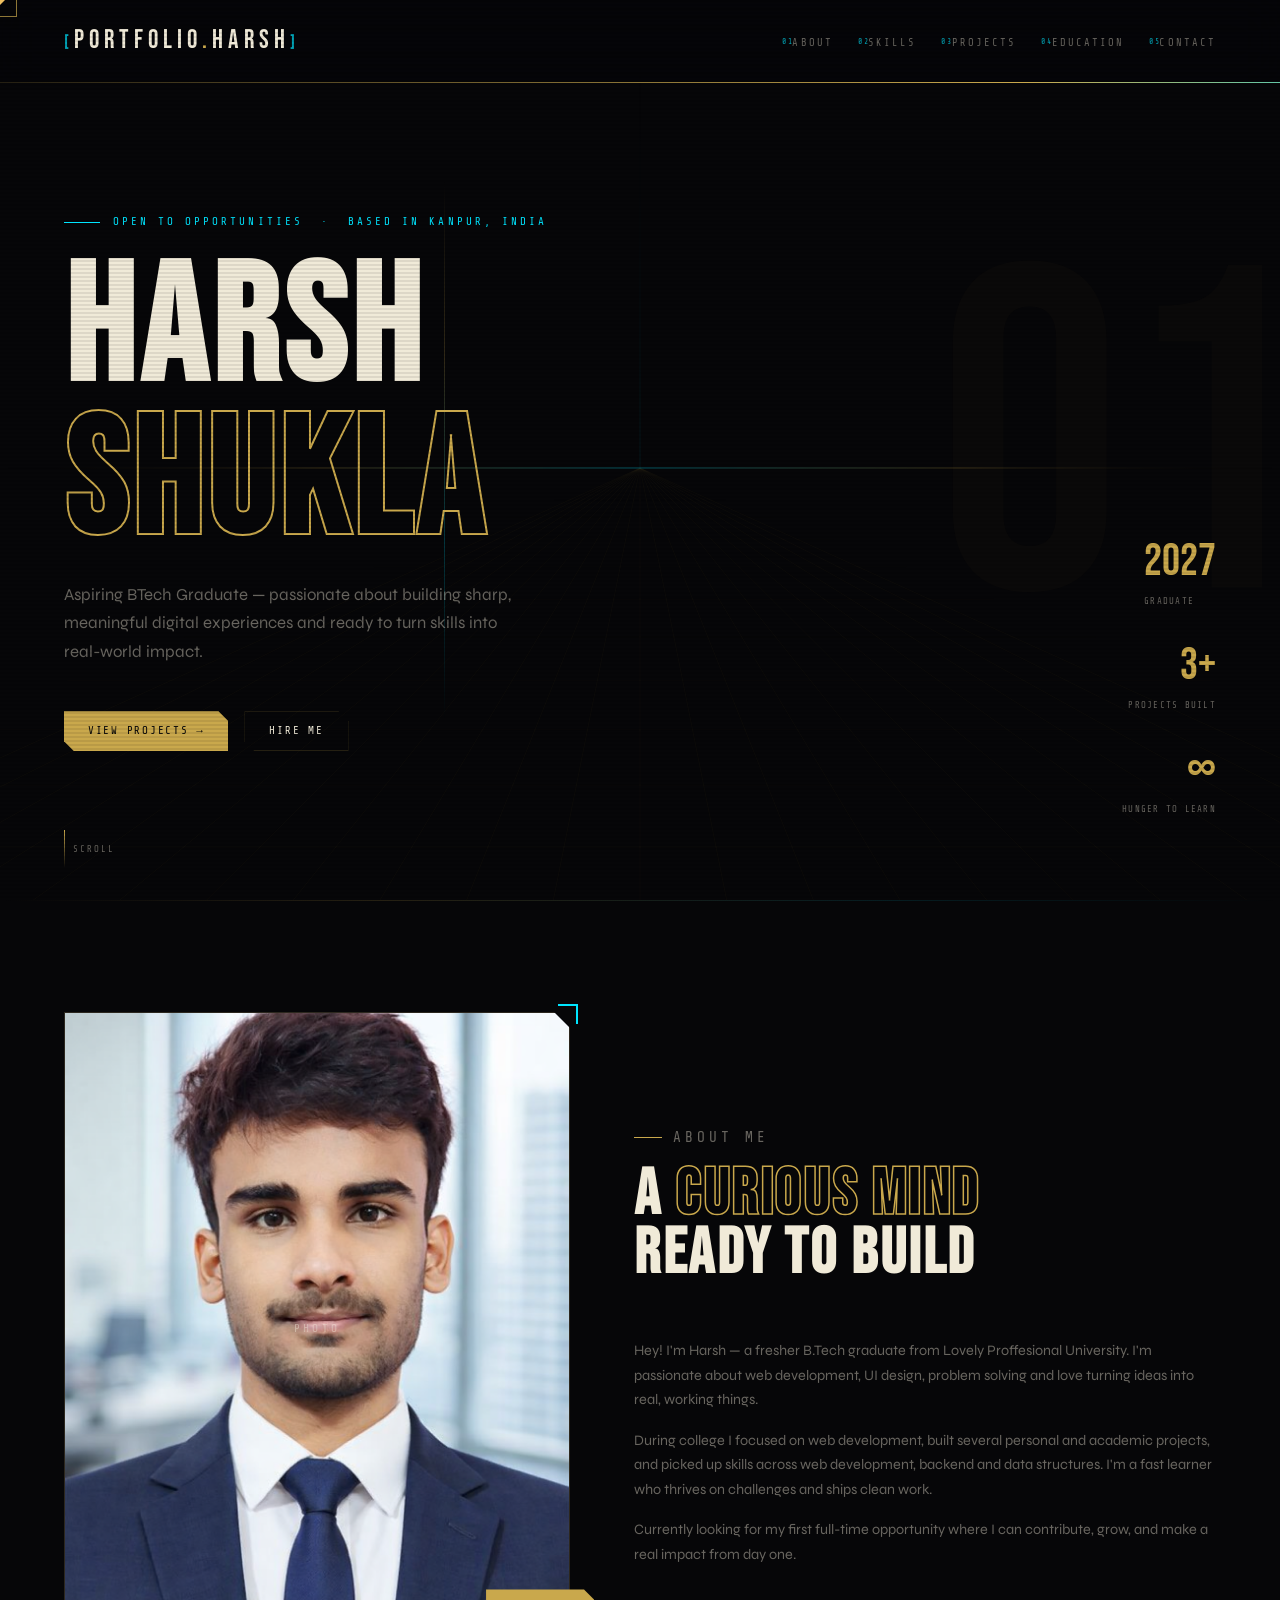
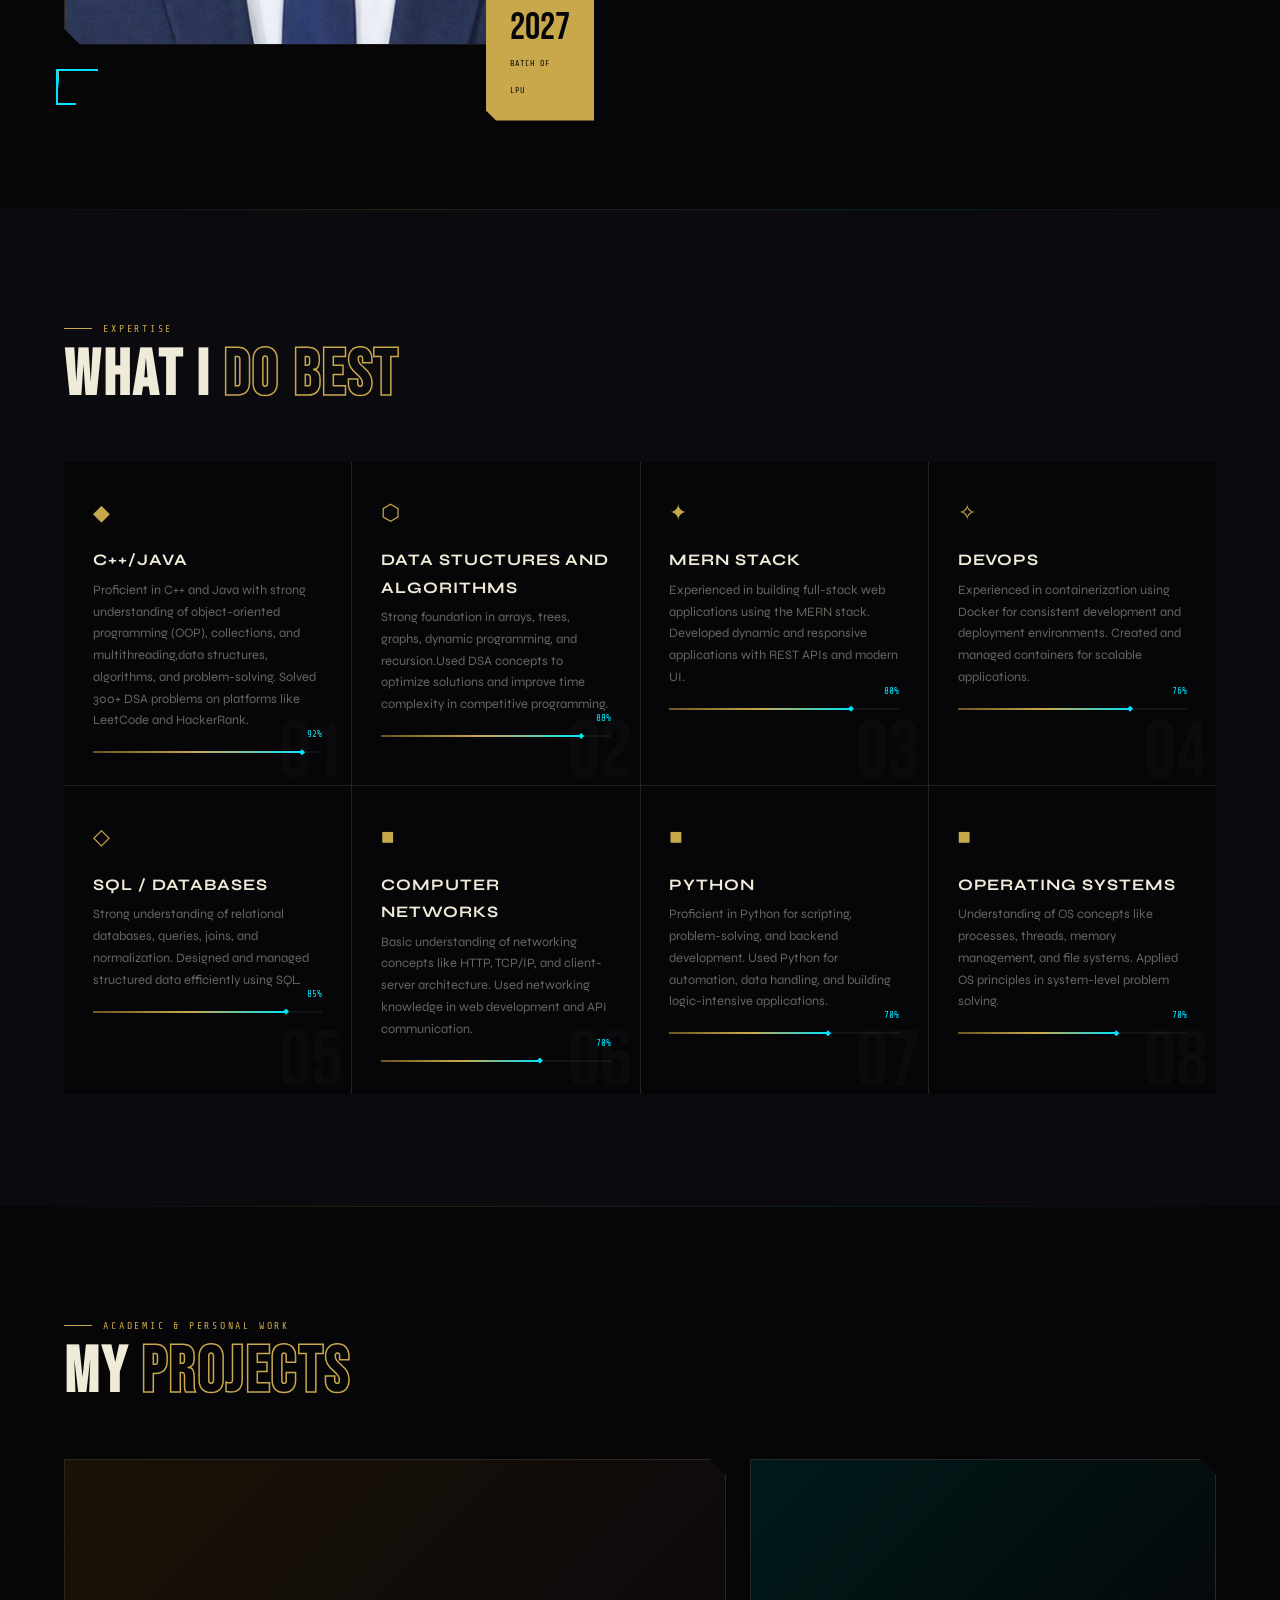
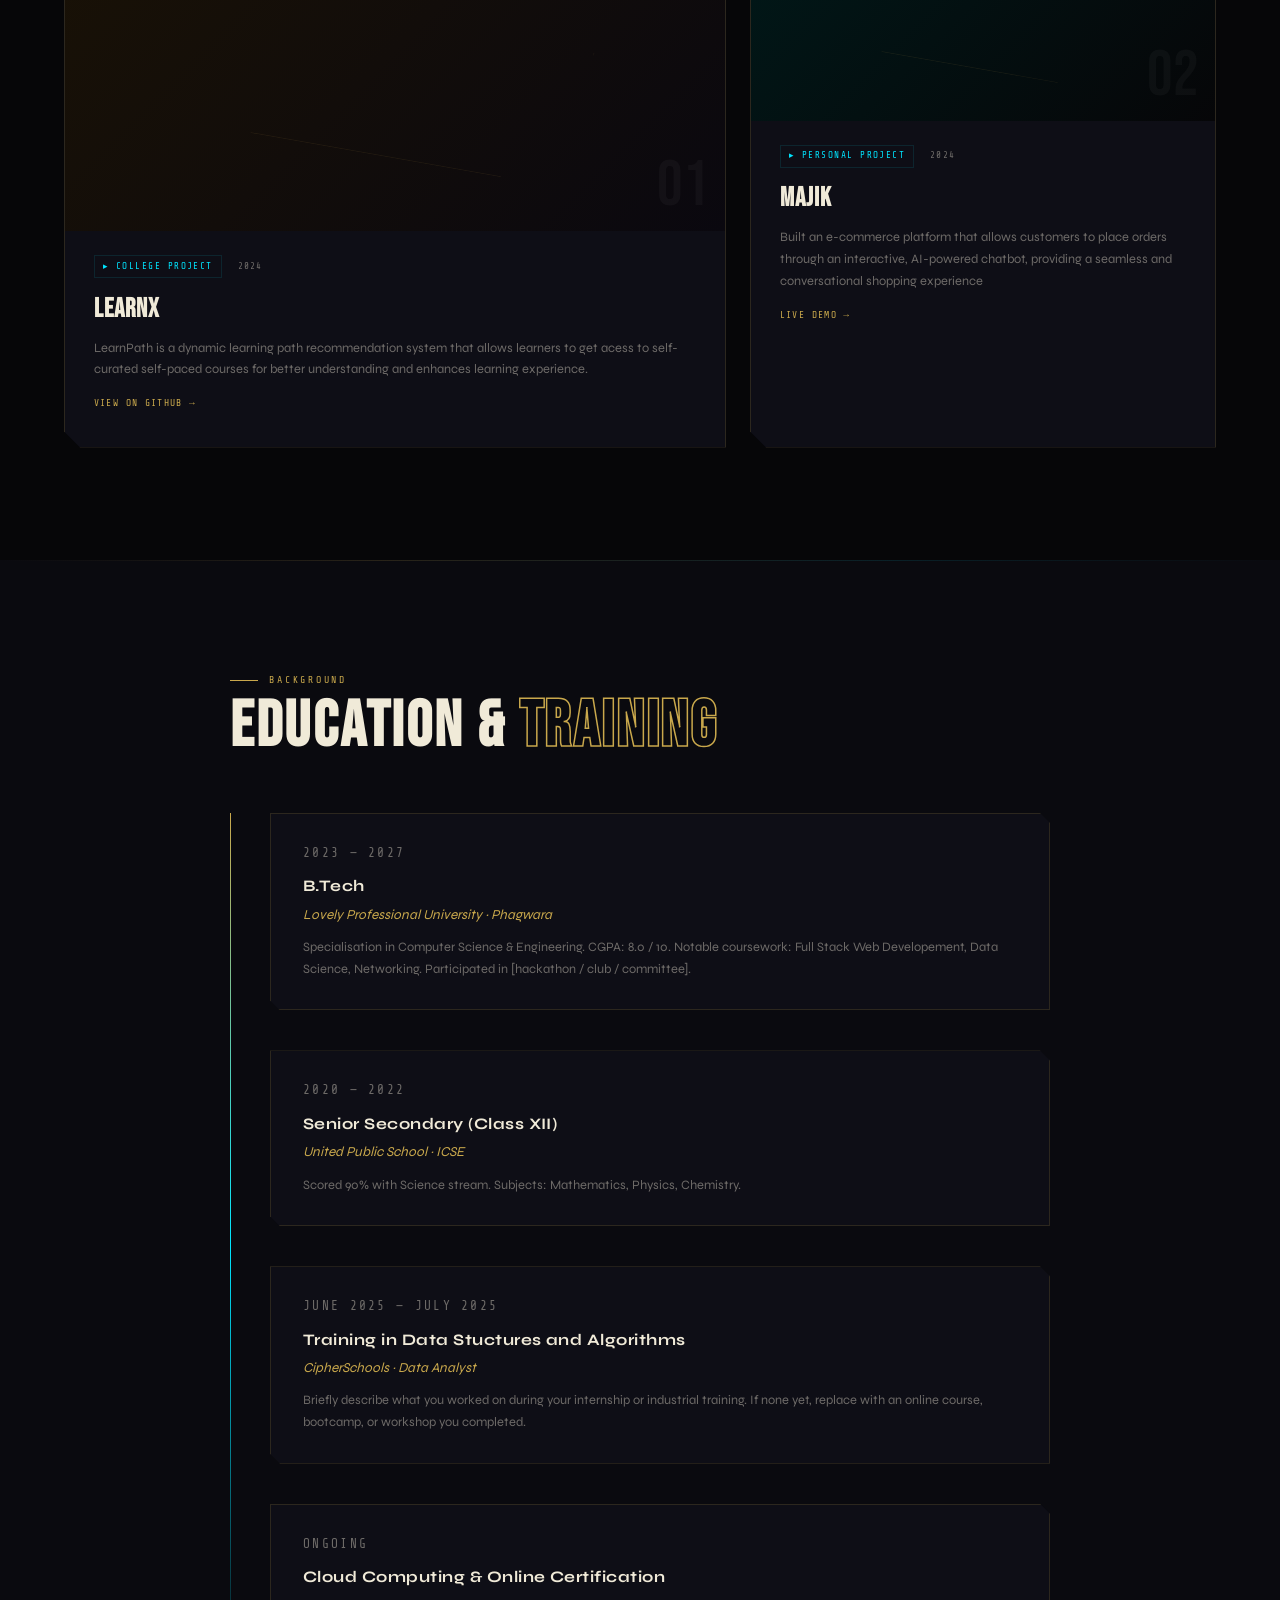
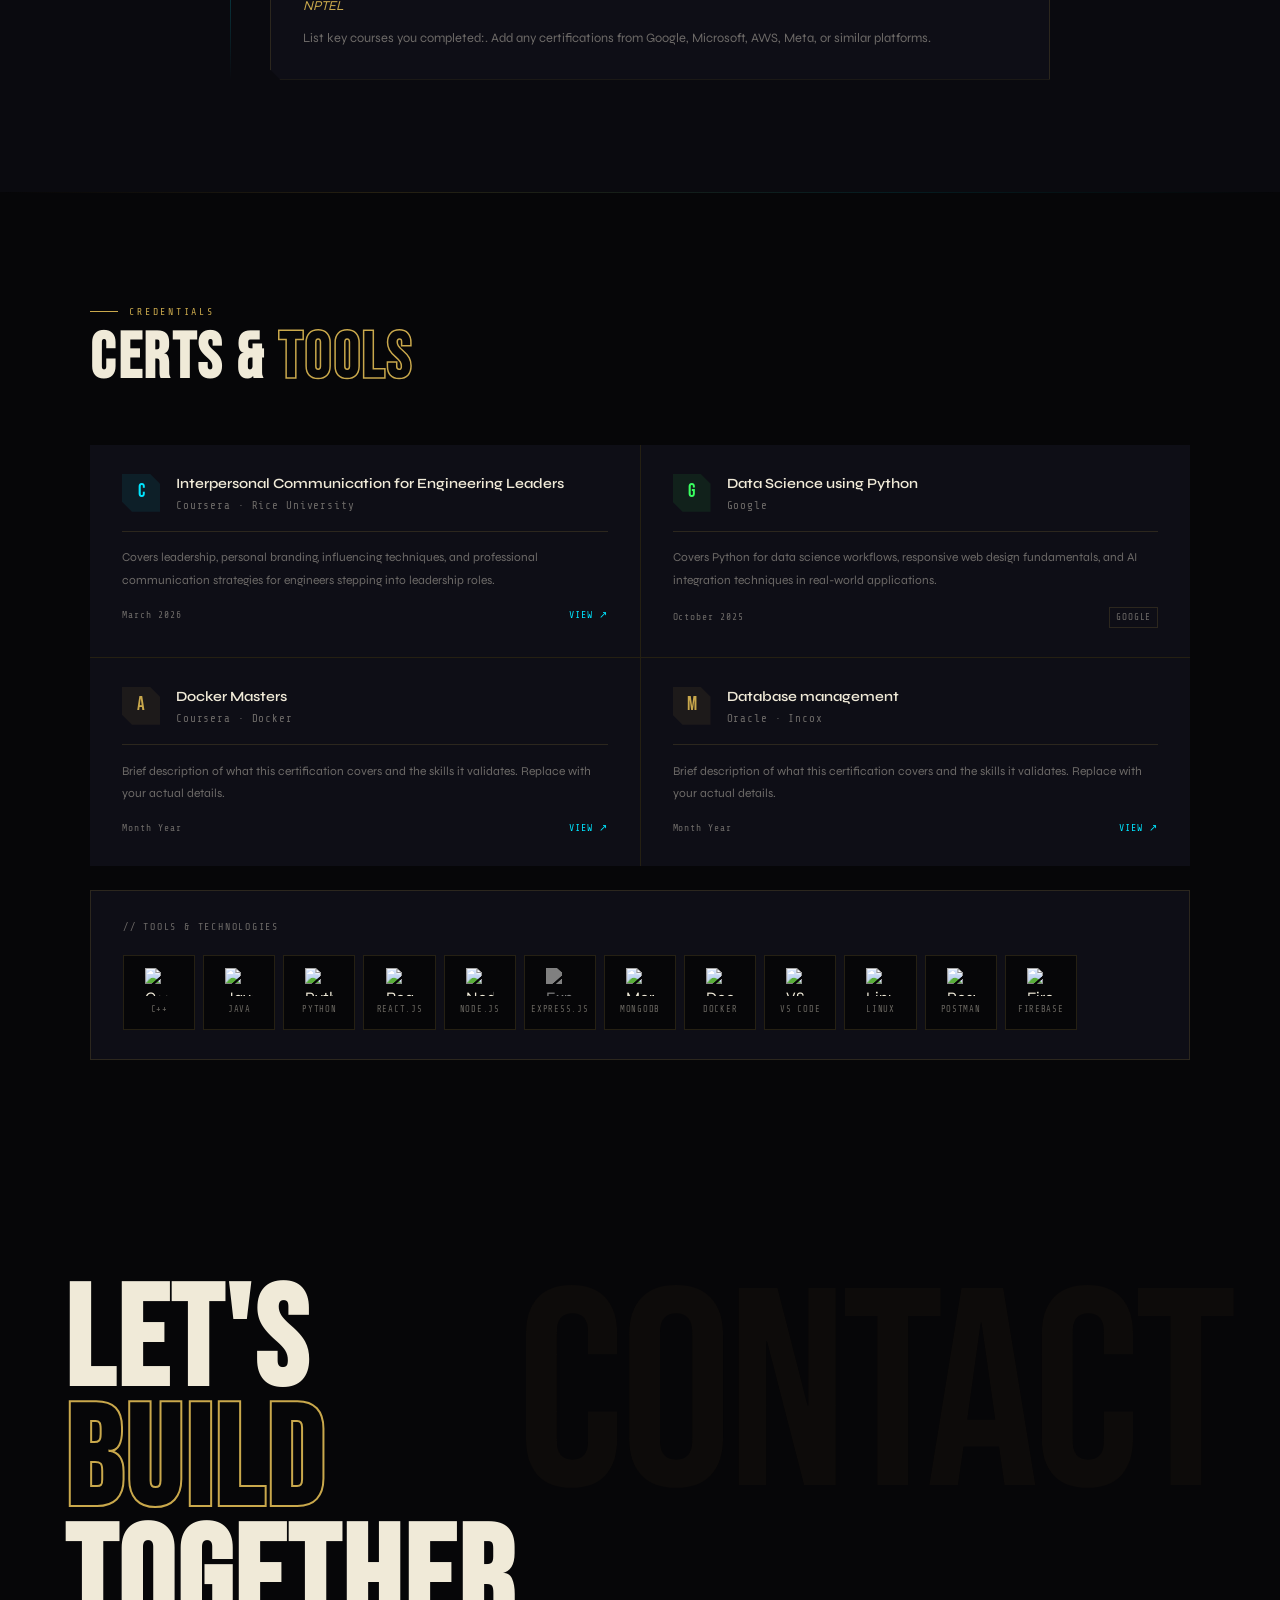
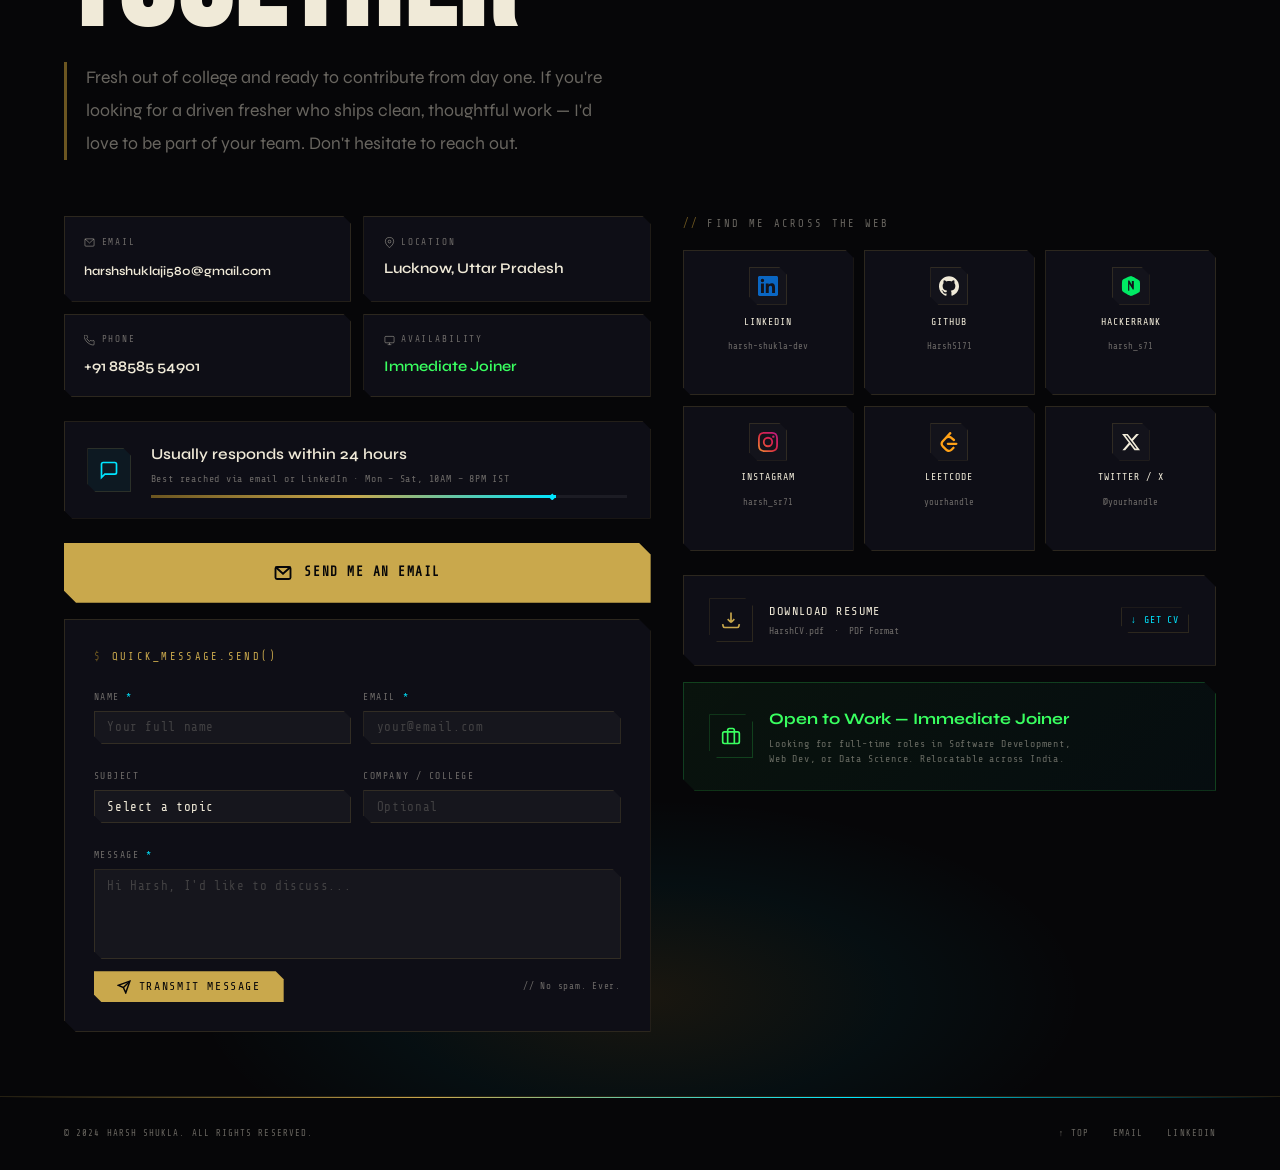
==== index.html @ d30765b8 "new commit" ====
<!DOCTYPE html>
<html lang="en">
<head>
<meta charset="UTF-8"/>
<meta name="viewport" content="width=device-width, initial-scale=1.0"/>
<title>Portfolio — Your Name</title>
<link rel="preconnect" href="https://fonts.googleapis.com"/>
<link rel="preconnect" href="https://fonts.gstatic.com" crossorigin/>
<link href="https://fonts.googleapis.com/css2?family=Bebas+Neue&family=Syne:wght@400;500;600;700;800&family=Share+Tech+Mono&display=swap" rel="stylesheet"/>
<link rel="stylesheet" href="portfolio.css">
</head>
<body>

<canvas id="grid-canvas"></canvas>
<div id="cur"></div>
<div id="cur-ring"></div>

<!-- NAV -->
<nav id="nav">
  <a href="#hero" class="nav-logo"><span class="bk">[</span>PORTFOLIO<span class="acc">.</span>HARSH<span class="bk">]</span></a>
  <ul class="nav-links">
    <li><a href="#about"><span class="n">01</span>About</a></li>
    <li><a href="#skills"><span class="n">02</span>Skills</a></li>
    <li><a href="#projects"><span class="n">03</span>Projects</a></li>
    <li><a href="#exp"><span class="n">04</span>Education</a></li>
    <li><a href="#contact"><span class="n">05</span>Contact</a></li>
  </ul>
  <div class="nav-glow"></div>
</nav>

<!-- HERO -->
<section id="hero">
  <div class="hero-bg-n">01</div>
  <div class="hero-vline"></div>

  <p class="hero-eyebrow">Open to Opportunities &nbsp;·&nbsp; Based in Kanpur, India</p>

  <h1 class="hero-name" id="heroName">
    <span class="solid">HARSH</span>
    <span class="outline">SHUKLA</span>
    <!-- <span class="solid">NAME</span> -->
  </h1>

  <p class="hero-sub">Aspiring BTech Graduate — passionate about building sharp, meaningful digital experiences and ready to turn skills into real-world impact.</p>

  <div class="hero-actions">
    <a href="#projects" class="btn btn-primary">View Projects &#8594;</a>
    <a href="#contact" class="btn btn-outline">Hire Me</a>
  </div>

  <div class="hero-stats">
    <div class="h-stat"><span class="num">2027</span><span class="lbl">Graduate</span></div>
    <div class="h-stat"><span class="num">3+</span><span class="lbl">Projects Built</span></div>
    <div class="h-stat"><span class="num">∞</span><span class="lbl">Hunger to Learn</span></div>
  </div>

  <div class="scroll-cue">
    <div class="tick"></div>
    <span>Scroll</span>
  </div>
</section>

<!-- ABOUT -->
<section id="about" class="section">
  <div class="inner">
    <div class="abt-img-wrap reveal">
      <div class="abt-img-frame">
        <img src="ChatGPT Image Mar 12, 2026, 03_25_13 PM.png" alt="Harsh">
      </div>
      <div class="corner tl"></div><div class="corner tr"></div>
      <div class="corner bl"></div><div class="corner br"></div>
      <div class="abt-badge">
        <span class="big">2027</span>
        <span class="sm">Batch of<br>LPU</span>
      </div>
    </div>
    <div class="abt-text reveal">
      <p class="sec-label">About Me</p>
      <div class="sec-head">
        <h2>A <em>curious mind</em><br>ready to build</h2>
      </div>
      <p>Hey! I'm Harsh — a fresher B.Tech graduate from Lovely Proffesional University. I'm passionate about web development, UI design, problem solving and love turning ideas into real, working things.</p>
      <p>During college I focused on web development, built several personal and academic projects, and picked up skills across web development, backend and data structures. I'm a fast learner who thrives on challenges and ships clean work.</p>
      <p>Currently looking for my first full-time opportunity where I can contribute, grow, and make a real impact from day one.</p>
    </div>
  </div>
</section>

<!-- SKILLS -->
<section id="skills" class="section section-alt">
  <div style="max-width:1200px;margin:0 auto 3.5rem;" class="reveal">
    <p class="sec-label">Expertise</p>
    <div class="sec-head"><h2>What I <em>do best</em></h2></div>
  </div>
  <div class="sk-grid reveal">

    <div class="sk-card"><div class="bg-n">01</div><div class="sk-icon">&#9670;</div><h3>C++/Java</h3>
    <p>Proficient in C++ and Java with strong understanding of object-oriented programming (OOP), collections, and multithreading,data structures, algorithms, and problem-solving. Solved 300+ DSA problems on platforms like LeetCode and HackerRank.</p>
    <div class="bar-wrap"><span class="bar-pct">92%</span><div class="bar" data-width="92"></div></div></div>

    <div class="sk-card"><div class="bg-n">02</div><div class="sk-icon">&#11041;</div><h3>Data Stuctures and Algorithms</h3>
    <p>Strong foundation in arrays, trees, graphs, dynamic programming, and recursion.Used DSA concepts to optimize solutions and improve time complexity in competitive programming.</p>
    <div class="bar-wrap"><span class="bar-pct">88%</span><div class="bar" data-width="88"></div></div></div>

    <div class="sk-card"><div class="bg-n">03</div><div class="sk-icon">&#10022;</div><h3>MERN Stack</h3>
    <p>Experienced in building full-stack web applications using the MERN stack. Developed dynamic and responsive applications with REST APIs and modern UI.</p>
    <div class="bar-wrap"><span class="bar-pct">80%</span><div class="bar" data-width="80"></div></div></div>

    <div class="sk-card"><div class="bg-n">04</div><div class="sk-icon">&#10023;</div><h3>DevOps</h3>
    <p>Experienced in containerization using Docker for consistent development and deployment environments. Created and managed containers for scalable applications.</p>
    <div class="bar-wrap"><span class="bar-pct">76%</span><div class="bar" data-width="76"></div></div></div>

    <div class="sk-card"><div class="bg-n">05</div><div class="sk-icon">&#9671;</div><h3>SQL / Databases</h3>
    <p>Strong understanding of relational databases, queries, joins, and normalization. Designed and managed structured data efficiently using SQL.</p>
    <div class="bar-wrap"><span class="bar-pct">85%</span><div class="bar" data-width="85"></div></div></div>
    
    <div class="sk-card"><div class="bg-n">06</div><div class="sk-icon">&#9632;</div><h3>Computer Networks</h3>
    <p>Basic understanding of networking concepts like HTTP, TCP/IP, and client-server architecture. Used networking knowledge in web development and API communication.</p>
    <div class="bar-wrap"><span class="bar-pct">70%</span><div class="bar" data-width="70"></div></div></div>

    <div class="sk-card"><div class="bg-n">07</div><div class="sk-icon">&#9632;</div><h3>Python</h3>
    <p>Proficient in Python for scripting, problem-solving, and backend development. Used Python for automation, data handling, and building logic-intensive applications.</p>
    <div class="bar-wrap"><span class="bar-pct">70%</span><div class="bar" data-width="70"></div></div></div>

    <div class="sk-card"><div class="bg-n">08</div><div class="sk-icon">&#9632;</div><h3>Operating Systems</h3>
    <p>Understanding of OS concepts like processes, threads, memory management, and file systems. Applied OS principles in system-level problem solving.</p>
    <div class="bar-wrap"><span class="bar-pct">70%</span><div class="bar" data-width="70"></div></div></div>
  </div>
</section>

<!-- PROJECTS -->
<section id="projects" class="section">
  <div style="max-width:1200px;margin:0 auto 3.5rem;" class="reveal">
    <p class="sec-label">Academic &amp; Personal Work</p>
    <div class="sec-head"><h2>My <em>projects</em></h2></div>
  </div>
  <div class="pj-grid">
    <div class="pj reveal"><div class="pj-thumb" data-no="01"><div class="pj-ov"><div class="pj-ov-ico">&#8599;</div></div></div><div class="pj-body"><div class="pj-meta"><span class="tag">College Project</span><span class="pj-yr">2024</span></div><h3>LearnX</h3><p>LearnPath is a dynamic learning path recommendation system that allows learners to get acess to self-curated self-paced courses for better understanding and enhances learning experience.</p><a href="https://github.com/kundan9199/LearnPath-Dynamic-Learning-Path-Recommendation-System.git" class="pj-link">View on GitHub &#8594;</a></div></div>
    <div class="pj reveal"><div class="pj-thumb" data-no="02"><div class="pj-ov"><div class="pj-ov-ico">&#8599;</div></div></div><div class="pj-body"><div class="pj-meta"><span class="tag">Personal Project</span><span class="pj-yr">2024</span></div><h3>Majik</h3><p>Built an e-commerce platform that allows customers to place orders through an interactive, AI-powered chatbot, providing a seamless and conversational shopping experience</p><a href="#" class="pj-link">Live Demo &#8594;</a></div></div>
    <!-- <div class="pj reveal"><div class="pj-thumb" data-no="03"><div class="pj-ov"><div class="pj-ov-ico">&#8599;</div></div></div><div class="pj-body"><div class="pj-meta"><span class="tag">Team Project</span><span class="pj-yr">2023</span></div><h3>Project Title Three</h3><p>Describe a group/team project from college. Mention your specific role and contribution to the team.</p><a href="#" class="pj-link">View on GitHub &#8594;</a></div></div>
    <div class="pj reveal"><div class="pj-thumb" data-no="04"><div class="pj-ov"><div class="pj-ov-ico">&#8599;</div></div></div><div class="pj-body"><div class="pj-meta"><span class="tag">Capstone / Final Year</span><span class="pj-yr">2024</span></div><h3>Final Year Project</h3><p>Describe your thesis or final year project. Highlight the problem statement, your solution, and the outcome.</p><a href="#" class="pj-link">View Report &#8594;</a></div></div>-->
  </div>
</section>

<!-- EDUCATION -->
<section id="exp" class="section section-alt">
  <div class="inner">
    <div class="reveal">
      <p class="sec-label">Background</p>
      <div class="sec-head"><h2>Education &amp; <em>training</em></h2></div>
    </div>
    <div class="tl">
      <div class="tl-it reveal">
        <p class="tl-period">2023 — 2027</p>
        <h3>B.Tech</h3>
        <h4>Lovely Professional University &middot; Phagwara</h4>
        <p>Specialisation in Computer Science & Engineering. CGPA: 8.0 / 10. Notable coursework: Full Stack Web Developement, Data Science, Networking. Participated in [hackathon / club / committee].</p>
      </div>
      <div class="tl-it reveal">
        <p class="tl-period">2020 — 2022</p>
        <h3>Senior Secondary (Class XII)</h3>
        <h4>United Public School &middot; ICSE</h4>
        <p>Scored 90% with Science stream. Subjects: Mathematics, Physics, Chemistry.</p>
      </div>
      <div class="tl-it reveal">
        <p class="tl-period">June 2025 — July 2025</p>
        <h3>Training in Data Stuctures and Algorithms</h3>
        <h4>CipherSchools &middot; Data Analyst</h4>
        <p>Briefly describe what you worked on during your internship or industrial training. If none yet, replace with an online course, bootcamp, or workshop you completed.</p>
      </div>
      <div class="tl-it reveal">
        <p class="tl-period">Ongoing</p>
        <h3>Cloud Computing &amp; Online Certification</h3>
        <h4>NPTEL</h4>
        <p>List key courses you completed:. Add any certifications from Google, Microsoft, AWS, Meta, or similar platforms.</p>
      </div>
    </div>
  </div>
</section>

<!-- CERTIFICATIONS & TOOLS -->
<section id="test" class="section">
  <div style="max-width:1100px;margin:0 auto 3.5rem;" class="reveal">
    <p class="sec-label">Credentials</p>
    <div class="sec-head"><h2>Certs &amp; <em>tools</em></h2></div>
  </div>

  <div style="max-width:1100px;margin:0 auto;">

    <!-- 4 CERT CARDS — 2×2 GRID -->
    <div class="cert-grid reveal">

      <div class="cert-card">
        <div class="cert-top">
          <div class="cert-icon-box" style="background:rgba(0,229,255,.08);color:var(--cyan);">C</div>
          <div>
            <h4>Interpersonal Communication for Engineering Leaders</h4>
            <p>Coursera · Rice University</p>
          </div>
        </div>
        <p class="cert-desc">Covers leadership, personal branding, influencing techniques, and professional communication strategies for engineers stepping into leadership roles.</p>
        <div class="cert-foot">
          <span class="cert-date">March 2026</span>
          <a href="https://coursera.org/share/f20c19ab363604e4df242ba32dcdce42" target="_blank" class="cert-link">View &#8599;</a>
        </div>
      </div>

      <div class="cert-card">
        <div class="cert-top">
          <div class="cert-icon-box" style="background:rgba(57,255,96,.08);color:var(--green);">G</div>
          <div>
            <h4>Data Science using Python</h4>
            <p>Google</p>
          </div>
        </div>
        <p class="cert-desc">Covers Python for data science workflows, responsive web design fundamentals, and AI integration techniques in real-world applications.</p>
        <div class="cert-foot">
          <span class="cert-date">October 2025</span>
          <span class="cert-badge">Google</span>
        </div>
      </div>

      <div class="cert-card">
        <div class="cert-top">
          <div class="cert-icon-box" style="background:rgba(201,168,76,.08);color:var(--gold);">A</div>
          <div>
            <h4>Docker Masters</h4>
            <p>Coursera · Docker</p>
          </div>
        </div>
        <p class="cert-desc">Brief description of what this certification covers and the skills it validates. Replace with your actual details.</p>
        <div class="cert-foot">
          <span class="cert-date">Month Year</span>
          <a href="#" target="_blank" class="cert-link">View &#8599;</a>
        </div>
      </div>

      <div class="cert-card">
        <div class="cert-top">
          <div class="cert-icon-box" style="background:rgba(201,168,76,.08);color:var(--gold);">M</div>
          <div>
            <h4>Database management</h4>
            <p>Oracle · Incox</p>
          </div>
        </div>
        <p class="cert-desc">Brief description of what this certification covers and the skills it validates. Replace with your actual details.</p>
        <div class="cert-foot">
          <span class="cert-date">Month Year</span>
          <a href="#" target="_blank" class="cert-link">View &#8599;</a>
        </div>
      </div>

    </div><!-- /cert-grid -->

    <!-- SKILLS ZONE -->
    <div class="skills-zone reveal">
      <p class="skills-zone-title">// Tools &amp; Technologies</p>
      <div class="skills-logo-grid">
        <div class="skill-pill"><img src="https://cdn.jsdelivr.net/gh/devicons/devicon/icons/cplusplus/cplusplus-original.svg" alt="C++"/><span>C++</span></div>
        <div class="skill-pill"><img src="https://cdn.jsdelivr.net/gh/devicons/devicon/icons/java/java-original.svg" alt="Java"/><span>Java</span></div>
        <div class="skill-pill"><img src="https://cdn.jsdelivr.net/gh/devicons/devicon/icons/python/python-original.svg" alt="Python"/><span>Python</span></div>
        <div class="skill-pill"><img src="https://cdn.jsdelivr.net/gh/devicons/devicon/icons/react/react-original.svg" alt="React.js"/><span>React.js</span></div>
        <div class="skill-pill"><img src="https://cdn.jsdelivr.net/gh/devicons/devicon/icons/nodejs/nodejs-original.svg" alt="Node.js"/><span>Node.js</span></div>
        <div class="skill-pill"><img src="https://cdn.jsdelivr.net/gh/devicons/devicon/icons/express/express-original.svg" alt="Express.js" style="filter:invert(0.5)"/><span>Express.js</span></div>
        <div class="skill-pill"><img src="https://cdn.jsdelivr.net/gh/devicons/devicon/icons/mongodb/mongodb-original.svg" alt="MongoDB"/><span>MongoDB</span></div>
        <div class="skill-pill"><img src="https://cdn.jsdelivr.net/gh/devicons/devicon/icons/docker/docker-original.svg" alt="Docker"/><span>Docker</span></div>
        <div class="skill-pill"><img src="https://cdn.jsdelivr.net/gh/devicons/devicon/icons/vscode/vscode-original.svg" alt="VS Code"/><span>VS Code</span></div>
        <div class="skill-pill"><img src="https://cdn.jsdelivr.net/gh/devicons/devicon/icons/linux/linux-original.svg" alt="Linux"/><span>Linux</span></div>
        <div class="skill-pill"><img src="https://cdn.jsdelivr.net/gh/devicons/devicon/icons/postman/postman-original.svg" alt="Postman"/><span>Postman</span></div>
        <div class="skill-pill"><img src="https://cdn.jsdelivr.net/gh/devicons/devicon/icons/firebase/firebase-plain.svg" alt="Firebase"/><span>Firebase</span></div>
      </div>
    </div>

  </div>
</section>

<!-- ═══════════ CONTACT ═══════════ -->
<section id="contact" class="ct">
 
  <!-- ANIMATED CANVAS -->
  <canvas id="ct-canvas"></canvas>
  <div class="ct-glow"></div>
 
  <div class="ct-wrap">

    <!-- MEGA HEADLINE -->
    <div class="ct-hero">
      <div class="ct-hero-bg-text">CONTACT</div>
      <h1 class="ct-h1">
        <span class="l1">LET'S</span>
        <span class="l2">BUILD</span>
        <span class="l3">TOGETHER</span>
      </h1>
      <p class="ct-sub">
        Fresh out of college and ready to contribute from day one.
        If you're looking for a driven fresher who ships clean, thoughtful work —
        I'd love to be part of your team. Don't hesitate to reach out.
      </p>
    </div>
 
    <!-- MAIN GRID -->
    <div class="ct-grid">
 
      <!-- ── LEFT: info + form ── -->
      <div>
 
        <!-- contact info cards -->
        <div class="ct-info-row">
          <div class="ct-info-card">
            <div class="ic-label">
              <svg viewBox="0 0 24 24" fill="none" stroke="currentColor" stroke-width="2"><rect x="2" y="4" width="20" height="16" rx="2"/><polyline points="2,4 12,13 22,4"/></svg>
              Email
            </div>
            <a href="mailto:harshshuklaji580@gmail.com" class="ic-val" style="font-size:.78rem;">harshshuklaji580@gmail.com</a>
          </div>
          <div class="ct-info-card">
            <div class="ic-label">
              <svg viewBox="0 0 24 24" fill="none" stroke="currentColor" stroke-width="2"><path d="M21 10c0 7-9 13-9 13s-9-6-9-13a9 9 0 0118 0z"/><circle cx="12" cy="10" r="3"/></svg>
              Location
            </div>
            <div class="ic-val">Lucknow, Uttar Pradesh</div>
          </div>
          <div class="ct-info-card">
            <div class="ic-label">
              <svg viewBox="0 0 24 24" fill="none" stroke="currentColor" stroke-width="2"><path d="M22 16.92v3a2 2 0 01-2.18 2 19.79 19.79 0 01-8.63-3.07A19.5 19.5 0 013.07 10.8 19.79 19.79 0 01.0 2.18 2 2 0 012 0h3a2 2 0 012 1.72 12.84 12.84 0 00.7 2.81 2 2 0 01-.45 2.11L6.09 7.91a16 16 0 006 6l1.27-1.27a2 2 0 012.11-.45 12.84 12.84 0 002.81.7A2 2 0 0122 14.92z"/></svg>
              Phone
            </div>
            <div class="ic-val">+91 88585 54901</div>
          </div>
          <div class="ct-info-card">
            <div class="ic-label">
              <svg viewBox="0 0 24 24" fill="none" stroke="currentColor" stroke-width="2"><rect x="2" y="3" width="20" height="14" rx="2"/><path d="M8 21h8M12 17v4"/></svg>
              Availability
            </div>
            <div class="ic-val" style="color:var(--green);">Immediate Joiner</div>
          </div>
        </div>
 
        <!-- response time -->
        <div class="ct-resp">
          <div class="ct-resp-icon">
            <svg viewBox="0 0 24 24" fill="none" stroke="var(--cyan)" stroke-width="2">
              <path d="M21 15a2 2 0 01-2 2H7l-4 4V5a2 2 0 012-2h14a2 2 0 012 2z"/>
            </svg>
          </div>
          <div class="ct-resp-body">
            <h4>Usually responds within 24 hours</h4>
            <p>Best reached via email or LinkedIn · Mon – Sat, 10AM – 8PM IST</p>
            <div class="ct-resp-meter">
              <div class="ct-resp-fill"></div>
            </div>
          </div>
        </div>
 
        <!-- big email button -->
        <a href="mailto:harshshuklaji580@gmail.com" class="ct-email-big">
          <svg viewBox="0 0 24 24" fill="none" stroke="currentColor" stroke-width="2.5">
            <rect x="2" y="4" width="20" height="16" rx="2"/><polyline points="2,4 12,13 22,4"/>
          </svg>
          Send Me An Email
        </a>
 
        <!-- contact form -->
        <div class="ct-form">
          <div class="ct-form-title">quick_message.send()</div>
          <div class="form-row">
            <div class="form-field">
              <label>Name <span class="req">*</span></label>
              <input type="text" placeholder="Your full name"/>
            </div>
            <div class="form-field">
              <label>Email <span class="req">*</span></label>
              <input type="email" placeholder="your@email.com"/>
            </div>
          </div>
          <div class="form-row">
            <div class="form-field">
              <label>Subject</label>
              <select>
                <option value="" disabled selected>Select a topic</option>
                <option>Job Opportunity</option>
                <option>Internship Offer</option>
                <option>Freelance Project</option>
                <option>Collaboration</option>
                <option>General Enquiry</option>
              </select>
            </div>
            <div class="form-field">
              <label>Company / College</label>
              <input type="text" placeholder="Optional"/>
            </div>
          </div>
          <div class="form-field">
            <label>Message <span class="req">*</span></label>
            <textarea placeholder="Hi Harsh, I'd like to discuss..."></textarea>
          </div>
          <div class="form-submit">
            <button class="btn-send" type="button" onclick="handleSend(this)">
              <svg viewBox="0 0 24 24" fill="none" stroke="currentColor" stroke-width="2.5">
                <line x1="22" y1="2" x2="11" y2="13"/><polygon points="22 2 15 22 11 13 2 9 22 2"/>
              </svg>
              Transmit Message
            </button>
            <span class="form-note">// No spam. Ever.</span>
          </div>
        </div>
 
      </div>
 
      <!-- ── RIGHT: socials + cv + open to work ── -->
      <div>
 
        <p class="ct-soc-title">Find me across the web</p>
 
        <div class="ct-soc-grid">
 
          <!-- LinkedIn -->
          <a class="soc" href="https://www.linkedin.com/in/harsh-shukla-dev/" target="_blank">
            <div class="soc-icon-wrap">
              <svg viewBox="0 0 24 24" fill="#0A66C2">
                <path d="M20.447 20.452h-3.554v-5.569c0-1.328-.027-3.037-1.852-3.037-1.853 0-2.136 1.445-2.136 2.939v5.667H9.351V9h3.414v1.561h.046c.477-.9 1.637-1.85 3.37-1.85 3.601 0 4.267 2.37 4.267 5.455v6.286zM5.337 7.433a2.062 2.062 0 01-2.063-2.065 2.064 2.064 0 112.063 2.065zm1.782 13.019H3.555V9h3.564v11.452zM22.225 0H1.771C.792 0 0 .774 0 1.729v20.542C0 23.227.792 24 1.771 24h20.451C23.2 24 24 23.227 24 22.271V1.729C24 .774 23.2 0 22.222 0h.003z"/>
              </svg>
            </div>
            <span class="soc-name">LinkedIn</span>
            <span class="soc-handle">harsh-shukla-dev</span>
            <span class="soc-ext">↗ Connect</span>
          </a>
 
          <!-- GitHub -->
          <a class="soc" href="https://github.com/HarshS171" target="_blank">
            <div class="soc-icon-wrap">
              <svg viewBox="0 0 24 24" fill="var(--cream)">
                <path d="M12 .297c-6.63 0-12 5.373-12 12 0 5.303 3.438 9.8 8.205 11.385.6.113.82-.258.82-.577 0-.285-.01-1.04-.015-2.04-3.338.724-4.042-1.61-4.042-1.61C4.422 18.07 3.633 17.7 3.633 17.7c-1.087-.744.084-.729.084-.729 1.205.084 1.838 1.236 1.838 1.236 1.07 1.835 2.809 1.305 3.495.998.108-.776.417-1.305.76-1.605-2.665-.3-5.466-1.332-5.466-5.93 0-1.31.465-2.38 1.235-3.22-.135-.303-.54-1.523.105-3.176 0 0 1.005-.322 3.3 1.23.96-.267 1.98-.399 3-.405 1.02.006 2.04.138 3 .405 2.28-1.552 3.285-1.23 3.285-1.23.645 1.653.24 2.873.12 3.176.765.84 1.23 1.91 1.23 3.22 0 4.61-2.805 5.625-5.475 5.92.42.36.81 1.096.81 2.22 0 1.606-.015 2.896-.015 3.286 0 .315.21.69.825.57C20.565 22.092 24 17.592 24 12.297c0-6.627-5.373-12-12-12"/>
              </svg>
            </div>
            <span class="soc-name">GitHub</span>
            <span class="soc-handle">HarshS171</span>
            <span class="soc-ext">↗ Follow</span>
          </a>
 
          <!-- HackerRank -->
          <a class="soc" href="https://www.hackerrank.com/profile/harsh_s71" target="_blank">
            <div class="soc-icon-wrap">
              <svg viewBox="0 0 24 24" fill="#00EA64">
                <path d="M12 0c1.285 0 9.75 4.886 10.392 6 .645 1.115.645 11.885 0 13S13.285 24 12 24 2.253 19.115 1.608 18c-.645-1.115-.645-11.885 0-13C2.253 3.886 10.715 0 12 0zm2.205 6.015h-1.02c-.135 0-.181.045-.181.18v4.24c-.254-.416-.494-.802-.734-1.188l-1.01-1.631-.91-1.472-.428-.694a.217.217 0 00-.195-.12H8.698c-.135 0-.18.046-.18.181v11.97c0 .136.045.181.18.181h1.065c.135 0 .18-.045.18-.18V9.55c.271.44.511.845.766 1.25l.99 1.607.944 1.533.93 1.503.389.631c.046.075.105.12.196.12h1.052c.135 0 .196-.045.196-.18V6.195c.015-.135-.045-.18-.196-.18z"/>
              </svg>
            </div>
            <span class="soc-name">HackerRank</span>
            <span class="soc-handle">harsh_s71</span>
            <span class="soc-ext">↗ Profile</span>
          </a>
 
          <!-- Instagram -->
          <a class="soc" href="https://www.instagram.com/harsh_sr71/" target="_blank">
            <div class="soc-icon-wrap">
              <svg viewBox="0 0 24 24">
                <defs><linearGradient id="ig" x1="0%" y1="100%" x2="100%" y2="0%"><stop offset="0%" stop-color="#f09433"/><stop offset="50%" stop-color="#dc2743"/><stop offset="100%" stop-color="#bc1888"/></linearGradient></defs>
                <path fill="url(#ig)" d="M12 2.163c3.204 0 3.584.012 4.85.07 3.252.148 4.771 1.691 4.919 4.919.058 1.265.069 1.645.069 4.849 0 3.205-.012 3.584-.069 4.849-.149 3.225-1.664 4.771-4.919 4.919-1.266.058-1.644.07-4.85.07-3.204 0-3.584-.012-4.849-.07-3.26-.149-4.771-1.699-4.919-4.92-.058-1.265-.07-1.644-.07-4.849 0-3.204.013-3.583.07-4.849.149-3.227 1.664-4.771 4.919-4.919 1.266-.057 1.645-.069 4.849-.069zM12 0C8.741 0 8.333.014 7.053.072 2.695.272.273 2.69.073 7.052.014 8.333 0 8.741 0 12c0 3.259.014 3.668.072 4.948.2 4.358 2.618 6.78 6.98 6.98C8.333 23.986 8.741 24 12 24c3.259 0 3.668-.014 4.948-.072 4.354-.2 6.782-2.618 6.979-6.98.059-1.28.073-1.689.073-4.948 0-3.259-.014-3.667-.072-4.947-.196-4.354-2.617-6.78-6.979-6.98C15.668.014 15.259 0 12 0zm0 5.838a6.162 6.162 0 100 12.324 6.162 6.162 0 000-12.324zM12 16a4 4 0 110-8 4 4 0 010 8zm6.406-11.845a1.44 1.44 0 100 2.881 1.44 1.44 0 000-2.881z"/>
              </svg>
            </div>
            <span class="soc-name">Instagram</span>
            <span class="soc-handle">harsh_sr71</span>
            <span class="soc-ext">↗ Follow</span>
          </a>
 
          <!-- LeetCode -->
          <a class="soc" href="https://leetcode.com/" target="_blank">
            <div class="soc-icon-wrap">
              <svg viewBox="0 0 24 24" fill="#FFA116">
                <path d="M13.483 0a1.374 1.374 0 00-.961.438L7.116 6.226l-3.854 4.126a5.266 5.266 0 00-1.209 2.104 5.35 5.35 0 00-.125.513 5.527 5.527 0 00.062 2.362 5.83 5.83 0 00.349 1.017 5.938 5.938 0 00 1.271 1.818l4.277 4.193.039.038c2.248 2.165 5.852 2.133 8.063-.074l2.396-2.392c.54-.54.54-1.414.003-1.955a1.378 1.378 0 00-1.951-.003l-2.396 2.392a3.021 3.021 0 01-4.205.038l-.02-.019-4.276-4.193c-.652-.64-.972-1.469-.948-2.263a2.68 2.68 0 01.066-.523 2.545 2.545 0 01.619-1.164L9.13 8.114c1.058-1.134 3.204-1.27 4.43-.278l3.501 2.831c.593.48 1.461.387 1.94-.207a1.384 1.384 0 00-.207-1.943l-3.5-2.831c-.8-.647-1.766-1.045-2.774-1.202l2.015-2.158A1.384 1.384 0 0013.483 0zm-2.866 12.815a1.38 1.38 0 00-1.38 1.382 1.38 1.38 0 001.38 1.382H20.79a1.38 1.38 0 001.38-1.382 1.38 1.38 0 00-1.38-1.382z"/>
              </svg>
            </div>
            <span class="soc-name">LeetCode</span>
            <span class="soc-handle">yourhandle</span>
            <span class="soc-ext">↗ Profile</span>
          </a>
 
          <!-- Twitter / X -->
          <a class="soc" href="https://twitter.com/" target="_blank">
            <div class="soc-icon-wrap">
              <svg viewBox="0 0 24 24" fill="var(--cream)">
                <path d="M18.244 2.25h3.308l-7.227 8.26 8.502 11.24H16.17l-5.214-6.817L4.99 21.75H1.68l7.73-8.835L1.254 2.25H8.08l4.713 6.231zm-1.161 17.52h1.833L7.084 4.126H5.117z"/>
              </svg>
            </div>
            <span class="soc-name">Twitter / X</span>
            <span class="soc-handle">@yourhandle</span>
            <span class="soc-ext">↗ Follow</span>
          </a>
 
        </div>
 
        <!-- CV download -->
        <a class="ct-cv" href="HarshCV.pdf" download>
          <div class="cv-l">
            <div class="cv-ico">
              <svg viewBox="0 0 24 24" fill="none" stroke="var(--gold)" stroke-width="2">
                <path d="M12 15V3m0 12l-4-4m4 4l4-4"/>
                <path d="M2 17l.621 2.485A2 2 0 004.561 21h14.878a2 2 0 001.94-1.515L22 17"/>
              </svg>
            </div>
            <div>
              <span class="cv-label">Download Resume</span>
              <span class="cv-sub">HarshCV.pdf &nbsp;·&nbsp; PDF Format</span>
            </div>
          </div>
          <span class="cv-badge">&#8595; GET CV</span>
        </a>
 
        <!-- open to work card -->
        <div class="ct-otw">
          <div class="otw-icon">
            <svg viewBox="0 0 24 24" fill="none" stroke="var(--green)" stroke-width="2">
              <path d="M20 7H4a2 2 0 00-2 2v10a2 2 0 002 2h16a2 2 0 002-2V9a2 2 0 00-2-2z"/>
              <path d="M16 21V5a2 2 0 00-2-2h-4a2 2 0 00-2 2v16"/>
            </svg>
          </div>
          <div class="otw-body">
            <h4>Open to Work — Immediate Joiner</h4>
            <p>Looking for full-time roles in Software Development,<br>Web Dev, or Data Science. Relocatable across India.</p>
          </div>
        </div>
 
      </div>
 
    </div><!-- /ct-grid -->
 
  </div>
</section>

<!-- FOOTER -->
<footer>
  <p>&copy; 2024 HARSH SHUKLA. All rights reserved.</p>
  <div class="ft-links">
    <a href="#hero">&#8593; Top</a>
    <a href="harshshuklaji580@gmail.com">Email</a>
    <a href="https://www.linkedin.com/in/harsh-shukla-dev/" target="_blank">LinkedIn</a>
  </div>
</footer>
<script src="portfolio.js"></script>
</body>
</html>
---- portfolio.css ----
*,*::before,*::after{margin:0;padding:0;box-sizing:border-box;}
:root{
  --bg:#060608;
  --bg2:#0a0a0f;
  --panel:#0e0e16;
  --gold:#c9a84c;
  --gold2:#f0c060;
  --gold-dim:#6b5520;
  --cyan:#00e5ff;
  --cyan-dim:rgba(0,229,255,.12);
  --cream:#f0ead8;
  --muted:rgba(240,234,216,.4);
  --border:rgba(201,168,76,.15);
  --border2:rgba(0,229,255,.1);
  --ff-display:'Bebas Neue',sans-serif;
  --ff-body:'Syne',sans-serif;
  --ff-mono:'Share Tech Mono',monospace;
  --clip-sharp:polygon(0 0,calc(100% - 16px) 0,100% 16px,100% 100%,16px 100%,0 calc(100% - 16px));
  --clip-sharp-sm:polygon(0 0,calc(100% - 10px) 0,100% 10px,100% 100%,10px 100%,0 calc(100% - 10px));
}
html{scroll-behavior:smooth;}
body{
  background:var(--bg);
  color:var(--cream);
  font-family:var(--ff-body);
  font-size:clamp(14px,1.4vw,16px);
  line-height:1.7;
  cursor:none;
  overflow-x:hidden;
}
a{color:inherit;text-decoration:none;}
img{display:block;width:100%;height:100%;object-fit:cover;}
ul{list-style:none;}

/* ═══════════════════════════════════════════════
   GRID CANVAS
═══════════════════════════════════════════════ */
#grid-canvas{
  position:fixed;inset:0;z-index:0;
  pointer-events:none;
  opacity:.35;
}

/* ═══════════════════════════════════════════════
   SCAN LINE OVERLAY
═══════════════════════════════════════════════ */
body::after{
  content:'';
  position:fixed;inset:0;z-index:9995;
  pointer-events:none;
  background:repeating-linear-gradient(
    0deg,transparent,transparent 2px,
    rgba(0,0,0,.08) 2px,rgba(0,0,0,.08) 4px
  );
}

/* ═══════════════════════════════════════════════
   CURSOR
═══════════════════════════════════════════════ */
#cur{
  position:fixed;top:0;left:0;z-index:9999;
  width:10px;height:10px;
  background:var(--gold2);
  clip-path:polygon(50% 0,100% 50%,50% 100%,0 50%);
  pointer-events:none;
  transform:translate(-50%,-50%);
}
#cur-ring{
  position:fixed;top:0;left:0;z-index:9998;
  width:34px;height:34px;
  border:1px solid var(--gold);
  clip-path:var(--clip-sharp-sm);
  pointer-events:none;
  transform:translate(-50%,-50%);
  transition:all .32s cubic-bezier(.23,1,.32,1);
  opacity:.7;
}

/* ═══════════════════════════════════════════════
   NAV
═══════════════════════════════════════════════ */
nav{
  position:fixed;top:0;left:0;right:0;z-index:1000;
  display:flex;align-items:center;justify-content:space-between;
  padding:1.2rem 5vw;
  background:rgba(6,6,8,.88);
  backdrop-filter:blur(22px);
  -webkit-backdrop-filter:blur(22px);
  border-bottom:1px solid var(--border);
  transition:padding .3s;
}
nav.scrolled{padding:.7rem 5vw;}
.nav-glow{
  position:absolute;bottom:-1px;left:0;right:0;height:1px;
  background:linear-gradient(90deg,transparent 0%,var(--gold) 40%,var(--cyan) 60%,transparent 100%);
  background-size:200%;
  animation:flowLine 5s linear infinite;
}
@keyframes flowLine{from{background-position:0%}to{background-position:200%}}

.nav-logo{
  font-family:var(--ff-display);
  font-size:1.6rem;letter-spacing:.2em;
  color:var(--cream);
}
.nav-logo .acc{color:var(--gold);}
.nav-logo .bk{color:var(--cyan);opacity:.7;font-size:1.1rem;}

.nav-links{display:flex;gap:2.2rem;}
.nav-links a{
  font-family:var(--ff-mono);
  font-size:.65rem;letter-spacing:.2em;text-transform:uppercase;
  color:var(--muted);position:relative;padding:.2em 0;
  transition:color .2s;
}
.nav-links a .n{
  position:absolute;left:-1.3em;top:-.05em;
  font-size:.5rem;color:var(--cyan);opacity:.7;
}
.nav-links a:hover{color:var(--gold);}

/* ═══════════════════════════════════════════════
   UTILITY
═══════════════════════════════════════════════ */
.tag{
  display:inline-block;
  font-family:var(--ff-mono);font-size:.58rem;
  letter-spacing:.16em;text-transform:uppercase;
  color:var(--cyan);border:1px solid var(--cyan-dim);
  padding:.28em .85em;
}
.tag::before{content:'▸ ';}

.sec-label{
  font-family:var(--ff-mono);font-size:.62rem;
  letter-spacing:.28em;text-transform:uppercase;
  color:var(--gold);
  display:flex;align-items:center;gap:.7rem;
  margin-bottom:.6rem;
}
.sec-label::before{content:'';display:inline-block;width:28px;height:1px;background:var(--gold);}

.reveal{
  opacity:0;transform:translateY(26px) skewY(.4deg);
  transition:opacity .75s ease,transform .75s ease;
}
.reveal.visible{opacity:1;transform:translateY(0) skewY(0);}

/* ═══════════════════════════════════════════════
   HERO
═══════════════════════════════════════════════ */
#hero{
  position:relative;z-index:1;
  min-height:100svh;
  display:flex;flex-direction:column;justify-content:center;
  padding:10rem 5vw 6rem;overflow:hidden;
}

.hero-bg-n{
  position:absolute;right:-2vw;top:50%;transform:translateY(-50%);
  font-family:var(--ff-display);
  font-size:clamp(16rem,36vw,50rem);line-height:1;
  color:rgba(201,168,76,.025);
  pointer-events:none;user-select:none;white-space:nowrap;
}

.hero-vline{
  position:absolute;width:1px;height:60vh;
  background:linear-gradient(to bottom,transparent,var(--gold),var(--cyan),transparent);
  left:calc(5vw + 380px);top:50%;transform:translateY(-50%);
  opacity:.22;
}

.hero-eyebrow{
  font-family:var(--ff-mono);font-size:.68rem;
  letter-spacing:.28em;text-transform:uppercase;color:var(--cyan);
  margin-bottom:1.5rem;
  display:flex;align-items:center;gap:.8rem;
  opacity:0;animation:fadeUp .7s .15s forwards;
}
.hero-eyebrow::before{content:'';display:block;width:36px;height:1px;background:var(--cyan);}

.hero-name{
  font-family:var(--ff-display);
  font-size:clamp(5rem,13vw,12rem);
  line-height:.92;letter-spacing:.03em;
  margin-bottom:1.2rem;
  opacity:0;animation:fadeUp .85s .3s forwards;
}
.hero-name .outline{
  color:transparent;
  -webkit-text-stroke:2px var(--gold);
  display:block;
}
.hero-name .solid{display:block;color:var(--cream);}

.hero-sub{
  font-size:clamp(.88rem,1.5vw,1.05rem);color:var(--muted);
  max-width:460px;margin-bottom:2.8rem;
  opacity:0;animation:fadeUp .85s .45s forwards;
}

.hero-actions{
  display:flex;gap:1rem;flex-wrap:wrap;
  opacity:0;animation:fadeUp .85s .6s forwards;
}

.btn{
  font-family:var(--ff-mono);font-size:.68rem;
  letter-spacing:.16em;text-transform:uppercase;
  padding:.9em 2.2em;
  clip-path:var(--clip-sharp-sm);
  transition:all .25s;
  display:inline-flex;align-items:center;gap:.5em;
  cursor:none;position:relative;
}
.btn-primary{background:var(--gold);color:var(--bg);}
.btn-primary:hover{background:var(--gold2);transform:translateY(-3px);}
.btn-outline{background:transparent;color:var(--cream);border:1px solid var(--border);}
.btn-outline:hover{border-color:var(--gold);color:var(--gold);transform:translateY(-3px);}

.hero-stats{
  position:absolute;right:5vw;bottom:5rem;
  display:flex;flex-direction:column;gap:2rem;align-items:flex-end;
  opacity:0;animation:fadeUp .9s .75s forwards;
}
.h-stat .num{
  font-family:var(--ff-display);
  font-size:clamp(2.4rem,3.5vw,3.8rem);
  color:var(--gold);line-height:1;display:block;text-align:right;
}
.h-stat .lbl{
  font-family:var(--ff-mono);font-size:.56rem;
  letter-spacing:.14em;text-transform:uppercase;color:var(--muted);
}

.scroll-cue{
  position:absolute;bottom:2rem;left:5vw;
  font-family:var(--ff-mono);font-size:.56rem;
  letter-spacing:.22em;text-transform:uppercase;color:var(--muted);
  display:flex;align-items:center;gap:.5rem;
  opacity:0;animation:fadeUp .8s 1s forwards;
}
.scroll-cue .tick{
  width:1px;height:38px;
  background:linear-gradient(to bottom,var(--gold),transparent);
  animation:tickPulse 2s 1.2s infinite;
}

/* ═══════════════════════════════════════════════
   SECTIONS
═══════════════════════════════════════════════ */
.section{
  position:relative;z-index:1;
  padding:7rem 5vw;
}
.section-alt{background:var(--bg2);}
.section::before{
  content:'';position:absolute;top:0;left:0;right:0;height:1px;
  background:linear-gradient(90deg,transparent,var(--border) 30%,var(--border2) 70%,transparent);
}

.sec-head{margin-bottom:3.5rem;}
.sec-head h2{
  font-family:var(--ff-display);
  font-size:clamp(2.8rem,5vw,5.5rem);
  line-height:.92;letter-spacing:.04em;
}
.sec-head h2 em{
  font-style:normal;color:transparent;
  -webkit-text-stroke:1.5px var(--gold);
}

/* ═══════════════════════════════════════════════
   ABOUT
═══════════════════════════════════════════════ */
#about .inner{
  display:grid;grid-template-columns:1fr 1.15fr;
  gap:5vw;align-items:center;
  max-width:1200px;margin:0 auto;
}
.abt-img-wrap{position:relative;}
.abt-img-frame{
  clip-path:var(--clip-sharp);
  background:var(--panel);aspect-ratio:4/5;
  overflow:hidden;border:1px solid var(--border);
  position:relative;
}
.abt-img-frame::after{
  content:'PHOTO';position:absolute;inset:0;
  display:flex;align-items:center;justify-content:center;
  font-family:var(--ff-mono);font-size:.7rem;
  letter-spacing:.28em;color:var(--muted);
}
.corner{position:absolute;width:20px;height:20px;border-color:var(--cyan);border-style:solid;}
.corner.tl{top:-8px;left:-8px;border-width:2px 0 0 2px;}
.corner.tr{top:-8px;right:-8px;border-width:2px 2px 0 0;}
.corner.bl{bottom:-8px;left:-8px;border-width:0 0 2px 2px;}
.corner.br{bottom:-8px;right:-8px;border-width:0 2px 2px 0;}

.abt-badge{
  position:absolute;bottom:-1.5rem;right:-1.5rem;
  background:var(--gold);clip-path:var(--clip-sharp-sm);
  padding:1.2rem 1.5rem;color:var(--bg);
}
.abt-badge .big{font-family:var(--ff-display);font-size:2.4rem;line-height:1;display:block;}
.abt-badge .sm{font-family:var(--ff-mono);font-size:.52rem;letter-spacing:.12em;text-transform:uppercase;}

.abt-text p{color:var(--muted);font-size:.9rem;margin-bottom:1rem;}
.stat-row{display:flex;gap:2.5rem;margin-top:2.2rem;flex-wrap:wrap;}
.stat{border-left:2px solid var(--gold-dim);padding-left:1rem;}
.stat .num{font-family:var(--ff-display);font-size:2.8rem;line-height:1;color:var(--gold);display:block;}
.stat .lbl{font-family:var(--ff-mono);font-size:.56rem;letter-spacing:.12em;text-transform:uppercase;color:var(--muted);}

/* ═══════════════════════════════════════════════
   SKILLS
═══════════════════════════════════════════════ */
#skills .sk-grid{
  display:grid;grid-template-columns:repeat(auto-fit,minmax(260px,1fr));
  gap:1px;background:var(--border);
  max-width:1200px;margin:0 auto;
}
.sk-card{
  background:var(--bg);padding:2rem 1.8rem;
  position:relative;overflow:hidden;transition:background .3s;
}
.sk-card::before{
  content:'';position:absolute;top:0;left:0;bottom:0;width:2px;
  background:linear-gradient(to bottom,var(--gold),var(--cyan));
  transform:scaleY(0);transform-origin:top;transition:transform .4s ease;
}
.sk-card:hover{background:var(--panel);}
.sk-card:hover::before{transform:scaleY(1);}
.sk-card .bg-n{
  position:absolute;right:.5rem;bottom:-.5rem;
  font-family:var(--ff-display);font-size:5rem;line-height:1;
  color:rgba(255,255,255,.025);pointer-events:none;
}
.sk-icon{font-size:1.4rem;margin-bottom:.9rem;color:var(--gold);}
.sk-card h3{
  font-family:var(--ff-body);font-size:1rem;font-weight:700;
  letter-spacing:.06em;text-transform:uppercase;margin-bottom:.4rem;
}
.sk-card p{font-size:.8rem;color:var(--muted);}
.bar-wrap{margin-top:1.2rem;height:2px;background:rgba(255,255,255,.05);position:relative;}
.bar{
  height:100%;width:0;
  background:linear-gradient(90deg,var(--gold-dim),var(--gold),var(--cyan));
  transition:width 1.4s cubic-bezier(.22,1,.36,1);position:relative;
}
.bar::after{
  content:'';position:absolute;right:-1px;top:-2px;
  width:6px;height:6px;background:var(--cyan);
  clip-path:polygon(50% 0,100% 50%,50% 100%,0 50%);
}
.bar-pct{
  font-family:var(--ff-mono);font-size:.58rem;color:var(--cyan);
  position:absolute;right:0;top:-1.5rem;
}

/* ═══════════════════════════════════════════════
   PROJECTS
═══════════════════════════════════════════════ */
#projects .pj-grid{
  display:grid;grid-template-columns:repeat(12,1fr);
  gap:1.5rem;max-width:1200px;margin:0 auto;
}
.pj{
  background:var(--panel);clip-path:var(--clip-sharp);
  border:1px solid var(--border);overflow:hidden;
  position:relative;transition:border-color .3s,transform .35s;
}
.pj:hover{border-color:var(--gold);transform:translateY(-6px);}
.pj:hover .pj-ov{opacity:1;}
.pj:nth-child(1){grid-column:span 7;}
.pj:nth-child(2){grid-column:span 5;}
.pj:nth-child(3){grid-column:span 5;}
.pj:nth-child(4){grid-column:span 7;}

.pj-thumb{width:100%;aspect-ratio:16/9;position:relative;overflow:hidden;}
.pj:nth-child(1) .pj-thumb{background:linear-gradient(135deg,#1a1205,#0a080f);}
.pj:nth-child(2) .pj-thumb{background:linear-gradient(135deg,#001a1a,#060608);}
.pj:nth-child(3) .pj-thumb{background:linear-gradient(135deg,#0f0a00,#080610);}
.pj:nth-child(4) .pj-thumb{background:linear-gradient(135deg,#0a0015,#001008);}
.pj-thumb::before{
  content:'';position:absolute;
  width:60%;height:60%;
  border:1px solid rgba(201,168,76,.1);
  top:20%;left:20%;
  clip-path:polygon(50% 0,100% 38%,82% 100%,18% 100%,0 38%);
  transform:rotate(10deg);
}
.pj-thumb::after{
  content:attr(data-no);
  position:absolute;bottom:.8rem;right:1rem;
  font-family:var(--ff-display);font-size:4rem;line-height:1;
  color:rgba(255,255,255,.035);
}
.pj-ov{
  position:absolute;inset:0;
  background:linear-gradient(135deg,rgba(201,168,76,.09),rgba(0,229,255,.06));
  opacity:0;transition:opacity .4s;
  display:flex;align-items:center;justify-content:center;
}
.pj-ov-ico{
  width:46px;height:46px;
  border:1px solid var(--gold);clip-path:var(--clip-sharp-sm);
  display:flex;align-items:center;justify-content:center;
  color:var(--gold);font-size:1.1rem;
}
.pj-body{padding:1.5rem 1.8rem 2rem;}
.pj-meta{display:flex;align-items:center;gap:1rem;margin-bottom:.6rem;}
.pj-yr{font-family:var(--ff-mono);font-size:.58rem;letter-spacing:.12em;color:var(--muted);}
.pj-body h3{
  font-family:var(--ff-display);
  font-size:clamp(1.2rem,2vw,1.8rem);
  letter-spacing:.04em;margin-bottom:.4rem;
}
.pj-body p{font-size:.8rem;color:var(--muted);}
.pj-link{
  display:inline-flex;align-items:center;gap:.4rem;margin-top:.9rem;
  font-family:var(--ff-mono);font-size:.6rem;
  letter-spacing:.14em;text-transform:uppercase;color:var(--gold);
  transition:gap .2s,color .2s;
}
.pj-link:hover{gap:.8rem;color:var(--gold2);}

/* ═══════════════════════════════════════════════
   EXPERIENCE
═══════════════════════════════════════════════ */
#exp .inner{max-width:820px;margin:0 auto;}
.tl{margin-top:2rem;position:relative;padding-left:2.5rem;}
.tl::before{
  content:'';position:absolute;left:0;top:0;bottom:0;width:1px;
  background:linear-gradient(to bottom,var(--gold),var(--cyan),transparent);
}
.tl-it{
  position:relative;margin-bottom:2.5rem;
  padding:1.8rem 2rem;
  background:var(--panel);clip-path:var(--clip-sharp-sm);
  border:1px solid var(--border);transition:border-color .3s;
}
.tl-it:hover{border-color:var(--gold-dim);}
.tl-it::before{
  content:'';position:absolute;left:-2.8rem;top:1.8rem;
  width:10px;height:10px;background:var(--gold);
  clip-path:polygon(50% 0,100% 50%,50% 100%,0 50%);
  box-shadow:0 0 14px var(--gold);
}
.tl-it:last-child{margin-bottom:0;}
.tl-period{font-family:var(--ff-mono);font-size:.58rem;letter-spacing:.18em;text-transform:uppercase;color:var(--cyan);margin-bottom:.5rem;}
.tl-it h3{font-family:var(--ff-body);font-weight:700;font-size:1rem;letter-spacing:.03em;margin-bottom:.2rem;}
.tl-it h4{font-size:.85rem;font-weight:400;color:var(--gold);font-style:italic;margin-bottom:.7rem;}
.tl-it p{font-size:.8rem;color:var(--muted);}

/* ═══════════════════════════════════════════════
   TESTIMONIALS
═══════════════════════════════════════════════ */
#test .t-grid{
  display:grid;grid-template-columns:repeat(auto-fit,minmax(280px,1fr));
  gap:1.5rem;max-width:1100px;margin:0 auto;
}
.t-card{
  background:var(--panel);clip-path:var(--clip-sharp-sm);
  border:1px solid var(--border);padding:2rem;
  position:relative;transition:border-color .3s,transform .3s;
}
.t-card:hover{border-color:var(--gold-dim);transform:translateY(-4px);}
.t-q{
  font-family:var(--ff-display);font-size:5rem;line-height:1;
  color:var(--gold);opacity:.14;
  position:absolute;top:.5rem;left:1.5rem;
}
.t-text{
  font-size:.84rem;color:var(--muted);font-style:italic;
  padding-top:1.5rem;margin-bottom:1.5rem;line-height:1.85;
}
.t-auth{display:flex;align-items:center;gap:.8rem;}
.t-av{
  width:36px;height:36px;flex-shrink:0;
  background:var(--bg);clip-path:polygon(50% 0,100% 50%,50% 100%,0 50%);
  border:1px solid var(--border);
  display:flex;align-items:center;justify-content:center;
  font-family:var(--ff-display);font-size:.95rem;color:var(--gold);
}
.t-auth h4{font-size:.88rem;font-weight:600;}
.t-auth p{font-family:var(--ff-mono);font-size:.56rem;letter-spacing:.1em;text-transform:uppercase;color:var(--muted);margin:0;}

.skills-logo-grid {
  display: grid;
  grid-template-columns: repeat(auto-fill, minmax(80px, 1fr));
  gap: .8rem;
  margin-top: 1rem;
}
.skill-pill {
  display: flex; flex-direction: column;
  align-items: center; justify-content: center;
  gap: .45rem; padding: .9rem .4rem;
  border: 1px solid var(--border);
  background: rgba(201,168,76,.03);
  transition: border-color .2s, background .2s, transform .2s;
}
.skill-pill:hover {
  border-color: var(--gold);
  background: rgba(201,168,76,.07);
  transform: translateY(-3px);
}
.skill-pill img {
  width: 32px; height: 32px; object-fit: contain;
}
.skill-pill span {
  font-family: var(--ff-mono);
  font-size: .55rem; letter-spacing: .08em;
  text-transform: uppercase; color: var(--muted);
  text-align: center;
}
.skill-pill:hover span { color: var(--gold); }/* ── CERT GRID ── */
.cert-grid {
  display: grid;
  grid-template-columns: repeat(2, minmax(0, 1fr));
  gap: 1px;
  background: var(--border);
  margin-bottom: 1.5rem;
}
.cert-card {
  background: var(--panel);
  padding: 1.8rem 2rem;
  display: flex; flex-direction: column; gap: 1rem;
  transition: background .25s;
}
.cert-card:hover { background: var(--bg2); }
.cert-top { display: flex; align-items: flex-start; gap: 1rem; }
.cert-icon-box {
  width: 38px; height: 38px; flex-shrink: 0;
  display: flex; align-items: center; justify-content: center;
  font-family: var(--ff-display); font-size: 1.2rem;
  clip-path: var(--clip-sharp-sm);
}
.cert-top h4 { font-size: .88rem; font-weight: 600; color: var(--green2); margin-bottom: .2rem; line-height: 1.4; }
.cert-top p  { font-size: .68rem; color: var(--muted); font-family: var(--ff-mono); letter-spacing: .08em; }
.cert-desc   { font-size: .75rem; color: var(--muted); line-height: 1.85; border-top: 1px solid var(--border); padding-top: .9rem; }
.cert-foot   { display: flex; align-items: center; justify-content: space-between; gap: .5rem; }
.cert-date   { font-family: var(--ff-mono); font-size: .6rem; letter-spacing: .1em; color: var(--muted); }
.cert-badge  { font-family: var(--ff-mono); font-size: .58rem; letter-spacing: .1em; text-transform: uppercase; border: 1px solid var(--border); padding: .2em .6em; color: var(--muted); }
.cert-link   { font-family: var(--ff-mono); font-size: .62rem; letter-spacing: .1em; text-transform: uppercase; color: var(--cyan); transition: gap .2s; }
.cert-link:hover { color: var(--green2); }

/* ── SKILLS ZONE ── */
.skills-zone { background: var(--panel); border: 1px solid var(--border); padding: 1.8rem 2rem; }
.skills-zone-title { font-family: var(--ff-mono); font-size: .62rem; letter-spacing: .18em; text-transform: uppercase; color: var(--muted); margin-bottom: 1.2rem; }
.skills-logo-grid { display: grid; grid-template-columns: repeat(auto-fill, minmax(72px, 1fr)); gap: 8px; }
.skill-pill {
  display: flex; flex-direction: column; align-items: center;
  justify-content: center; gap: 6px; padding: .75rem .3rem;
  border: 1px solid var(--border); background: var(--bg);
  transition: border-color .2s, transform .2s;
}
.skill-pill:hover { border-color: var(--green); transform: translateY(-2px); }
.skill-pill img  { width: 28px; height: 28px; object-fit: contain; }
.skill-pill span { font-family: var(--ff-mono); font-size: .55rem; letter-spacing: .08em; text-transform: uppercase; color: var(--muted); text-align: center; }
.skill-pill:hover span { color: var(--green); }

@media(max-width:600px){ .cert-grid { grid-template-columns: 1fr; } }

/* ═══════════════════════════════════════════════
   CONTACT
═══════════════════════════════════════════════ */
style>
*,*::before,*::after{margin:0;padding:0;box-sizing:border-box;}
:root{
  --bg:#060608;--bg2:#0a0a0f;--panel:#0e0e16;
  --gold:#c9a84c;--gold2:#f0c060;--gold-dim:#6b5520;
  --cyan:#00e5ff;--cyan-dim:rgba(0,229,255,.1);
  --green:#39ff60;
  --cream:#f0ead8;--muted:rgba(240,234,216,.42);
  --border:rgba(201,168,76,.16);--border-c:rgba(0,229,255,.12);
  --ff:'Bebas Neue',sans-serif;
  --fb:'Syne',sans-serif;
  --fm:'Share Tech Mono',monospace;
  --clip:polygon(0 0,calc(100% - 12px) 0,100% 12px,100% 100%,12px 100%,0 calc(100% - 12px));
  --clip-sm:polygon(0 0,calc(100% - 8px) 0,100% 8px,100% 100%,8px 100%,0 calc(100% - 8px));
}
html{scroll-behavior:smooth;}
body{background:var(--bg);color:var(--cream);font-family:var(--fb);font-size:16px;line-height:1.7;overflow-x:hidden;}
a{color:inherit;text-decoration:none;}
 
/* ═══ SECTION SHELL ═══ */
.ct{
  position:relative;overflow:hidden;
  padding:7rem 5vw 4rem;
  background:var(--bg);
}
 
/* animated canvas */
#ct-canvas{
  position:absolute;inset:0;width:100%;height:100%;
  pointer-events:none;z-index:0;
}
 
/* bottom glow */
.ct-glow{
  position:absolute;bottom:-100px;left:50%;transform:translateX(-50%);
  width:900px;height:400px;
  background:radial-gradient(ellipse,rgba(201,168,76,.1) 0%,rgba(0,229,255,.04) 40%,transparent 70%);
  pointer-events:none;z-index:0;
}
 
.ct-wrap{position:relative;z-index:1;max-width:1200px;margin:0 auto;}

/* ═══ MEGA HEADLINE ═══ */
.ct-hero{
  margin-bottom:3.5rem;
  position:relative;
}
.ct-hero-bg-text{
  position:absolute;right:-1rem;top:-1.5rem;
  font-family:var(--ff);
  font-size:clamp(10rem,22vw,18rem);
  line-height:1;letter-spacing:-.02em;
  color:rgba(201,168,76,.03);
  pointer-events:none;user-select:none;white-space:nowrap;
}
.ct-h1{
  font-family:var(--ff);
  font-size:clamp(4.5rem,11vw,10.5rem);
  line-height:.85;letter-spacing:.02em;
  margin-bottom:1.2rem;
}
.ct-h1 .l1{color:var(--cream);display:block;}
.ct-h1 .l2{
  color:transparent;
  -webkit-text-stroke:2px var(--gold);
  display:block;
}
.ct-h1 .l3{color:var(--cream);display:block;}
 
.ct-sub{
  font-size:1.1rem;color:var(--muted);
  max-width:560px;line-height:1.85;
  border-left:3px solid var(--gold-dim);
  padding-left:1.2rem;
}
 
/* ═══ MAIN GRID ═══ */
.ct-grid{
  display:grid;
  grid-template-columns:1.1fr 1fr;
  gap:2rem;
  align-items:start;
}
 
/* ── LEFT COLUMN ── */
 
/* info cards row */
.ct-info-row{
  display:grid;grid-template-columns:1fr 1fr;
  gap:.75rem;margin-bottom:1.5rem;
}
.ct-info-card{
  background:var(--panel);border:1px solid var(--border);
  clip-path:var(--clip-sm);padding:1.1rem 1.2rem;
}
.ct-info-card .ic-label{
  font-family:var(--fm);font-size:.58rem;letter-spacing:.2em;
  text-transform:uppercase;color:var(--muted);margin-bottom:.35rem;
  display:flex;align-items:center;gap:.4rem;
}
.ct-info-card .ic-label svg{width:11px;height:11px;}
.ct-info-card .ic-val{
  font-size:.92rem;font-weight:600;color:var(--cream);
  white-space:nowrap;overflow:hidden;text-overflow:ellipsis;
}
.ct-info-card a.ic-val{transition:color .2s;}
.ct-info-card a.ic-val:hover{color:var(--gold);}
 
/* response time meter */
.ct-resp{
  background:var(--panel);border:1px solid var(--border);
  clip-path:var(--clip-sm);
  padding:1.2rem 1.4rem;
  margin-bottom:1.5rem;
  display:flex;align-items:center;gap:1.2rem;
}
.ct-resp-icon{
  width:44px;height:44px;flex-shrink:0;
  border:1px solid var(--border);clip-path:var(--clip-sm);
  display:flex;align-items:center;justify-content:center;
  background:rgba(0,229,255,.05);
}
.ct-resp-icon svg{width:20px;height:20px;}
.ct-resp-body{flex:1;}
.ct-resp-body h4{font-size:.95rem;font-weight:600;color:var(--cream);margin-bottom:.2rem;}
.ct-resp-body p{font-family:var(--fm);font-size:.62rem;letter-spacing:.08em;color:var(--muted);}
.ct-resp-meter{
  margin-top:.5rem;height:3px;
  background:rgba(255,255,255,.06);position:relative;
}
.ct-resp-fill{
  height:100%;width:85%;
  background:linear-gradient(90deg,var(--gold-dim),var(--gold),var(--cyan));
  position:relative;
}
.ct-resp-fill::after{
  content:'';position:absolute;right:0;top:-2px;
  width:7px;height:7px;
  background:var(--cyan);
  clip-path:polygon(50% 0,100% 50%,50% 100%,0 50%);
}
 
/* email CTA big */
.ct-email-big{
  display:flex;align-items:center;gap:.8rem;
  padding:1.2rem 1.6rem;
  background:var(--gold);color:var(--bg);
  clip-path:var(--clip);
  font-family:var(--fm);font-size:.8rem;letter-spacing:.12em;
  text-transform:uppercase;font-weight:700;
  transition:background .2s,transform .2s;
  margin-bottom:1rem;width:100%;justify-content:center;
}
.ct-email-big:hover{background:var(--gold2);transform:translateY(-3px);}
.ct-email-big svg{width:18px;height:18px;flex-shrink:0;}
 
/* ── CONTACT FORM ── */
.ct-form{
  background:var(--panel);
  border:1px solid var(--border);
  clip-path:var(--clip);
  padding:1.8rem;
}
.ct-form-title{
  font-family:var(--fm);font-size:.65rem;letter-spacing:.22em;
  text-transform:uppercase;color:var(--gold);
  margin-bottom:1.4rem;
  display:flex;align-items:center;gap:.6rem;
}
.ct-form-title::before{content:'$ ';color:var(--gold-dim);}
 
.form-row{display:grid;grid-template-columns:1fr 1fr;gap:.75rem;margin-bottom:.75rem;}
.form-field{display:flex;flex-direction:column;gap:.35rem;margin-bottom:.75rem;}
.form-field label{
  font-family:var(--fm);font-size:.6rem;letter-spacing:.16em;
  text-transform:uppercase;color:var(--muted);
}
.form-field label .req{color:var(--cyan);}
.form-field input,
.form-field textarea,
.form-field select{
  background:rgba(255,255,255,.03);
  border:1px solid var(--border);
  color:var(--cream);
  font-family:var(--fm);font-size:.78rem;letter-spacing:.05em;
  padding:.7em 1em;
  outline:none;
  transition:border-color .2s,background .2s;
  clip-path:var(--clip-sm);
  resize:none;
  appearance:none;
  -webkit-appearance:none;
}
.form-field input:focus,
.form-field textarea:focus,
.form-field select:focus{
  border-color:var(--gold);
  background:rgba(201,168,76,.04);
}
.form-field input::placeholder,
.form-field textarea::placeholder{color:rgba(240,234,216,.2);}
.form-field select option{background:var(--bg);color:var(--cream);}
.form-field textarea{min-height:90px;}
 
.form-submit{
  display:flex;align-items:center;justify-content:space-between;gap:1rem;
  flex-wrap:wrap;margin-top:.5rem;
}
.btn-send{
  font-family:var(--fm);font-size:.72rem;letter-spacing:.14em;
  text-transform:uppercase;
  background:var(--gold);color:var(--bg);
  border:none;clip-path:var(--clip-sm);
  padding:.75em 2em;cursor:pointer;
  display:flex;align-items:center;gap:.5rem;
  transition:background .2s,transform .2s;
}
.btn-send:hover{background:var(--gold2);transform:translateY(-2px);}
.btn-send svg{width:14px;height:14px;}
.form-note{font-family:var(--fm);font-size:.58rem;letter-spacing:.08em;color:var(--muted);}
 
/* ── RIGHT COLUMN ── */
 
/* socials grid */
.ct-soc-title{
  font-family:var(--fm);font-size:.65rem;letter-spacing:.22em;
  text-transform:uppercase;color:var(--muted);
  margin-bottom:1rem;
  display:flex;align-items:center;gap:.5rem;
}
.ct-soc-title::before{content:'//';color:var(--gold-dim);}
 
.ct-soc-grid{
  display:grid;grid-template-columns:1fr 1fr 1fr;
  gap:.65rem;
  margin-bottom:1.5rem;
}
.soc{
  background:var(--panel);border:1px solid var(--border);
  clip-path:var(--clip-sm);
  padding:1rem .8rem;
  display:flex;flex-direction:column;align-items:center;gap:.55rem;
  transition:border-color .22s,background .22s,transform .22s;
  position:relative;overflow:hidden;
}
.soc::before{
  content:'';position:absolute;top:0;left:0;right:0;height:2px;
  background:linear-gradient(90deg,transparent,var(--gold),transparent);
  transform:scaleX(0);transform-origin:center;
  transition:transform .35s ease;
}
.soc:hover{border-color:var(--gold);background:rgba(201,168,76,.05);transform:translateY(-4px);}
.soc:hover::before{transform:scaleX(1);}
.soc:hover .soc-handle{color:var(--gold);}
.soc:hover .soc-ext{opacity:1;}
 
.soc-icon-wrap{
  width:38px;height:38px;
  border:1px solid var(--border);clip-path:var(--clip-sm);
  display:flex;align-items:center;justify-content:center;
  background:rgba(255,255,255,.02);
  flex-shrink:0;
}
.soc-icon-wrap svg{width:20px;height:20px;}
.soc-name{font-family:var(--fm);font-size:.62rem;letter-spacing:.1em;text-transform:uppercase;color:var(--cream);}
.soc-handle{font-family:var(--fm);font-size:.56rem;color:var(--muted);transition:color .2s;text-align:center;}
.soc-ext{font-size:.55rem;color:var(--cyan);opacity:0;transition:opacity .2s;}
 
/* CV download card */
.ct-cv{
  background:var(--panel);border:1px solid var(--border);
  clip-path:var(--clip);
  padding:1.4rem 1.6rem;
  display:flex;align-items:center;justify-content:space-between;gap:1rem;
  transition:border-color .2s,transform .2s;
  margin-bottom:1rem;
}
.ct-cv:hover{border-color:var(--cyan);transform:translateY(-3px);}
.ct-cv:hover .cv-label{color:var(--cyan);}
.cv-l{display:flex;align-items:center;gap:1rem;}
.cv-ico{
  width:44px;height:44px;flex-shrink:0;
  border:1px solid var(--border);clip-path:var(--clip-sm);
  display:flex;align-items:center;justify-content:center;
}
.cv-ico svg{width:20px;height:20px;}
.cv-label{font-family:var(--fm);font-size:.75rem;letter-spacing:.12em;text-transform:uppercase;color:var(--cream);transition:color .2s;display:block;}
.cv-sub{font-family:var(--fm);font-size:.6rem;color:var(--muted);margin-top:2px;display:block;}
.cv-badge{
  font-family:var(--fm);font-size:.62rem;letter-spacing:.1em;
  border:1px solid var(--border);clip-path:var(--clip-sm);
  padding:.35em .9em;color:var(--cyan);
}
 
/* open to work card */
.ct-otw{
  background:linear-gradient(135deg,rgba(57,255,96,.05),rgba(0,229,255,.03));
  border:1px solid rgba(57,255,96,.2);
  clip-path:var(--clip);
  padding:1.4rem 1.6rem;
  display:flex;align-items:center;gap:1rem;
}
.otw-icon{
  width:44px;height:44px;flex-shrink:0;
  border:1px solid rgba(57,255,96,.2);clip-path:var(--clip-sm);
  display:flex;align-items:center;justify-content:center;
}
.otw-icon svg{width:20px;height:20px;}
.otw-body h4{font-size:1rem;font-weight:700;color:var(--green);margin-bottom:.2rem;}
.otw-body p{font-family:var(--fm);font-size:.62rem;letter-spacing:.08em;color:var(--muted);line-height:1.6;}
 
/* ═══ RESPONSIVE ═══ */
@media(max-width:960px){
  .ct-grid{grid-template-columns:1fr;}
  .ct-soc-grid{grid-template-columns:repeat(3,1fr);}
}
@media(max-width:600px){
  .ct-info-row{grid-template-columns:1fr;}
  .form-row{grid-template-columns:1fr;}
  .ct-soc-grid{grid-template-columns:1fr 1fr;}
  .ct-h1{font-size:clamp(3.5rem,16vw,6rem);}
}

/* ═══════════════════════════════════════════════
   FOOTER
═══════════════════════════════════════════════ */
footer{
  border-top:1px solid var(--border);
  padding:1.8rem 5vw;
  display:flex;align-items:center;justify-content:space-between;
  flex-wrap:wrap;gap:1rem;position:relative;z-index:1;
}
footer::before{
  content:'';position:absolute;top:0;left:0;right:0;height:1px;
  background:linear-gradient(90deg,transparent,var(--gold),var(--cyan),transparent);
}
footer p{font-family:var(--ff-mono);font-size:.56rem;letter-spacing:.12em;text-transform:uppercase;color:var(--muted);}
.ft-links{display:flex;gap:1.5rem;}
.ft-links a{font-family:var(--ff-mono);font-size:.56rem;letter-spacing:.12em;text-transform:uppercase;color:var(--muted);transition:color .2s;}
.ft-links a:hover{color:var(--gold);}

/* ═══════════════════════════════════════════════
   KEYFRAMES
═══════════════════════════════════════════════ */
@keyframes fadeUp{from{opacity:0;transform:translateY(20px);}to{opacity:1;transform:translateY(0);}}
@keyframes tickPulse{0%,100%{opacity:.5;}50%{opacity:1;}}

/* ═══════════════════════════════════════════════
   RESPONSIVE
═══════════════════════════════════════════════ */
@media(max-width:920px){
  #about .inner{grid-template-columns:1fr;}
  .abt-img-wrap{max-width:300px;margin:0 auto 3rem;}
  .pj:nth-child(n){grid-column:span 12;}
  .hero-stats{position:static;flex-direction:row;margin-top:2.5rem;flex-wrap:wrap;}
  .hero-vline{display:none;}
}
@media(max-width:600px){
  .nav-links{display:none;}
  .hero-bg-n{display:none;}
}
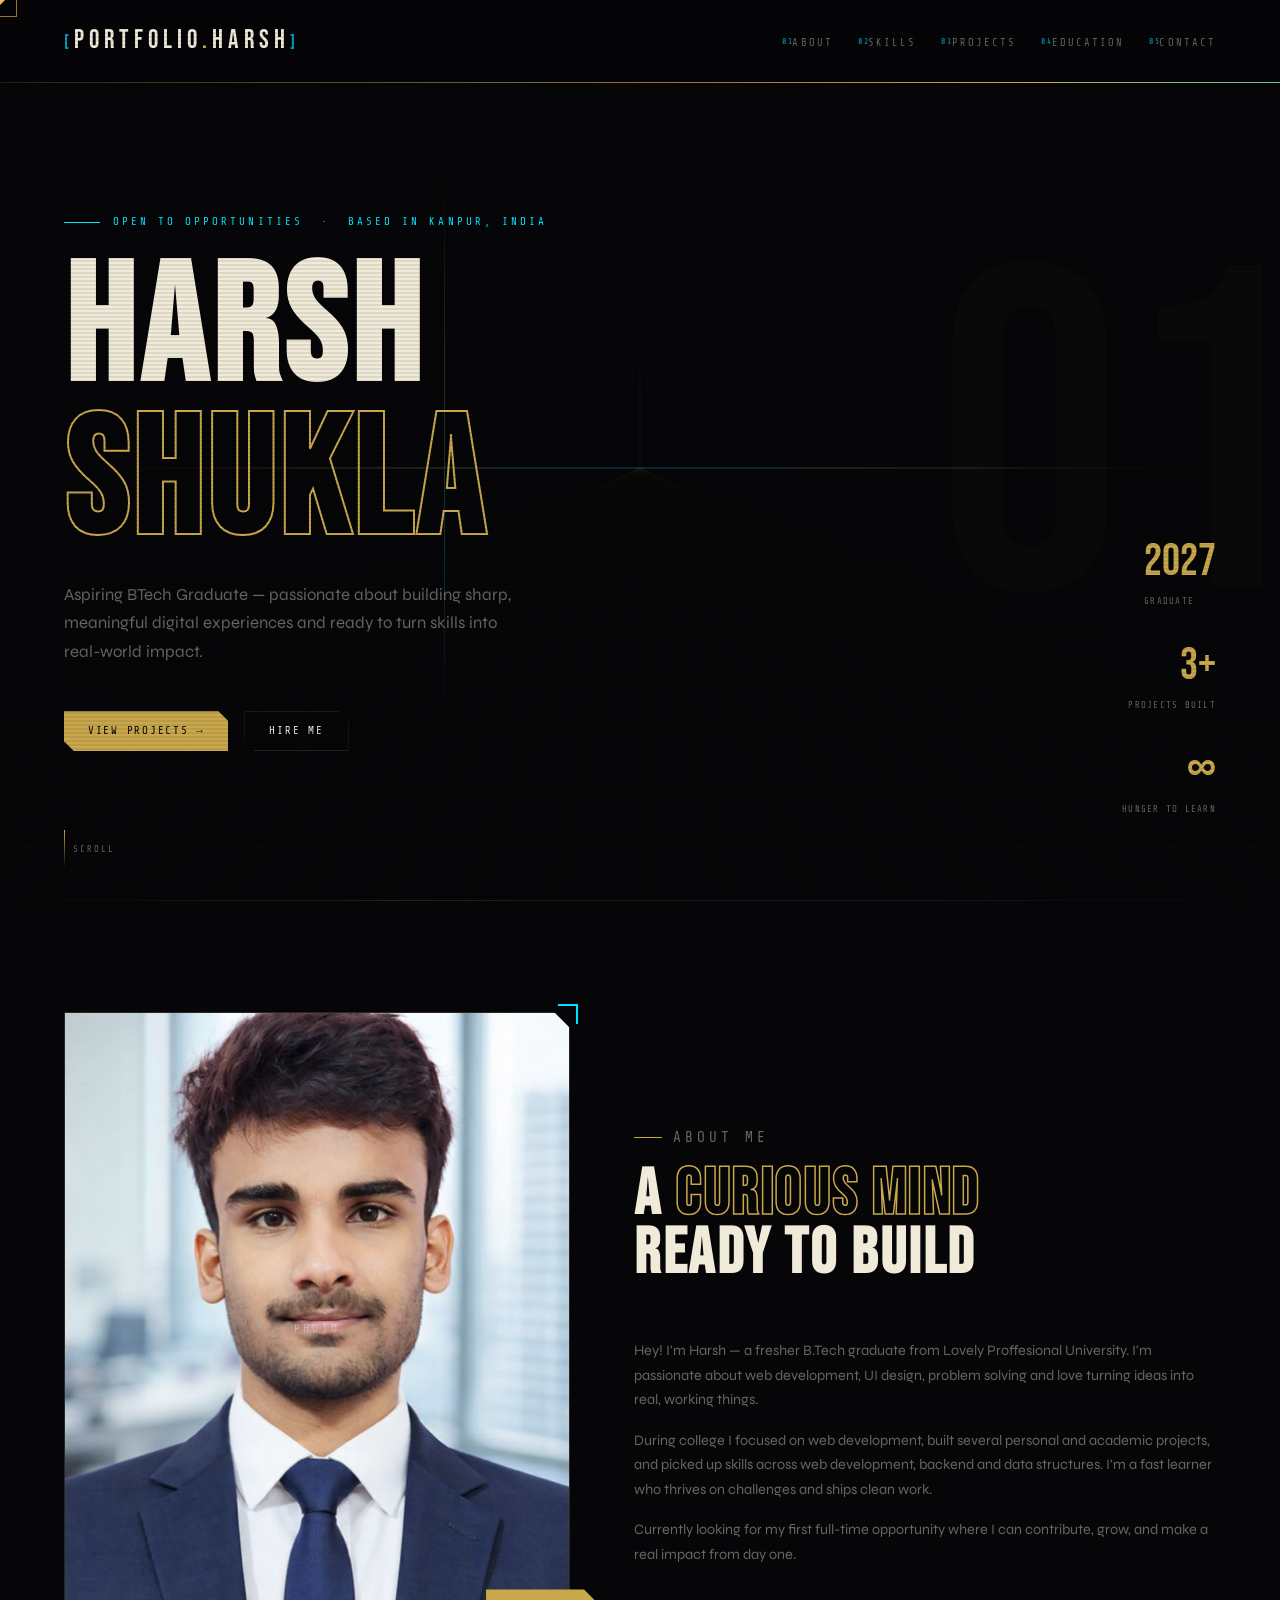
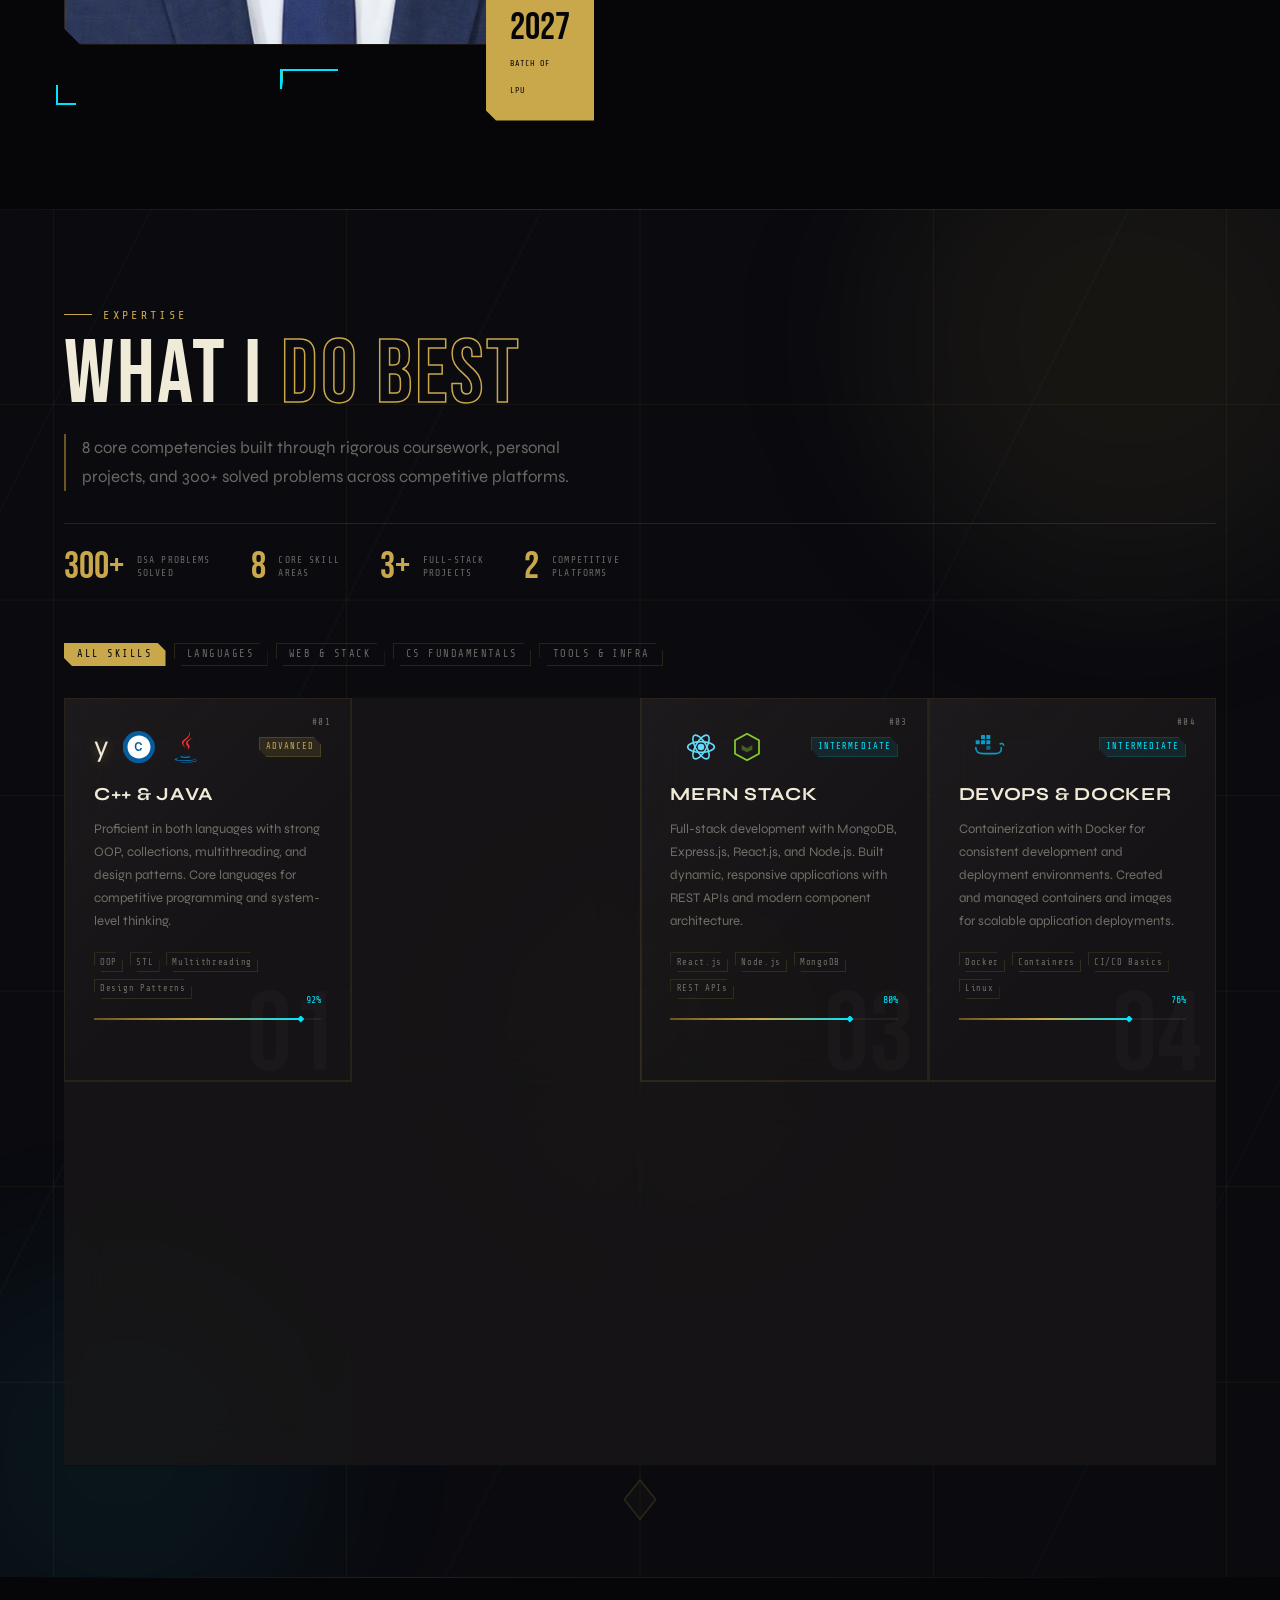
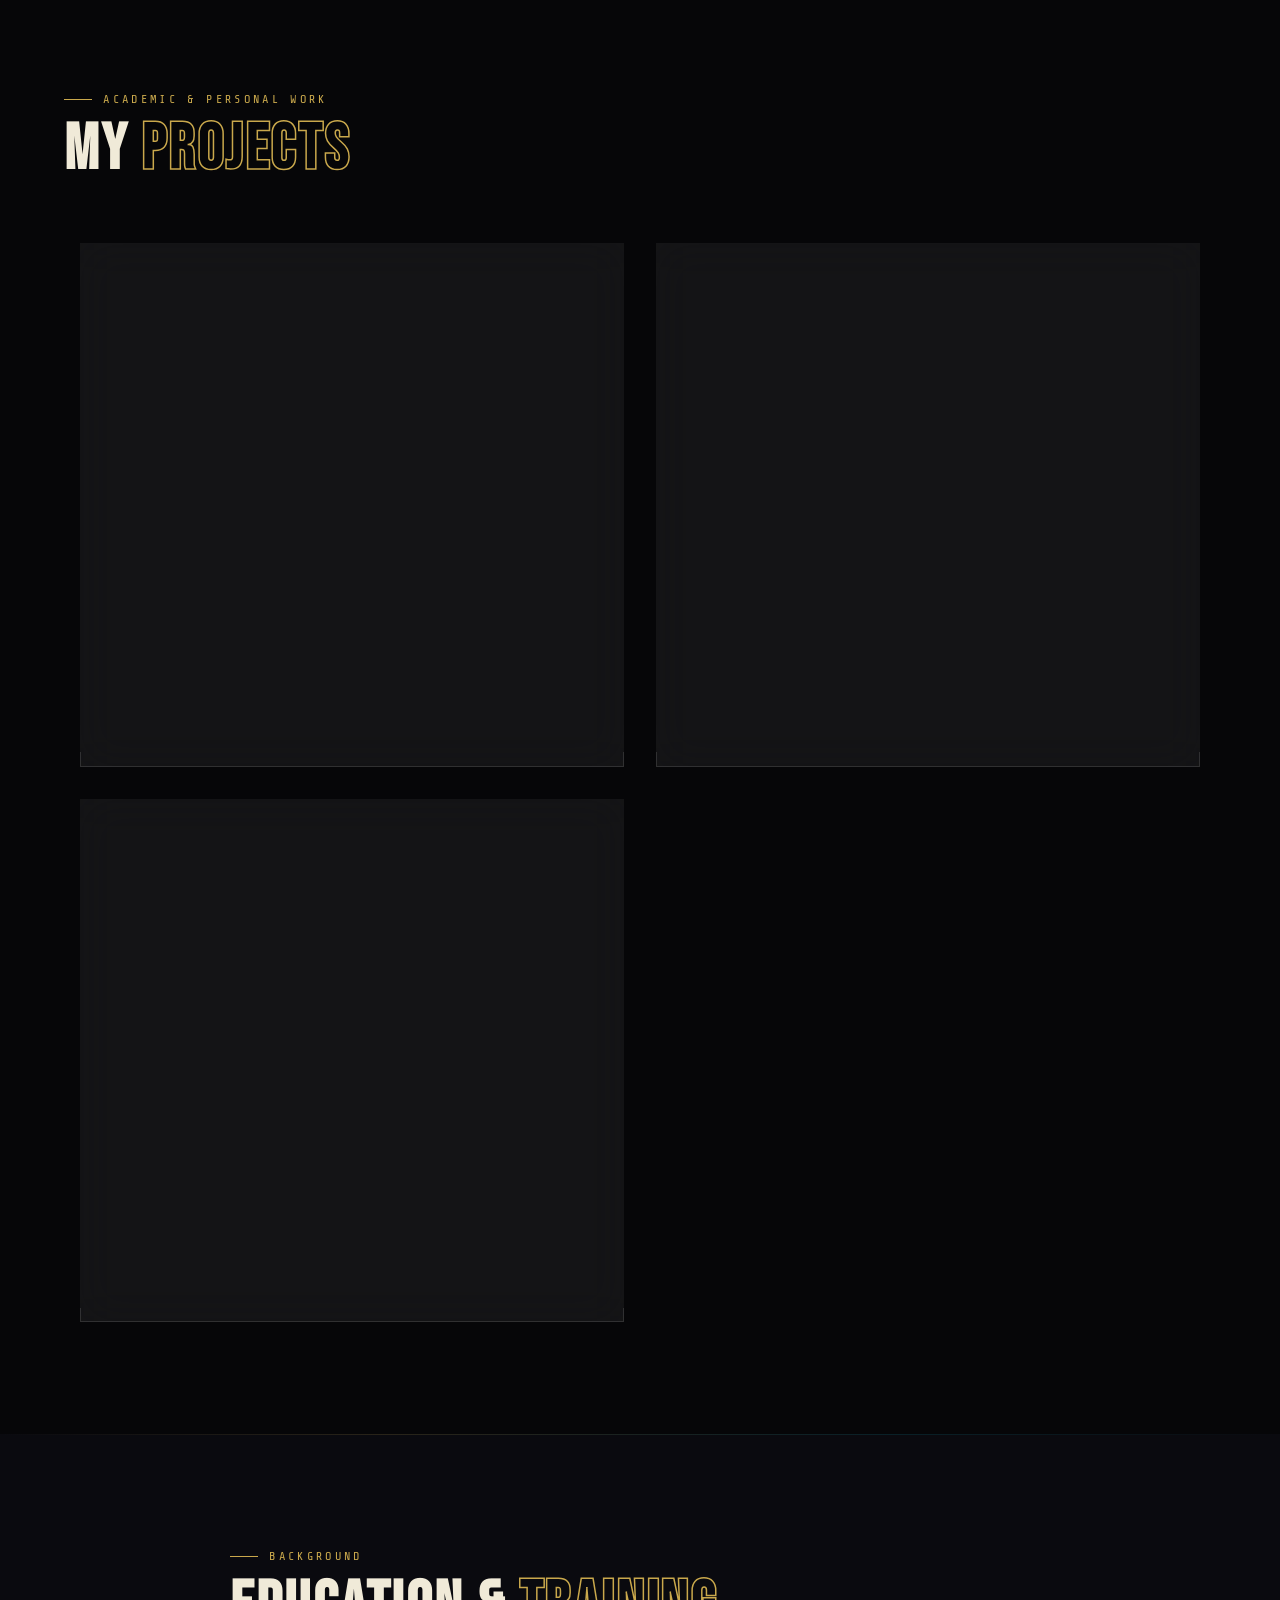
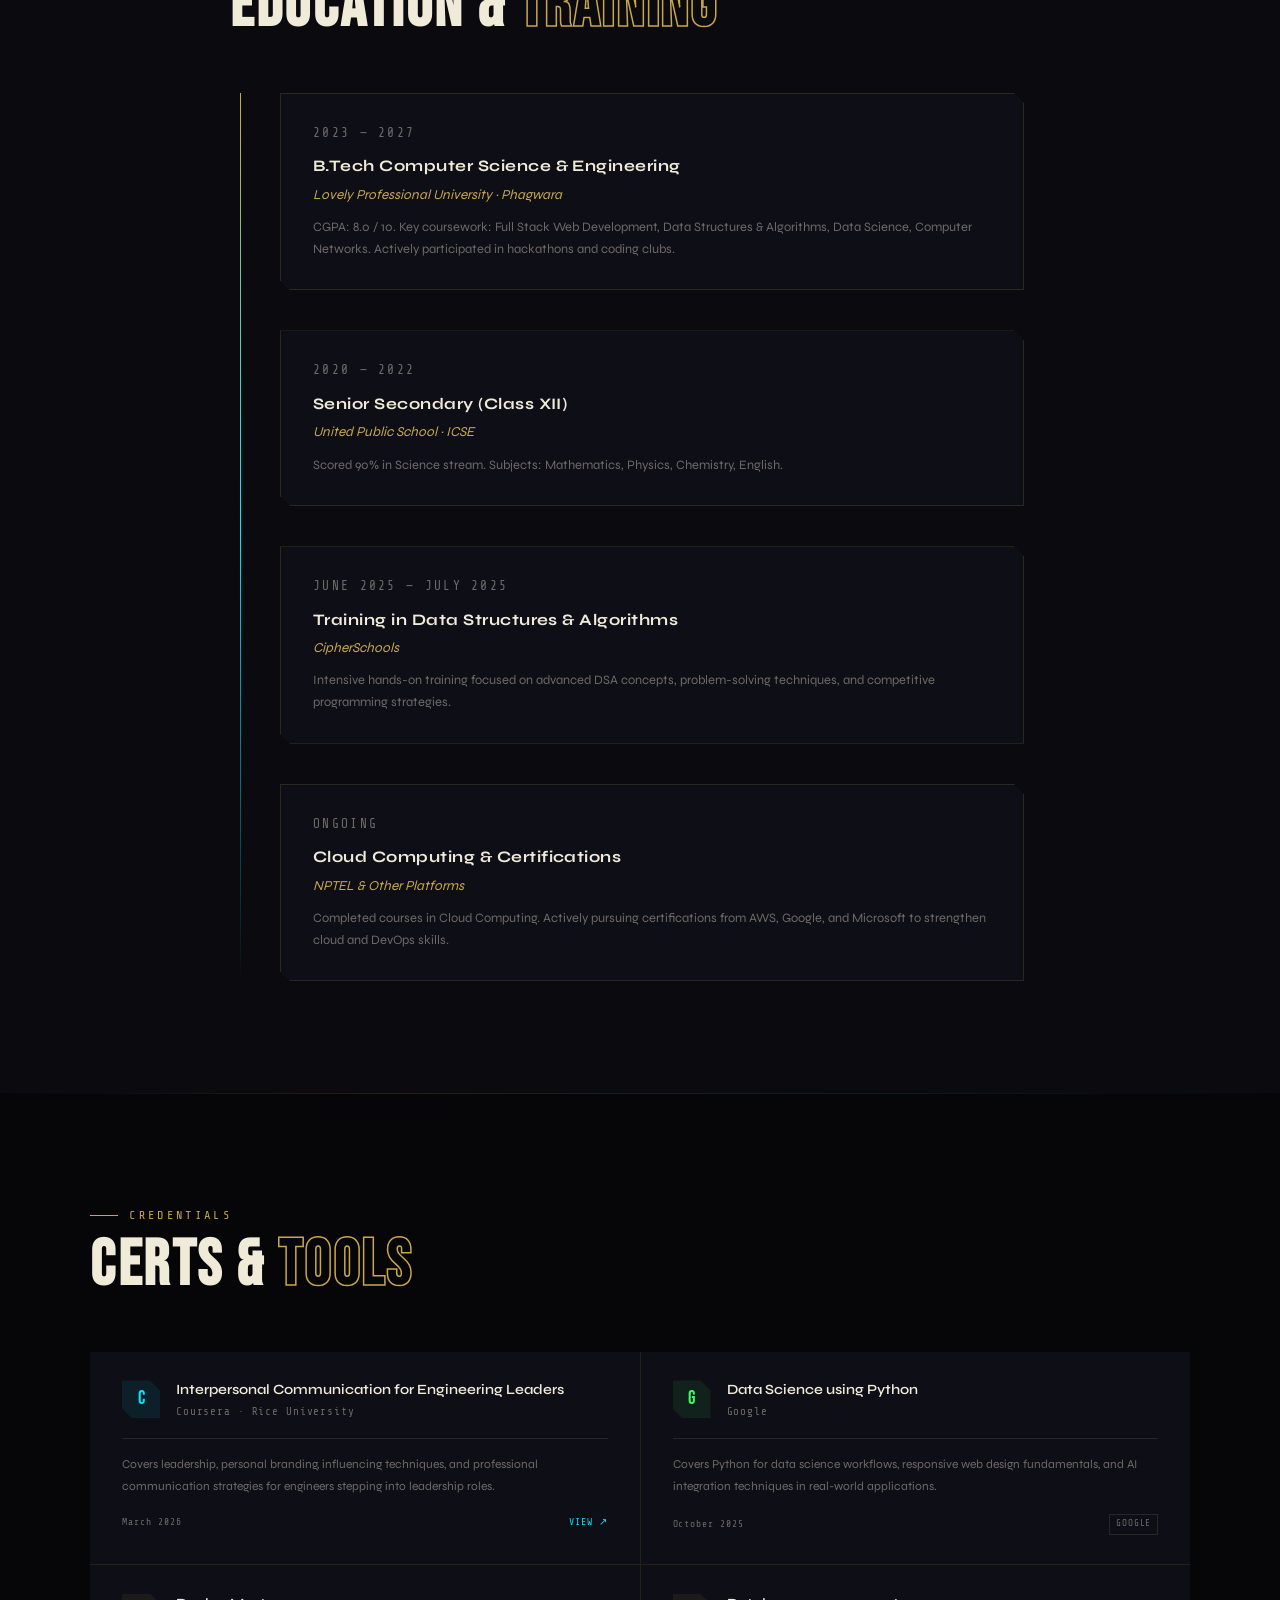
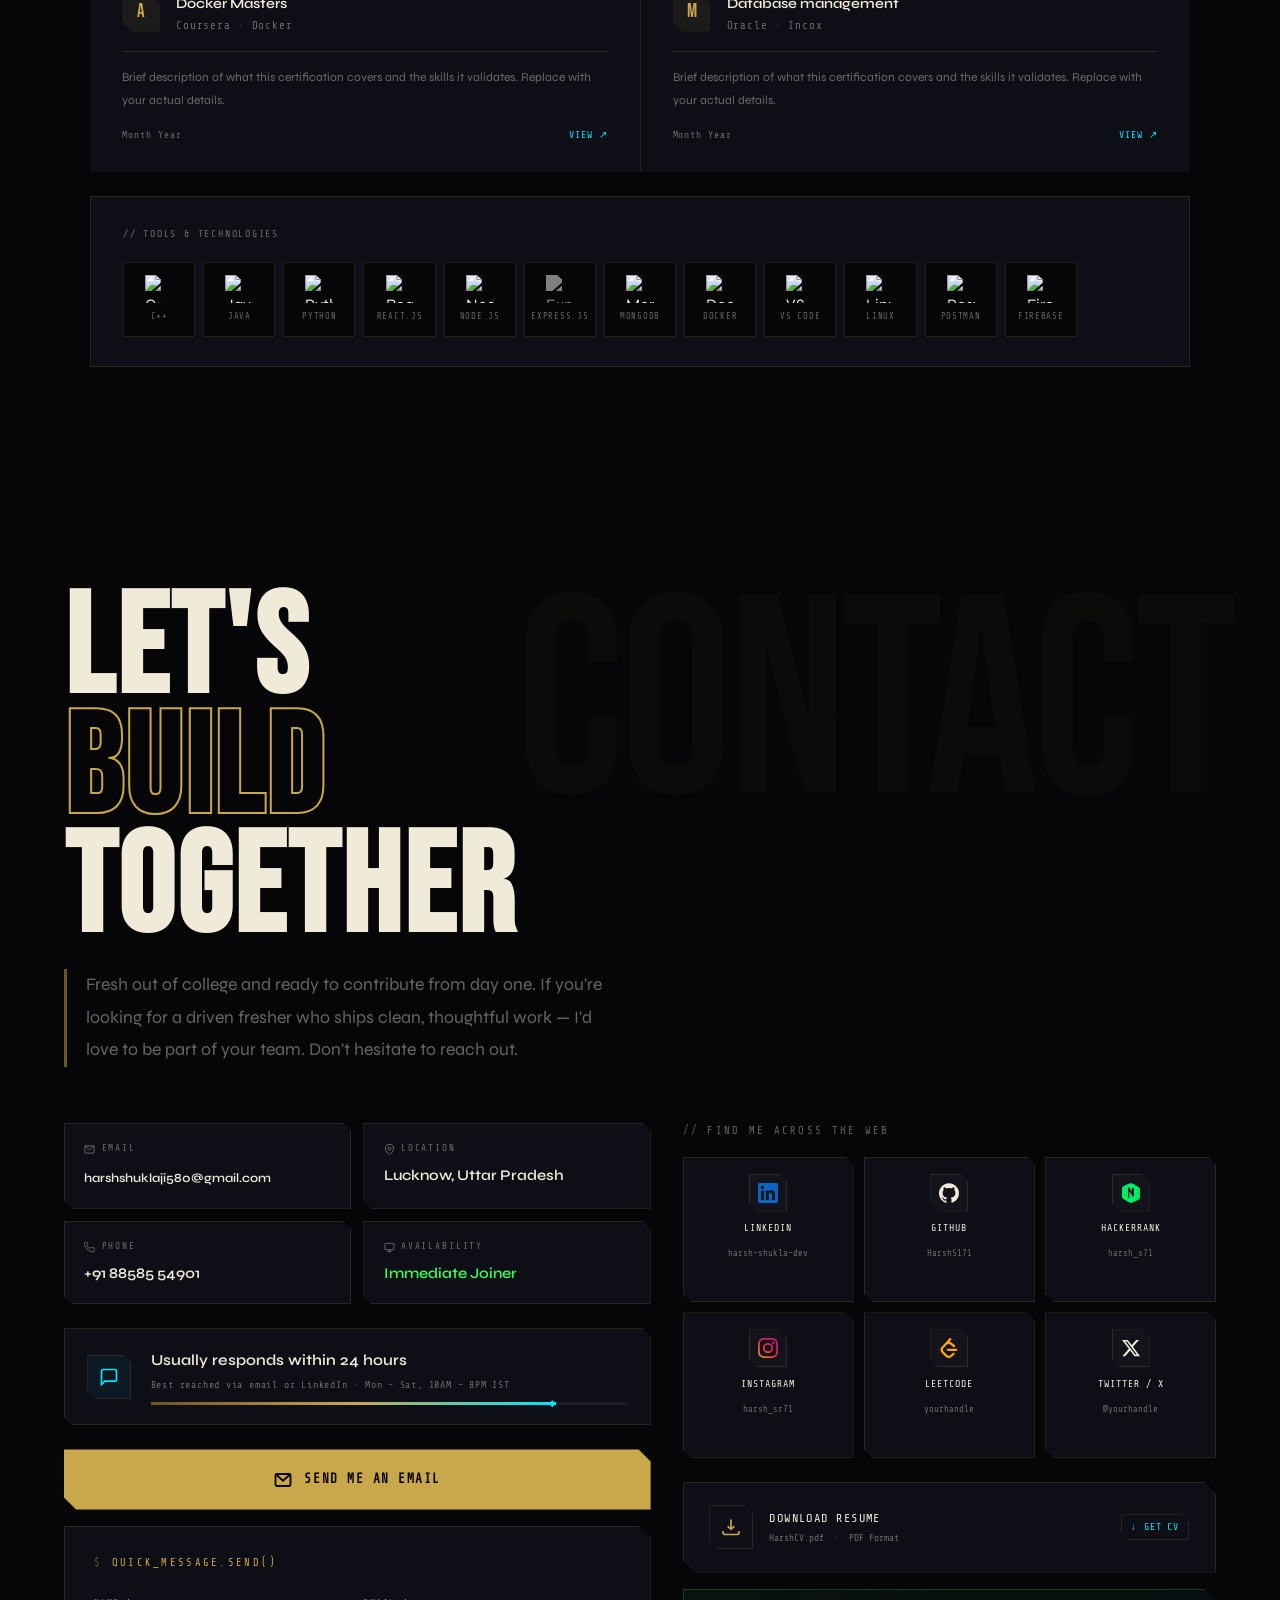
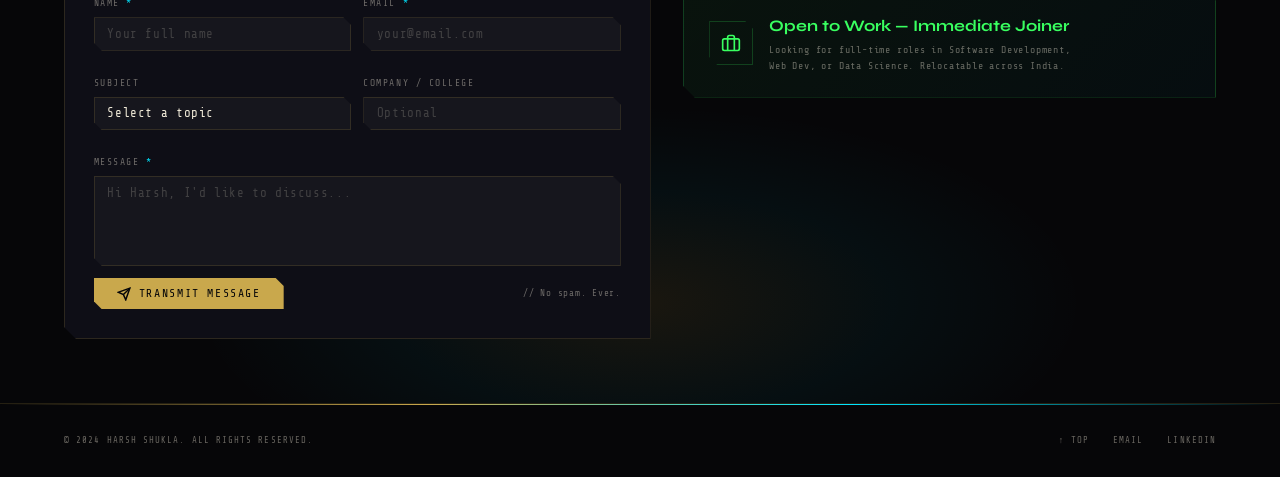
==== commit 186f7be5: "new commit" ====
--- a/index.html
+++ b/index.html
@@ -88,91 +88,432 @@
 
 <!-- SKILLS -->
 <section id="skills" class="section section-alt">
-  <div style="max-width:1200px;margin:0 auto 3.5rem;" class="reveal">
+ 
+  <!-- SVG background -->
+  <svg id="skills-bg-svg" viewBox="0 0 1200 700" xmlns="http://www.w3.org/2000/svg" preserveAspectRatio="xMidYMid slice">
+    <!-- fine grid -->
+    <g stroke="#c9a84c" stroke-width=".3" opacity=".7">
+      <line x1="0" y1="0" x2="0" y2="700" /><line x1="150" y1="0" x2="150" y2="700"/>
+      <line x1="300" y1="0" x2="300" y2="700"/><line x1="450" y1="0" x2="450" y2="700"/>
+      <line x1="600" y1="0" x2="600" y2="700"/><line x1="750" y1="0" x2="750" y2="700"/>
+      <line x1="900" y1="0" x2="900" y2="700"/><line x1="1050" y1="0" x2="1050" y2="700"/>
+      <line x1="1200" y1="0" x2="1200" y2="700"/>
+      <line x1="0" y1="0" x2="1200" y2="0"/><line x1="0" y1="100" x2="1200" y2="100"/>
+      <line x1="0" y1="200" x2="1200" y2="200"/><line x1="0" y1="300" x2="1200" y2="300"/>
+      <line x1="0" y1="400" x2="1200" y2="400"/><line x1="0" y1="500" x2="1200" y2="500"/>
+      <line x1="0" y1="600" x2="1200" y2="600"/><line x1="0" y1="700" x2="1200" y2="700"/>
+    </g>
+    <!-- diagonal slashes -->
+    <g stroke="#00e5ff" stroke-width=".4" opacity=".4">
+      <line x1="0" y1="700" x2="350" y2="0"/><line x1="200" y1="700" x2="550" y2="0"/>
+      <line x1="500" y1="700" x2="850" y2="0"/><line x1="800" y1="700" x2="1150" y2="0"/>
+      <line x1="950" y1="700" x2="1200" y2="180"/>
+    </g>
+    <!-- decorative hexagons -->
+    <g fill="none" stroke="#c9a84c" stroke-width=".6" opacity=".4">
+      <polygon points="60,40 80,30 100,40 100,60 80,70 60,60"/>
+      <polygon points="1100,600 1120,590 1140,600 1140,620 1120,630 1100,620"/>
+      <polygon points="550,320 570,310 590,320 590,340 570,350 550,340"/>
+    </g>
+    <!-- corner brackets -->
+    <g stroke="#c9a84c" stroke-width="1" fill="none" opacity=".6">
+      <polyline points="20,20 20,55 55,55"/>
+      <polyline points="1180,20 1180,55 1145,55"/>
+      <polyline points="20,680 20,645 55,645"/>
+      <polyline points="1180,680 1180,645 1145,645"/>
+    </g>
+    <!-- floating diamonds -->
+    <polygon points="50,350 58,360 50,370 42,360" fill="rgba(201,168,76,.25)" stroke="#c9a84c" stroke-width=".8"/>
+    <polygon points="1150,200 1158,210 1150,220 1142,210" fill="rgba(0,229,255,.2)" stroke="#00e5ff" stroke-width=".8"/>
+    <polygon points="600,650 608,660 600,670 592,660" fill="rgba(201,168,76,.15)" stroke="#c9a84c" stroke-width=".8"/>
+  </svg>
+ 
+  <!-- floating orbs -->
+  <div class="sk-orb sk-orb-1"></div>
+  <div class="sk-orb sk-orb-2"></div>
+  <div class="sk-orb sk-orb-3"></div>
+ 
+  <!-- HEADER -->
+  <div class="sk-header reveal">
     <p class="sec-label">Expertise</p>
-    <div class="sec-head"><h2>What I <em>do best</em></h2></div>
-  </div>
+    <div class="sk-title">
+      What I <em>do best</em>
+    </div>
+    <p class="sk-subtitle">
+      8 core competencies built through rigorous coursework, personal projects, and 300+ solved problems across competitive platforms.
+    </p>
+    <div class="sk-stats">
+      <div class="sk-stat">
+        <span class="sk-stat-num">300+</span>
+        <span class="sk-stat-txt">DSA Problems<br>Solved</span>
+      </div>
+      <div class="sk-stat">
+        <span class="sk-stat-num">8</span>
+        <span class="sk-stat-txt">Core Skill<br>Areas</span>
+      </div>
+      <div class="sk-stat">
+        <span class="sk-stat-num">3+</span>
+        <span class="sk-stat-txt">Full-Stack<br>Projects</span>
+      </div>
+      <div class="sk-stat">
+        <span class="sk-stat-num">2</span>
+        <span class="sk-stat-txt">Competitive<br>Platforms</span>
+      </div>
+    </div>
+  </div>
+ 
+  <!-- FILTER TABS -->
+  <div class="sk-tabs reveal">
+    <button class="sk-tab active" data-filter="all">All Skills</button>
+    <button class="sk-tab" data-filter="languages">Languages</button>
+    <button class="sk-tab" data-filter="web">Web & Stack</button>
+    <button class="sk-tab" data-filter="cs">CS Fundamentals</button>
+    <button class="sk-tab" data-filter="tools">Tools & Infra</button>
+  </div>
+ 
+  <!-- GRID -->
   <div class="sk-grid reveal">
-
-    <div class="sk-card"><div class="bg-n">01</div><div class="sk-icon">&#9670;</div><h3>C++/Java</h3>
-    <p>Proficient in C++ and Java with strong understanding of object-oriented programming (OOP), collections, and multithreading,data structures, algorithms, and problem-solving. Solved 300+ DSA problems on platforms like LeetCode and HackerRank.</p>
-    <div class="bar-wrap"><span class="bar-pct">92%</span><div class="bar" data-width="92"></div></div></div>
-
-    <div class="sk-card"><div class="bg-n">02</div><div class="sk-icon">&#11041;</div><h3>Data Stuctures and Algorithms</h3>
-    <p>Strong foundation in arrays, trees, graphs, dynamic programming, and recursion.Used DSA concepts to optimize solutions and improve time complexity in competitive programming.</p>
-    <div class="bar-wrap"><span class="bar-pct">88%</span><div class="bar" data-width="88"></div></div></div>
-
-    <div class="sk-card"><div class="bg-n">03</div><div class="sk-icon">&#10022;</div><h3>MERN Stack</h3>
-    <p>Experienced in building full-stack web applications using the MERN stack. Developed dynamic and responsive applications with REST APIs and modern UI.</p>
-    <div class="bar-wrap"><span class="bar-pct">80%</span><div class="bar" data-width="80"></div></div></div>
-
-    <div class="sk-card"><div class="bg-n">04</div><div class="sk-icon">&#10023;</div><h3>DevOps</h3>
-    <p>Experienced in containerization using Docker for consistent development and deployment environments. Created and managed containers for scalable applications.</p>
-    <div class="bar-wrap"><span class="bar-pct">76%</span><div class="bar" data-width="76"></div></div></div>
-
-    <div class="sk-card"><div class="bg-n">05</div><div class="sk-icon">&#9671;</div><h3>SQL / Databases</h3>
-    <p>Strong understanding of relational databases, queries, joins, and normalization. Designed and managed structured data efficiently using SQL.</p>
-    <div class="bar-wrap"><span class="bar-pct">85%</span><div class="bar" data-width="85"></div></div></div>
-    
-    <div class="sk-card"><div class="bg-n">06</div><div class="sk-icon">&#9632;</div><h3>Computer Networks</h3>
-    <p>Basic understanding of networking concepts like HTTP, TCP/IP, and client-server architecture. Used networking knowledge in web development and API communication.</p>
-    <div class="bar-wrap"><span class="bar-pct">70%</span><div class="bar" data-width="70"></div></div></div>
-
-    <div class="sk-card"><div class="bg-n">07</div><div class="sk-icon">&#9632;</div><h3>Python</h3>
-    <p>Proficient in Python for scripting, problem-solving, and backend development. Used Python for automation, data handling, and building logic-intensive applications.</p>
-    <div class="bar-wrap"><span class="bar-pct">70%</span><div class="bar" data-width="70"></div></div></div>
-
-    <div class="sk-card"><div class="bg-n">08</div><div class="sk-icon">&#9632;</div><h3>Operating Systems</h3>
-    <p>Understanding of OS concepts like processes, threads, memory management, and file systems. Applied OS principles in system-level problem solving.</p>
-    <div class="bar-wrap"><span class="bar-pct">70%</span><div class="bar" data-width="70"></div></div></div>
-  </div>
+ 
+    <!-- 01 C++ / Java -->
+    <div class="sk-card" data-cat="languages">
+      <div class="sk-glass-inner"></div>
+      <div class="bg-n">01</div>
+      <span class="sk-num">#01</span>
+      <div class="sk-icon-wrap">
+        <span class="sk-emoji">y</span>
+        <!-- C++ SVG -->
+        <svg class="sk-svg-icon" viewBox="0 0 128 128" xmlns="http://www.w3.org/2000/svg">
+          <path fill="#00599C" d="M117.5 33.5l.3-.2c-.6-1-1.2-2-1.9-3L116 30l-.3-.2C105.1 12 85.3 0 62.7 0S20.3 11.7 9.7 29.8L9.6 30l-.3.2c-.7 1-1.3 2-1.9 3l.3.2L4.8 37l.2.2C4.4 38.4 3.8 39.6 3.3 40.8L3 41l-.2.1C-.4 49.1-1.9 57.4-1.9 64s1.5 14.9 4.7 22.9l.2.1.3.6c.5 1.2 1.1 2.4 1.7 3.6l-.2.2 2.9 3.6-.3.2c.6 1 1.2 2 1.9 3l.3.2.3.2c10.6 18 30.4 30 53 30s42.4-12 53-30l.3-.2.3-.2c.7-1 1.3-2 1.9-3l-.3-.2 2.9-3.6-.2-.2c.6-1.2 1.2-2.4 1.7-3.6l.3-.6.2-.1c3.2-8 4.7-16.3 4.7-22.9s-1.5-14.9-4.7-22.9l-.2-.1-.3-.6c-.5-1.2-1.1-2.4-1.7-3.6l.2-.2z"/>
+          <path fill="#fff" d="M64 18c25.4 0 46 20.6 46 46S89.4 110 64 110 18 89.4 18 64s20.6-46 46-46zm-9.8 60.3c2.3 1.4 4.8 2.1 7.6 2.1 4 0 7.2-1.1 9.7-3.3 2.4-2.2 3.9-5.3 4.4-9.2h-6.4c-.4 2.1-1.2 3.7-2.4 4.8-1.2 1.1-2.9 1.7-5 1.7-2.7 0-4.9-1.1-6.5-3.2-1.6-2.1-2.4-5.1-2.4-9s.8-7 2.4-9.2c1.6-2.2 3.8-3.3 6.5-3.3 2.1 0 3.8.6 5 1.7 1.2 1.1 2 2.6 2.4 4.5h6.4c-.5-3.7-2-6.6-4.4-8.7-2.5-2.1-5.7-3.1-9.7-3.1-2.8 0-5.3.7-7.6 2.1-2.3 1.4-4 3.4-5.3 6s-1.9 5.7-1.9 9.3.6 6.7 1.9 9.3 3 4.6 5.3 6z"/>
+        </svg>
+        <!-- Java SVG -->
+        <svg class="sk-svg-icon" viewBox="0 0 128 128" xmlns="http://www.w3.org/2000/svg">
+          <path fill="#0074BD" d="M47.617 98.12s-4.767 2.774 3.397 3.71c9.892 1.13 14.947.968 25.845-1.092 0 0 2.871 1.795 6.873 3.351-24.439 10.47-55.308-.607-36.115-5.969z"/>
+          <path fill="#EA2D2E" d="M69.802 61.271c6.025 6.935-1.58 13.17-1.58 13.17s15.289-7.891 8.269-17.777c-6.559-9.215-11.587-13.792 15.635-29.58 0 .001-42.731 10.67-22.324 34.187z"/>
+          <path fill="#0074BD" d="M102.123 108.229s3.529 2.91-3.888 5.159c-14.102 4.272-58.706 5.56-71.094.171-4.451-1.938 3.899-4.625 6.526-5.192 2.739-.593 4.303-.485 4.303-.485-4.953-3.487-32.013 6.85-13.743 9.815 49.821 8.076 90.817-3.637 77.896-9.468z"/>
+          <path fill="#EA2D2E" d="M76.491 1.587S89.459 14.563 64.188 34.51c-20.266 16.006-4.621 25.13-.007 35.559-11.831-10.673-20.509-20.07-14.688-28.815C58.041 28.42 81.722 22.195 76.491 1.587z"/>
+          <path fill="#0074BD" d="M52.214 126.021c22.476 1.437 57-.8 57.817-11.436 0 0-1.571 4.032-18.577 7.231-19.186 3.612-42.854 3.191-56.887.874 0 .001 2.875 2.381 17.647 3.331z"/>
+        </svg>
+        <span class="sk-level adv">Advanced</span>
+      </div>
+      <h3>C++ &amp; Java</h3>
+      <p>Proficient in both languages with strong OOP, collections, multithreading, and design patterns. Core languages for competitive programming and system-level thinking.</p>
+      <div class="sk-tags">
+        <span class="sk-tag">OOP</span><span class="sk-tag">STL</span>
+        <span class="sk-tag">Multithreading</span><span class="sk-tag">Design Patterns</span>
+      </div>
+      <div class="bar-wrap"><span class="bar-pct">92%</span><div class="bar" data-width="92"></div></div>
+    </div>
+ 
+    <!-- 02 DSA -->
+    <div class="sk-card" data-cat="cs">
+      <div class="sk-glass-inner"></div>
+      <div class="bg-n">02</div>
+      <span class="sk-num">#02</span>
+      <div class="sk-icon-wrap">
+        <span class="sk-emoji"></span>
+        <svg class="sk-svg-icon" viewBox="0 0 24 24" fill="none" xmlns="http://www.w3.org/2000/svg">
+          <path d="M12 2L2 7l10 5 10-5-10-5z" stroke="#c9a84c" stroke-width="1.5" stroke-linejoin="round"/>
+          <path d="M2 17l10 5 10-5" stroke="#00e5ff" stroke-width="1.5" stroke-linejoin="round"/>
+          <path d="M2 12l10 5 10-5" stroke="#c9a84c" stroke-width="1.5" stroke-linejoin="round" opacity=".6"/>
+        </svg>
+        <span class="sk-level adv">Advanced</span>
+      </div>
+      <h3>Data Structures &amp; Algorithms</h3>
+      <p>Strong foundation in arrays, trees, graphs, dynamic programming, and recursion. 300+ problems solved on LeetCode and HackerRank with optimized time complexity.</p>
+      <div class="sk-tags">
+        <span class="sk-tag">Trees / Graphs</span><span class="sk-tag">DP</span>
+        <span class="sk-tag">LeetCode 300+</span><span class="sk-tag">HackerRank</span>
+      </div>
+      <div class="bar-wrap"><span class="bar-pct">88%</span><div class="bar" data-width="88"></div></div>
+    </div>
+ 
+    <!-- 03 MERN -->
+    <div class="sk-card" data-cat="web">
+      <div class="sk-glass-inner"></div>
+      <div class="bg-n">03</div>
+      <span class="sk-num">#03</span>
+      <div class="sk-icon-wrap">
+        <span class="sk-emoji"></span>
+        <!-- React icon -->
+        <svg class="sk-svg-icon" viewBox="0 0 24 24" fill="none" xmlns="http://www.w3.org/2000/svg">
+          <circle cx="12" cy="12" r="2.5" fill="#61DAFB"/>
+          <ellipse cx="12" cy="12" rx="10" ry="4" stroke="#61DAFB" stroke-width="1.2" fill="none"/>
+          <ellipse cx="12" cy="12" rx="10" ry="4" stroke="#61DAFB" stroke-width="1.2" fill="none" transform="rotate(60 12 12)"/>
+          <ellipse cx="12" cy="12" rx="10" ry="4" stroke="#61DAFB" stroke-width="1.2" fill="none" transform="rotate(120 12 12)"/>
+        </svg>
+        <!-- Node icon -->
+        <svg class="sk-svg-icon" viewBox="0 0 24 24" fill="none" xmlns="http://www.w3.org/2000/svg">
+          <path d="M12 2L3 7v10l9 5 9-5V7L12 2z" stroke="#83CD29" stroke-width="1.3" stroke-linejoin="round"/>
+          <path d="M8 10.5V14l4 2 4-2v-3.5L12 13l-4-2.5z" fill="#83CD29" opacity=".4"/>
+        </svg>
+        <span class="sk-level int">Intermediate</span>
+      </div>
+      <h3>MERN Stack</h3>
+      <p>Full-stack development with MongoDB, Express.js, React.js, and Node.js. Built dynamic, responsive applications with REST APIs and modern component architecture.</p>
+      <div class="sk-tags">
+        <span class="sk-tag">React.js</span><span class="sk-tag">Node.js</span>
+        <span class="sk-tag">MongoDB</span><span class="sk-tag">REST APIs</span>
+      </div>
+      <div class="bar-wrap"><span class="bar-pct">80%</span><div class="bar" data-width="80"></div></div>
+    </div>
+ 
+    <!-- 04 DevOps -->
+    <div class="sk-card" data-cat="tools">
+      <div class="sk-glass-inner"></div>
+      <div class="bg-n">04</div>
+      <span class="sk-num">#04</span>
+      <div class="sk-icon-wrap">
+        <span class="sk-emoji"></span>
+        <svg class="sk-svg-icon" viewBox="0 0 24 24" fill="none" xmlns="http://www.w3.org/2000/svg">
+          <rect x="2" y="7" width="3" height="3" rx=".4" fill="#019BC6"/>
+          <rect x="6" y="7" width="3" height="3" rx=".4" fill="#019BC6"/>
+          <rect x="10" y="7" width="3" height="3" rx=".4" fill="#019BC6"/>
+          <rect x="6" y="3" width="3" height="3" rx=".4" fill="#019BC6"/>
+          <rect x="10" y="3" width="3" height="3" rx=".4" fill="#019BC6"/>
+          <rect x="10" y="11" width="3" height="3" rx=".4" fill="#019BC6" opacity=".6"/>
+          <path d="M2 12c0 3 2 5 6 5h9c3 0 5-2 4-5" stroke="#019BC6" stroke-width="1.2"/>
+          <path d="M20 10c1-1 3-1 3 1" stroke="#019BC6" stroke-width="1.2"/>
+        </svg>
+        <span class="sk-level int">Intermediate</span>
+      </div>
+      <h3>DevOps &amp; Docker</h3>
+      <p>Containerization with Docker for consistent development and deployment environments. Created and managed containers and images for scalable application deployments.</p>
+      <div class="sk-tags">
+        <span class="sk-tag">Docker</span><span class="sk-tag">Containers</span>
+        <span class="sk-tag">CI/CD Basics</span><span class="sk-tag">Linux</span>
+      </div>
+      <div class="bar-wrap"><span class="bar-pct">76%</span><div class="bar" data-width="76"></div></div>
+    </div>
+ 
+    <!-- 05 SQL -->
+    <div class="sk-card" data-cat="tools">
+      <div class="sk-glass-inner"></div>
+      <div class="bg-n">05</div>
+      <span class="sk-num">#05</span>
+      <div class="sk-icon-wrap">
+        <span class="sk-emoji"></span>
+        <svg class="sk-svg-icon" viewBox="0 0 24 24" fill="none" xmlns="http://www.w3.org/2000/svg">
+          <ellipse cx="12" cy="5" rx="8" ry="3" stroke="#c9a84c" stroke-width="1.4"/>
+          <path d="M4 5v5c0 1.66 3.58 3 8 3s8-1.34 8-3V5" stroke="#c9a84c" stroke-width="1.4"/>
+          <path d="M4 10v5c0 1.66 3.58 3 8 3s8-1.34 8-3v-5" stroke="#c9a84c" stroke-width="1.4"/>
+          <path d="M4 15v4c0 1.66 3.58 3 8 3s8-1.34 8-3v-4" stroke="#00e5ff" stroke-width="1.4" opacity=".7"/>
+        </svg>
+        <span class="sk-level adv">Advanced</span>
+      </div>
+      <h3>SQL / Databases</h3>
+      <p>Strong command over relational databases, complex queries, joins, indexing, and normalization. Designed and managed structured data efficiently using MySQL and MongoDB.</p>
+      <div class="sk-tags">
+        <span class="sk-tag">MySQL</span><span class="sk-tag">Joins & Indexing</span>
+        <span class="sk-tag">Normalization</span><span class="sk-tag">MongoDB</span>
+      </div>
+      <div class="bar-wrap"><span class="bar-pct">85%</span><div class="bar" data-width="85"></div></div>
+    </div>
+ 
+    <!-- 06 Networks -->
+    <div class="sk-card" data-cat="cs">
+      <div class="sk-glass-inner"></div>
+      <div class="bg-n">06</div>
+      <span class="sk-num">#06</span>
+      <div class="sk-icon-wrap">
+        <span class="sk-emoji"></span>
+        <svg class="sk-svg-icon" viewBox="0 0 24 24" fill="none" xmlns="http://www.w3.org/2000/svg">
+          <circle cx="12" cy="12" r="10" stroke="#c9a84c" stroke-width="1.3"/>
+          <line x1="2" y1="12" x2="22" y2="12" stroke="#c9a84c" stroke-width="1.3"/>
+          <path d="M12 2C9.33 6 8 9 8 12s1.33 6 4 10" stroke="#00e5ff" stroke-width="1.3"/>
+          <path d="M12 2c2.67 4 4 7 4 10s-1.33 6-4 10" stroke="#00e5ff" stroke-width="1.3"/>
+          <line x1="2" y1="8" x2="22" y2="8" stroke="#c9a84c" stroke-width=".7" opacity=".5"/>
+          <line x1="2" y1="16" x2="22" y2="16" stroke="#c9a84c" stroke-width=".7" opacity=".5"/>
+        </svg>
+        <span class="sk-level int">Intermediate</span>
+      </div>
+      <h3>Computer Networks</h3>
+      <p>Solid understanding of HTTP, TCP/IP, DNS, and client-server architecture. Applied networking knowledge in API development and web communication protocols.</p>
+      <div class="sk-tags">
+        <span class="sk-tag">HTTP/HTTPS</span><span class="sk-tag">TCP/IP</span>
+        <span class="sk-tag">DNS</span><span class="sk-tag">REST</span>
+      </div>
+      <div class="bar-wrap"><span class="bar-pct">70%</span><div class="bar" data-width="70"></div></div>
+    </div>
+ 
+    <!-- 07 Python -->
+    <div class="sk-card" data-cat="languages">
+      <div class="sk-glass-inner"></div>
+      <div class="bg-n">07</div>
+      <span class="sk-num">#07</span>
+      <div class="sk-icon-wrap">
+        <span class="sk-emoji"></span>
+        <svg class="sk-svg-icon" viewBox="0 0 128 128" xmlns="http://www.w3.org/2000/svg">
+          <linearGradient id="py1" x1="70.252" y1="1237.476" x2="170.659" y2="1151.089" gradientUnits="userSpaceOnUse" gradientTransform="matrix(.563 0 0 .568 -29.215 -655.234)">
+            <stop offset="0" stop-color="#5A9FD4"/><stop offset="1" stop-color="#306998"/>
+          </linearGradient>
+          <linearGradient id="py2" x1="209.474" y1="1098.811" x2="173.62" y2="1149.537" gradientUnits="userSpaceOnUse" gradientTransform="matrix(.563 0 0 .568 -29.215 -655.234)">
+            <stop offset="0" stop-color="#FFD43B"/><stop offset="1" stop-color="#FFE873"/>
+          </linearGradient>
+          <path fill="url(#py1)" d="M63.391 1.988c-4.222.02-8.252.379-11.8 1.007-10.45 1.846-12.346 5.71-12.346 12.837v9.411h24.693v3.137H29.977c-7.176 0-13.46 4.313-15.426 12.521-2.268 9.405-2.368 15.275 0 25.096 1.755 7.311 5.947 12.519 13.124 12.519h8.491V67.234c0-8.151 7.051-15.34 15.426-15.34h24.665c6.866 0 12.346-5.654 12.346-12.548V15.833c0-6.693-5.646-11.72-12.346-12.837-4.244-.706-8.645-1.027-12.866-1.008zm-13.354 7.569c2.55 0 4.634 2.117 4.634 4.721 0 2.593-2.083 4.69-4.634 4.69-2.56 0-4.633-2.097-4.633-4.69-.001-2.604 2.073-4.721 4.633-4.721z"/>
+          <path fill="url(#py2)" d="M91.682 28.38v10.966c0 8.5-7.208 15.655-15.426 15.655H51.591c-6.756 0-12.346 5.783-12.346 12.548v23.515c0 6.693 5.818 10.614 12.346 12.547 7.816 2.297 15.312 2.713 24.665 0 6.216-1.801 12.346-5.423 12.346-12.547v-9.412H63.938v-3.138h37.012c7.176 0 9.852-5.005 12.348-12.519 2.578-7.735 2.467-15.174 0-25.096-1.774-7.145-5.161-12.521-12.348-12.521h-9.268z"/>
+        </svg>
+        <span class="sk-level int">Intermediate</span>
+      </div>
+      <h3>Python</h3>
+      <p>Proficient in Python for scripting, automation, backend development, and data handling. Used in academic projects for logic-intensive and data science tasks.</p>
+      <div class="sk-tags">
+        <span class="sk-tag">Scripting</span><span class="sk-tag">Automation</span>
+        <span class="sk-tag">Data Science</span><span class="sk-tag">Flask Basics</span>
+      </div>
+      <div class="bar-wrap"><span class="bar-pct">75%</span><div class="bar" data-width="75"></div></div>
+    </div>
+ 
+    <!-- 08 OS -->
+    <div class="sk-card" data-cat="cs">
+      <div class="sk-glass-inner"></div>
+      <div class="bg-n">08</div>
+      <span class="sk-num">#08</span>
+      <div class="sk-icon-wrap">
+        <span class="sk-emoji"></span>
+        <svg class="sk-svg-icon" viewBox="0 0 24 24" fill="none" xmlns="http://www.w3.org/2000/svg">
+          <rect x="2" y="3" width="20" height="14" rx="2" stroke="#c9a84c" stroke-width="1.4"/>
+          <path d="M8 21h8M12 17v4" stroke="#c9a84c" stroke-width="1.4"/>
+          <circle cx="7" cy="10" r="1.5" fill="#00e5ff" opacity=".7"/>
+          <circle cx="12" cy="10" r="1.5" fill="#c9a84c" opacity=".7"/>
+          <circle cx="17" cy="10" r="1.5" fill="#00e5ff" opacity=".5"/>
+          <line x1="2" y1="7" x2="22" y2="7" stroke="#c9a84c" stroke-width=".8" opacity=".5"/>
+        </svg>
+        <span class="sk-level int">Intermediate</span>
+      </div>
+      <h3>Operating Systems</h3>
+      <p>Core OS concepts including processes, threads, scheduling, memory management, deadlocks, and file systems. Applied in system-level analysis and design.</p>
+      <div class="sk-tags">
+        <span class="sk-tag">Processes</span><span class="sk-tag">Memory Mgmt</span>
+        <span class="sk-tag">Scheduling</span><span class="sk-tag">Linux</span>
+      </div>
+      <div class="bar-wrap"><span class="bar-pct">70%</span><div class="bar" data-width="70"></div></div>
+    </div>
+ 
+  </div><!-- /sk-grid -->
+ 
 </section>
 
-<!-- PROJECTS -->
+<!-- PROJECTS - Enhanced -->
 <section id="projects" class="section">
-  <div style="max-width:1200px;margin:0 auto 3.5rem;" class="reveal">
+  <div style="max-width:1200px;margin:0 auto 4rem;" class="reveal">
     <p class="sec-label">Academic &amp; Personal Work</p>
     <div class="sec-head"><h2>My <em>projects</em></h2></div>
   </div>
+
   <div class="pj-grid">
-    <div class="pj reveal"><div class="pj-thumb" data-no="01"><div class="pj-ov"><div class="pj-ov-ico">&#8599;</div></div></div><div class="pj-body"><div class="pj-meta"><span class="tag">College Project</span><span class="pj-yr">2024</span></div><h3>LearnX</h3><p>LearnPath is a dynamic learning path recommendation system that allows learners to get acess to self-curated self-paced courses for better understanding and enhances learning experience.</p><a href="https://github.com/kundan9199/LearnPath-Dynamic-Learning-Path-Recommendation-System.git" class="pj-link">View on GitHub &#8594;</a></div></div>
-    <div class="pj reveal"><div class="pj-thumb" data-no="02"><div class="pj-ov"><div class="pj-ov-ico">&#8599;</div></div></div><div class="pj-body"><div class="pj-meta"><span class="tag">Personal Project</span><span class="pj-yr">2024</span></div><h3>Majik</h3><p>Built an e-commerce platform that allows customers to place orders through an interactive, AI-powered chatbot, providing a seamless and conversational shopping experience</p><a href="#" class="pj-link">Live Demo &#8594;</a></div></div>
-    <!-- <div class="pj reveal"><div class="pj-thumb" data-no="03"><div class="pj-ov"><div class="pj-ov-ico">&#8599;</div></div></div><div class="pj-body"><div class="pj-meta"><span class="tag">Team Project</span><span class="pj-yr">2023</span></div><h3>Project Title Three</h3><p>Describe a group/team project from college. Mention your specific role and contribution to the team.</p><a href="#" class="pj-link">View on GitHub &#8594;</a></div></div>
-    <div class="pj reveal"><div class="pj-thumb" data-no="04"><div class="pj-ov"><div class="pj-ov-ico">&#8599;</div></div></div><div class="pj-body"><div class="pj-meta"><span class="tag">Capstone / Final Year</span><span class="pj-yr">2024</span></div><h3>Final Year Project</h3><p>Describe your thesis or final year project. Highlight the problem statement, your solution, and the outcome.</p><a href="#" class="pj-link">View Report &#8594;</a></div></div>-->
+
+    <!-- Project 1 -->
+    <div class="pj reveal">
+      <div class="pj-thumb" data-no="01">
+        <div class="pj-ov">
+          <svg class="pj-ov-ico" viewBox="0 0 24 24" fill="none" xmlns="http://www.w3.org/2000/svg">
+            <path d="M10 4L4 10V20H20V10L14 4H10Z" stroke="currentColor" stroke-width="2" stroke-linejoin="round"/>
+            <path d="M10 20V14H14V20" stroke="currentColor" stroke-width="2" stroke-linecap="round"/>
+          </svg>
+        </div>
+      </div>
+      <div class="pj-body">
+        <div class="pj-meta">
+          <span class="tag">College Project</span>
+          <span class="pj-yr">2024</span>
+        </div>
+        <h3>LearnPath</h3>
+        <p>Dynamic learning path recommendation system that suggests self-curated, self-paced courses tailored to individual learning styles and goals for enhanced understanding and retention.</p>
+        <a href="https://github.com/kundan9199/LearnPath-Dynamic-Learning-Path-Recommendation-System.git" class="pj-link" target="_blank">
+          View on GitHub <span class="arrow">→</span>
+        </a>
+      </div>
+    </div>
+
+    <!-- Project 2 -->
+    <div class="pj reveal">
+      <div class="pj-thumb" data-no="02">
+        <div class="pj-ov">
+          <svg class="pj-ov-ico" viewBox="0 0 24 24" fill="none" xmlns="http://www.w3.org/2000/svg">
+            <circle cx="12" cy="12" r="10" stroke="currentColor" stroke-width="2"/>
+            <path d="M8 12H16" stroke="currentColor" stroke-width="2" stroke-linecap="round"/>
+            <path d="M12 8V16" stroke="currentColor" stroke-width="2" stroke-linecap="round"/>
+          </svg>
+        </div>
+      </div>
+      <div class="pj-body">
+        <div class="pj-meta">
+          <span class="tag">Personal Project</span>
+          <span class="pj-yr">2024</span>
+        </div>
+        <h3>Majik</h3>
+        <p>AI-powered conversational e-commerce platform where customers place orders through an intelligent chatbot for a seamless and natural shopping experience.</p>
+        <a href="#" class="pj-link" target="_blank">
+          Live Demo <span class="arrow">→</span>
+        </a>
+      </div>
+    </div>
+
+    <!-- Project 3 -->
+    <div class="pj reveal">
+      <div class="pj-thumb" data-no="03">
+        <div class="pj-ov">
+          <svg class="pj-ov-ico" viewBox="0 0 24 24" fill="none" xmlns="http://www.w3.org/2000/svg">
+            <circle cx="12" cy="12" r="10" stroke="currentColor" stroke-width="2"/>
+            <path d="M8 12H16" stroke="currentColor" stroke-width="2" stroke-linecap="round"/>
+            <path d="M12 8V16" stroke="currentColor" stroke-width="2" stroke-linecap="round"/>
+          </svg>
+        </div>
+      </div>
+      <div class="pj-body">
+        <div class="pj-meta">
+          <span class="tag">Personal Project</span>
+          <span class="pj-yr">2024</span>
+        </div>
+        <h3>Majik</h3>
+        <p>AI-powered conversational e-commerce platform where customers place orders through an intelligent chatbot for a seamless and natural shopping experience.</p>
+        <a href="#" class="pj-link" target="_blank">
+          Live Demo <span class="arrow">→</span>
+        </a>
+      </div>
+    </div>
+
+    <!-- Add more projects here following the same structure if needed -->
+
   </div>
 </section>
 
-<!-- EDUCATION -->
+<!-- EDUCATION - Enhanced -->
 <section id="exp" class="section section-alt">
   <div class="inner">
     <div class="reveal">
       <p class="sec-label">Background</p>
       <div class="sec-head"><h2>Education &amp; <em>training</em></h2></div>
     </div>
+
     <div class="tl">
       <div class="tl-it reveal">
         <p class="tl-period">2023 — 2027</p>
-        <h3>B.Tech</h3>
+        <h3>B.Tech Computer Science &amp; Engineering</h3>
         <h4>Lovely Professional University &middot; Phagwara</h4>
-        <p>Specialisation in Computer Science & Engineering. CGPA: 8.0 / 10. Notable coursework: Full Stack Web Developement, Data Science, Networking. Participated in [hackathon / club / committee].</p>
-      </div>
+        <p>CGPA: 8.0 / 10. Key coursework: Full Stack Web Development, Data Structures &amp; Algorithms, Data Science, Computer Networks. Actively participated in hackathons and coding clubs.</p>
+      </div>
+
       <div class="tl-it reveal">
         <p class="tl-period">2020 — 2022</p>
         <h3>Senior Secondary (Class XII)</h3>
         <h4>United Public School &middot; ICSE</h4>
-        <p>Scored 90% with Science stream. Subjects: Mathematics, Physics, Chemistry.</p>
-      </div>
+        <p>Scored 90% in Science stream. Subjects: Mathematics, Physics, Chemistry, English.</p>
+      </div>
+
       <div class="tl-it reveal">
         <p class="tl-period">June 2025 — July 2025</p>
-        <h3>Training in Data Stuctures and Algorithms</h3>
-        <h4>CipherSchools &middot; Data Analyst</h4>
-        <p>Briefly describe what you worked on during your internship or industrial training. If none yet, replace with an online course, bootcamp, or workshop you completed.</p>
-      </div>
+        <h3>Training in Data Structures &amp; Algorithms</h3>
+        <h4>CipherSchools</h4>
+        <p>Intensive hands-on training focused on advanced DSA concepts, problem-solving techniques, and competitive programming strategies.</p>
+      </div>
+
       <div class="tl-it reveal">
         <p class="tl-period">Ongoing</p>
-        <h3>Cloud Computing &amp; Online Certification</h3>
-        <h4>NPTEL</h4>
-        <p>List key courses you completed:. Add any certifications from Google, Microsoft, AWS, Meta, or similar platforms.</p>
+        <h3>Cloud Computing &amp; Certifications</h3>
+        <h4>NPTEL &amp; Other Platforms</h4>
+        <p>Completed courses in Cloud Computing. Actively pursuing certifications from AWS, Google, and Microsoft to strengthen cloud and DevOps skills.</p>
       </div>
     </div>
   </div>
--- a/portfolio.css
+++ b/portfolio.css
@@ -315,115 +315,468 @@
 /* ═══════════════════════════════════════════════
    SKILLS
 ═══════════════════════════════════════════════ */
-#skills .sk-grid{
-  display:grid;grid-template-columns:repeat(auto-fit,minmax(260px,1fr));
-  gap:1px;background:var(--border);
+/* ══ BASE ══ */
+*,*::before,*::after{margin:0;padding:0;box-sizing:border-box;}
+:root{
+  --bg:#060608;--bg2:#0a0a0f;--panel:#0e0e16;
+  --gold:#c9a84c;--gold2:#f0c060;--gold-dim:#6b5520;
+  --cyan:#00e5ff;--cyan-dim:rgba(0,229,255,.1);
+  --cream:#f0ead8;--muted:rgba(240,234,216,.42);
+  --border:rgba(201,168,76,.15);
+  --ff:'Bebas Neue',sans-serif;
+  --fb:'Syne',sans-serif;
+  --fm:'Share Tech Mono',monospace;
+  --clip:polygon(0 0,calc(100% - 12px) 0,100% 12px,100% 100%,12px 100%,0 calc(100% - 12px));
+  --clip-sm:polygon(0 0,calc(100% - 8px) 0,100% 8px,100% 100%,8px 100%,0 calc(100% - 8px));
+}
+body{background:var(--bg2);color:var(--cream);font-family:var(--fb);}
+ 
+/* ══ SECTION SHELL ══ */
+#skills{
+  position:relative;
+  padding:6rem 5vw 7rem;
+  background:var(--bg2);
+  overflow:hidden;
+}
+ 
+/* animated SVG background */
+#skills-bg-svg{
+  position:absolute;inset:0;width:100%;height:100%;
+  pointer-events:none;z-index:0;opacity:.18;
+}
+ 
+/* floating orbs */
+.sk-orb{
+  position:absolute;border-radius:50%;
+  filter:blur(80px);pointer-events:none;z-index:0;
+  animation:orbFloat 12s ease-in-out infinite;
+}
+.sk-orb-1{width:500px;height:500px;background:rgba(201,168,76,.07);top:-120px;right:-100px;animation-delay:0s;}
+.sk-orb-2{width:400px;height:400px;background:rgba(0,229,255,.05);bottom:-80px;left:-80px;animation-delay:-5s;}
+.sk-orb-3{width:300px;height:300px;background:rgba(201,168,76,.04);top:50%;left:40%;animation-delay:-9s;}
+@keyframes orbFloat{
+  0%,100%{transform:translateY(0) scale(1);}
+  50%{transform:translateY(-30px) scale(1.06);}
+}
+ 
+/* ══ HEADER ══ */
+.sk-header{
+  position:relative;z-index:2;
+  max-width:1200px;margin:0 auto 3.5rem;
+}
+.sec-label{
+  font-family:var(--fm);font-size:.75rem;letter-spacing:.28em;
+  text-transform:uppercase;color:var(--gold);
+  display:flex;align-items:center;gap:.7rem;margin-bottom:.7rem;
+}
+.sec-label::before{content:'';width:28px;height:1px;background:var(--gold);}
+ 
+.sk-title{
+  font-family:var(--ff);
+  font-size:clamp(3rem,7vw,6.5rem);
+  line-height:.88;letter-spacing:.03em;
+  margin-bottom:1.2rem;
+}
+.sk-title .dim{color:rgba(240,234,216,.12);}
+.sk-title em{font-style:normal;color:transparent;-webkit-text-stroke:1.5px var(--gold);}
+ 
+.sk-subtitle{
+  font-size:1.05rem;color:var(--muted);
+  max-width:560px;border-left:2px solid var(--gold-dim);padding-left:1rem;
+}
+ 
+/* stats strip */
+.sk-stats{
+  display:flex;gap:2.5rem;flex-wrap:wrap;
+  margin-top:2rem;padding-top:1.5rem;
+  border-top:1px solid var(--border);
+}
+.sk-stat{display:flex;align-items:center;gap:.8rem;}
+.sk-stat-num{
+  font-family:var(--ff);font-size:2.4rem;color:var(--gold);line-height:1;
+}
+.sk-stat-txt{font-family:var(--fm);font-size:.6rem;letter-spacing:.12em;text-transform:uppercase;color:var(--muted);line-height:1.4;}
+ 
+/* ══ FILTER TABS ══ */
+.sk-tabs{
+  position:relative;z-index:2;
+  max-width:1200px;margin:0 auto 2rem;
+  display:flex;gap:.5rem;flex-wrap:wrap;
+}
+.sk-tab{
+  font-family:var(--fm);font-size:.65rem;letter-spacing:.14em;text-transform:uppercase;
+  padding:.45em 1.2em;
+  border:1px solid var(--border);
+  background:transparent;color:var(--muted);
+  clip-path:var(--clip-sm);
+  cursor:pointer;transition:all .2s;
+}
+.sk-tab:hover{border-color:var(--gold);color:var(--cream);}
+.sk-tab.active{background:var(--gold);color:var(--bg);border-color:var(--gold);}
+ 
+/* ══ SKILLS GRID ══ */
+.sk-grid{
+  position:relative;z-index:2;
   max-width:1200px;margin:0 auto;
-}
+  display:grid;
+  grid-template-columns:repeat(auto-fill,minmax(280px,1fr));
+  gap:1px;
+  background:var(--border);
+}
+ 
+/* ══ SKILL CARD — LIQUID GLASS ══ */
 .sk-card{
-  background:var(--bg);padding:2rem 1.8rem;
-  position:relative;overflow:hidden;transition:background .3s;
-}
+  position:relative;
+  background:rgba(14,14,22,.7);
+  backdrop-filter:blur(20px) saturate(1.4);
+  -webkit-backdrop-filter:blur(20px) saturate(1.4);
+  padding:2rem 1.8rem 1.8rem;
+  overflow:hidden;
+  cursor:default;
+  transition:background .3s,transform .3s;
+  /* glass border shimmer */
+  border:1px solid transparent;
+  background-clip:padding-box;
+}
+ 
+/* glass shimmer on hover */
 .sk-card::before{
-  content:'';position:absolute;top:0;left:0;bottom:0;width:2px;
-  background:linear-gradient(to bottom,var(--gold),var(--cyan));
-  transform:scaleY(0);transform-origin:top;transition:transform .4s ease;
-}
-.sk-card:hover{background:var(--panel);}
-.sk-card:hover::before{transform:scaleY(1);}
-.sk-card .bg-n{
-  position:absolute;right:.5rem;bottom:-.5rem;
-  font-family:var(--ff-display);font-size:5rem;line-height:1;
-  color:rgba(255,255,255,.025);pointer-events:none;
-}
-.sk-icon{font-size:1.4rem;margin-bottom:.9rem;color:var(--gold);}
+  content:'';
+  position:absolute;inset:0;
+  background:linear-gradient(135deg,rgba(201,168,76,.08) 0%,rgba(0,229,255,.04) 50%,transparent 100%);
+  opacity:0;transition:opacity .4s;
+}
+.sk-card:hover::before{opacity:1;}
+.sk-card:hover{background:rgba(20,20,32,.8);transform:translateY(-4px);}
+ 
+/* top glow line */
+.sk-card::after{
+  content:'';position:absolute;top:0;left:0;right:0;height:2px;
+  background:linear-gradient(90deg,transparent,var(--gold),var(--cyan),transparent);
+  transform:scaleX(0);transform-origin:left;
+  transition:transform .5s ease;
+}
+.sk-card:hover::after{transform:scaleX(1);}
+ 
+/* card inner glass panel effect */
+.sk-glass-inner{
+  position:absolute;inset:0;
+  background:linear-gradient(135deg,rgba(255,255,255,.03) 0%,transparent 60%);
+  pointer-events:none;
+}
+ 
+/* background number */
+.bg-n{
+  position:absolute;right:.8rem;bottom:-.8rem;
+  font-family:var(--ff);font-size:7rem;line-height:1;
+  color:rgba(255,255,255,.025);pointer-events:none;user-select:none;
+  transition:color .3s;
+}
+.sk-card:hover .bg-n{color:rgba(201,168,76,.06);}
+ 
+/* card number badge */
+.sk-num{
+  position:absolute;top:1rem;right:1.2rem;
+  font-family:var(--fm);font-size:.58rem;letter-spacing:.14em;
+  color:var(--muted);
+}
+ 
+/* icon area */
+.sk-icon-wrap{
+  display:flex;align-items:center;gap:.9rem;
+  margin-bottom:1rem;
+}
+.sk-emoji{font-size:1.8rem;line-height:1;filter:drop-shadow(0 0 6px rgba(201,168,76,.4));}
+.sk-svg-icon{width:32px;height:32px;flex-shrink:0;}
+ 
+/* level badge */
+.sk-level{
+  font-family:var(--fm);font-size:.55rem;letter-spacing:.12em;text-transform:uppercase;
+  padding:.2em .7em;clip-path:var(--clip-sm);
+  margin-left:auto;
+  flex-shrink:0;
+}
+.sk-level.adv{background:rgba(201,168,76,.12);color:var(--gold);border:1px solid rgba(201,168,76,.2);}
+.sk-level.int{background:rgba(0,229,255,.08);color:var(--cyan);border:1px solid rgba(0,229,255,.15);}
+.sk-level.beg{background:rgba(240,234,216,.05);color:var(--muted);border:1px solid rgba(240,234,216,.1);}
+ 
+/* heading */
 .sk-card h3{
-  font-family:var(--ff-body);font-size:1rem;font-weight:700;
-  letter-spacing:.06em;text-transform:uppercase;margin-bottom:.4rem;
-}
-.sk-card p{font-size:.8rem;color:var(--muted);}
-.bar-wrap{margin-top:1.2rem;height:2px;background:rgba(255,255,255,.05);position:relative;}
+  font-family:var(--fb);font-size:1.15rem;font-weight:700;
+  letter-spacing:.04em;text-transform:uppercase;
+  color:var(--cream);margin-bottom:.5rem;
+  transition:color .2s;
+}
+.sk-card:hover h3{color:var(--gold2);}
+ 
+/* description */
+.sk-card p{
+  font-size:.82rem;color:var(--muted);line-height:1.75;
+  margin-bottom:1.2rem;
+}
+ 
+/* tags */
+.sk-tags{display:flex;flex-wrap:wrap;gap:.4rem;margin-bottom:1.2rem;}
+.sk-tag{
+  font-family:var(--fm);font-size:.55rem;letter-spacing:.08em;
+  padding:.18em .6em;
+  border:1px solid var(--border);color:var(--muted);
+  clip-path:var(--clip-sm);
+  transition:border-color .2s,color .2s;
+}
+.sk-card:hover .sk-tag{border-color:rgba(201,168,76,.25);color:var(--cream);}
+ 
+/* bar */
+.bar-wrap{
+  margin-top:auto;
+  position:relative;height:2px;
+  background:rgba(255,255,255,.06);
+}
 .bar{
   height:100%;width:0;
   background:linear-gradient(90deg,var(--gold-dim),var(--gold),var(--cyan));
-  transition:width 1.4s cubic-bezier(.22,1,.36,1);position:relative;
+  transition:width 1.4s cubic-bezier(.22,1,.36,1);
+  position:relative;
 }
 .bar::after{
-  content:'';position:absolute;right:-1px;top:-2px;
-  width:6px;height:6px;background:var(--cyan);
+  content:'';position:absolute;right:-1px;top:-2.5px;
+  width:7px;height:7px;background:var(--cyan);
   clip-path:polygon(50% 0,100% 50%,50% 100%,0 50%);
+  box-shadow:0 0 8px var(--cyan);
 }
 .bar-pct{
-  font-family:var(--ff-mono);font-size:.58rem;color:var(--cyan);
-  position:absolute;right:0;top:-1.5rem;
-}
+  font-family:var(--fm);font-size:.62rem;color:var(--cyan);
+  position:absolute;right:0;top:-1.6rem;
+}
+ 
+/* ══ REVEAL ══ */
+.reveal{opacity:0;transform:translateY(24px);transition:opacity .7s ease,transform .7s ease;}
+.reveal.visible{opacity:1;transform:translateY(0);}
+ 
+/* ══ HIDDEN CARD ══ */
+.sk-card[data-cat].hidden{display:none;}
 
 /* ═══════════════════════════════════════════════
    PROJECTS
 ═══════════════════════════════════════════════ */
-#projects .pj-grid{
-  display:grid;grid-template-columns:repeat(12,1fr);
-  gap:1.5rem;max-width:1200px;margin:0 auto;
-}
-.pj{
-  background:var(--panel);clip-path:var(--clip-sharp);
-  border:1px solid var(--border);overflow:hidden;
-  position:relative;transition:border-color .3s,transform .35s;
-}
-.pj:hover{border-color:var(--gold);transform:translateY(-6px);}
-.pj:hover .pj-ov{opacity:1;}
-.pj:nth-child(1){grid-column:span 7;}
-.pj:nth-child(2){grid-column:span 5;}
-.pj:nth-child(3){grid-column:span 5;}
-.pj:nth-child(4){grid-column:span 7;}
-
-.pj-thumb{width:100%;aspect-ratio:16/9;position:relative;overflow:hidden;}
-.pj:nth-child(1) .pj-thumb{background:linear-gradient(135deg,#1a1205,#0a080f);}
-.pj:nth-child(2) .pj-thumb{background:linear-gradient(135deg,#001a1a,#060608);}
-.pj:nth-child(3) .pj-thumb{background:linear-gradient(135deg,#0f0a00,#080610);}
-.pj:nth-child(4) .pj-thumb{background:linear-gradient(135deg,#0a0015,#001008);}
-.pj-thumb::before{
-  content:'';position:absolute;
-  width:60%;height:60%;
-  border:1px solid rgba(201,168,76,.1);
-  top:20%;left:20%;
-  clip-path:polygon(50% 0,100% 38%,82% 100%,18% 100%,0 38%);
-  transform:rotate(10deg);
-}
-.pj-thumb::after{
-  content:attr(data-no);
-  position:absolute;bottom:.8rem;right:1rem;
-  font-family:var(--ff-display);font-size:4rem;line-height:1;
-  color:rgba(255,255,255,.035);
-}
-.pj-ov{
-  position:absolute;inset:0;
-  background:linear-gradient(135deg,rgba(201,168,76,.09),rgba(0,229,255,.06));
-  opacity:0;transition:opacity .4s;
-  display:flex;align-items:center;justify-content:center;
-}
-.pj-ov-ico{
-  width:46px;height:46px;
-  border:1px solid var(--gold);clip-path:var(--clip-sharp-sm);
-  display:flex;align-items:center;justify-content:center;
-  color:var(--gold);font-size:1.1rem;
-}
-.pj-body{padding:1.5rem 1.8rem 2rem;}
-.pj-meta{display:flex;align-items:center;gap:1rem;margin-bottom:.6rem;}
-.pj-yr{font-family:var(--ff-mono);font-size:.58rem;letter-spacing:.12em;color:var(--muted);}
-.pj-body h3{
-  font-family:var(--ff-display);
-  font-size:clamp(1.2rem,2vw,1.8rem);
-  letter-spacing:.04em;margin-bottom:.4rem;
-}
-.pj-body p{font-size:.8rem;color:var(--muted);}
-.pj-link{
-  display:inline-flex;align-items:center;gap:.4rem;margin-top:.9rem;
-  font-family:var(--ff-mono);font-size:.6rem;
-  letter-spacing:.14em;text-transform:uppercase;color:var(--gold);
-  transition:gap .2s,color .2s;
-}
-.pj-link:hover{gap:.8rem;color:var(--gold2);}
+.pj-grid {
+  display: grid;
+  grid-template-columns: repeat(auto-fit, minmax(360px, 1fr));
+  gap: 2rem;
+  max-width: 1200px;
+  margin: 0 auto;
+  padding: 0 1rem;
+}
+
+.pj {
+  background: rgba(255, 255, 255, 0.06);
+  backdrop-filter: blur(20px);
+  -webkit-backdrop-filter: blur(20px);
+  border: 1px solid rgba(255, 255, 255, 0.12);
+  overflow: hidden;
+  transition: all 0.5s cubic-bezier(0.23, 1, 0.32, 1);
+  position: relative;
+}
+
+.pj:hover {
+  transform: translateY(-15px);
+  box-shadow: 0 25px 50px rgba(0, 0, 0, 0.35);
+}
+
+.pj::before {
+  content: '';
+  position: absolute;
+  inset: 0;
+  background: linear-gradient(135deg, 
+    rgba(255, 215, 0, 0.07), 
+    rgba(0, 255, 255, 0.07));
+  opacity: 0;
+  transition: opacity 0.4s;
+  z-index: 1;
+  pointer-events: none;
+}
+
+.pj:hover::before {
+  opacity: 1;
+}
+
+/* Liquid shine */
+.pj::after {
+  content: '';
+  position: absolute;
+  top: -80%;
+  left: -80%;
+  width: 60%;
+  height: 300%;
+  background: linear-gradient(120deg, transparent, rgba(255,255,255,0.3), transparent);
+  transform: skewX(-25deg);
+  transition: all 0.8s ease;
+  z-index: 2;
+  pointer-events: none;
+}
+
+.pj:hover::after {
+  top: -30%;
+  left: 120%;
+}
+
+/* Thumbnail */
+.pj-thumb {
+  height: 240px;
+  background: linear-gradient(45deg, #1a1a2e, #16213e);
+  position: relative;
+  display: flex;
+  align-items: center;
+  justify-content: center;
+  overflow: hidden;
+}
+
+.pj-thumb::after {
+  content: attr(data-no);
+  position: absolute;
+  bottom: 20px;
+  right: 25px;
+  font-size: 7rem;
+  font-weight: 900;
+  color: rgba(255,255,255,0.08);
+  line-height: 1;
+  font-family: var(--ff-display);
+}
+
+/* Overlay icon */
+.pj-ov {
+  position: absolute;
+  inset: 0;
+  background: rgba(0,0,0,0.6);
+  display: flex;
+  align-items: center;
+  justify-content: center;
+  opacity: 0;
+  transition: opacity 0.4s ease;
+}
+
+.pj:hover .pj-ov {
+  opacity: 1;
+}
+
+.pj-ov-ico {
+  width: 52px;
+  height: 52px;
+  color: var(--gold);
+  transition: transform 0.4s ease;
+}
+
+.pj:hover .pj-ov-ico {
+  transform: scale(1.2) rotate(15deg);
+}
+
+/* Body */
+.pj-body {
+  padding: 1.8rem 1.8rem 2rem;
+  position: relative;
+  z-index: 3;
+}
+
+.pj-meta {
+  display: flex;
+  gap: 12px;
+  margin-bottom: 1rem;
+  flex-wrap: wrap;
+}
+
+.tag {
+  background: rgba(255, 215, 0, 0.15);
+  color: var(--gold);
+  font-size: 0.78rem;
+  padding: 4px 12px;
+  border-radius: 9999px;
+  font-weight: 600;
+  letter-spacing: 0.5px;
+}
+
+.pj-yr {
+  color: var(--muted);
+  font-size: 0.85rem;
+  font-family: var(--ff-mono);
+}
+
+.pj h3 {
+  font-size: 1.45rem;
+  margin-bottom: 0.9rem;
+  line-height: 1.3;
+}
+
+.pj p {
+  color: var(--muted);
+  line-height: 1.65;
+  margin-bottom: 1.6rem;
+  font-size: 0.96rem;
+}
+
+.pj-link {
+  color: var(--cyan);
+  font-weight: 600;
+  text-decoration: none;
+  display: inline-flex;
+  align-items: center;
+  gap: 6px;
+  transition: all 0.3s;
+}
+
+.pj-link:hover {
+  color: var(--gold);
+  gap: 10px;
+}
+
+.arrow {
+  transition: transform 0.3s ease;
+}
+
+.pj-link:hover .arrow {
+  transform: translateX(6px);
+}
+
+/* ====================== EDUCATION ====================== */
+.tl {
+  max-width: 800px;
+  margin: 0 auto;
+  padding: 0 1rem;
+}
+
+.tl-it {
+  position: relative;
+  padding-left: 2.5rem;
+  margin-bottom: 3.5rem;
+  border-left: 2px solid var(--gold);
+}
+
+.tl-it:last-child {
+  margin-bottom: 0;
+}
+
+.tl-period {
+  font-family: var(--ff-mono);
+  color: var(--cyan);
+  font-size: 0.9rem;
+  margin-bottom: 0.4rem;
+  display: block;
+}
+
+.tl-it h3 {
+  font-size: 1.35rem;
+  margin-bottom: 0.3rem;
+}
+
+.tl-it h4 {
+  color: var(--muted);
+  margin-bottom: 1rem;
+  font-weight: 500;
+}
+
+.tl-it p {
+  line-height: 1.7;
+  color: var(--muted);
+}
 
 /* ═══════════════════════════════════════════════
    EXPERIENCE
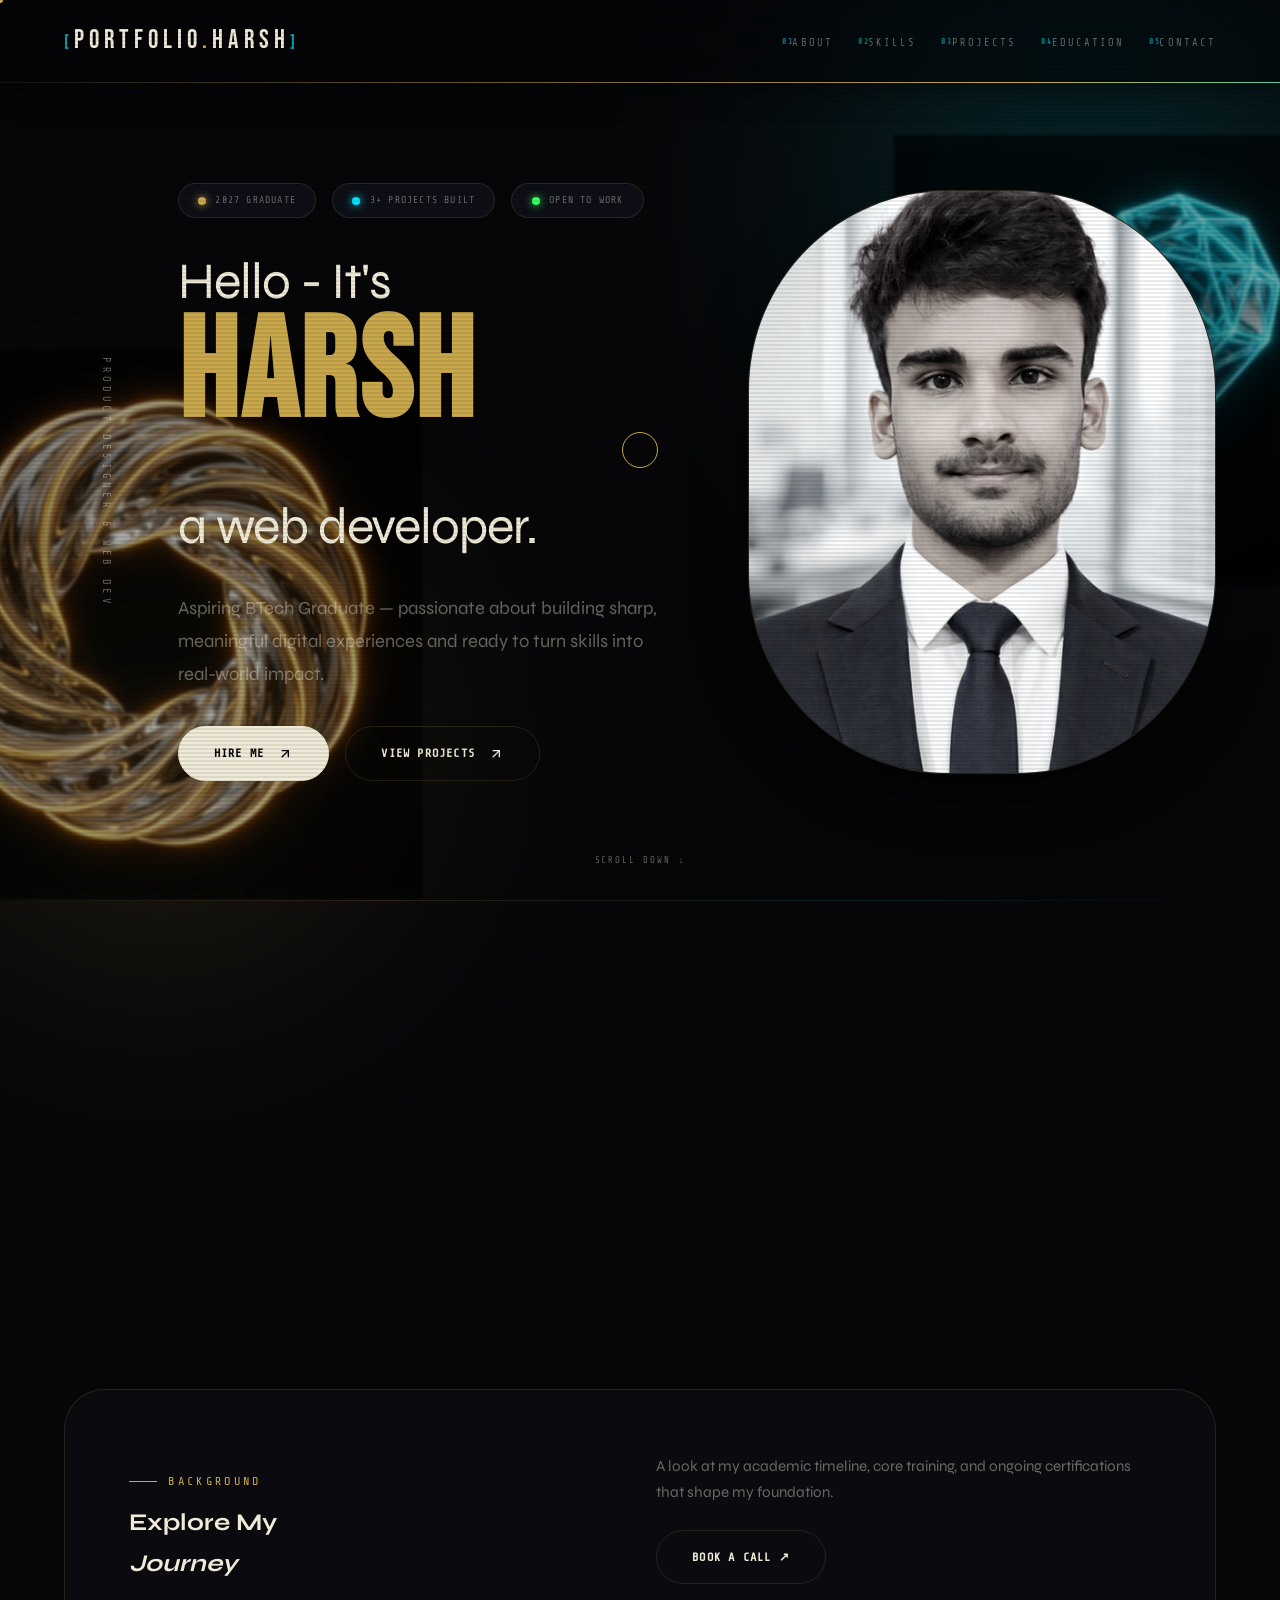
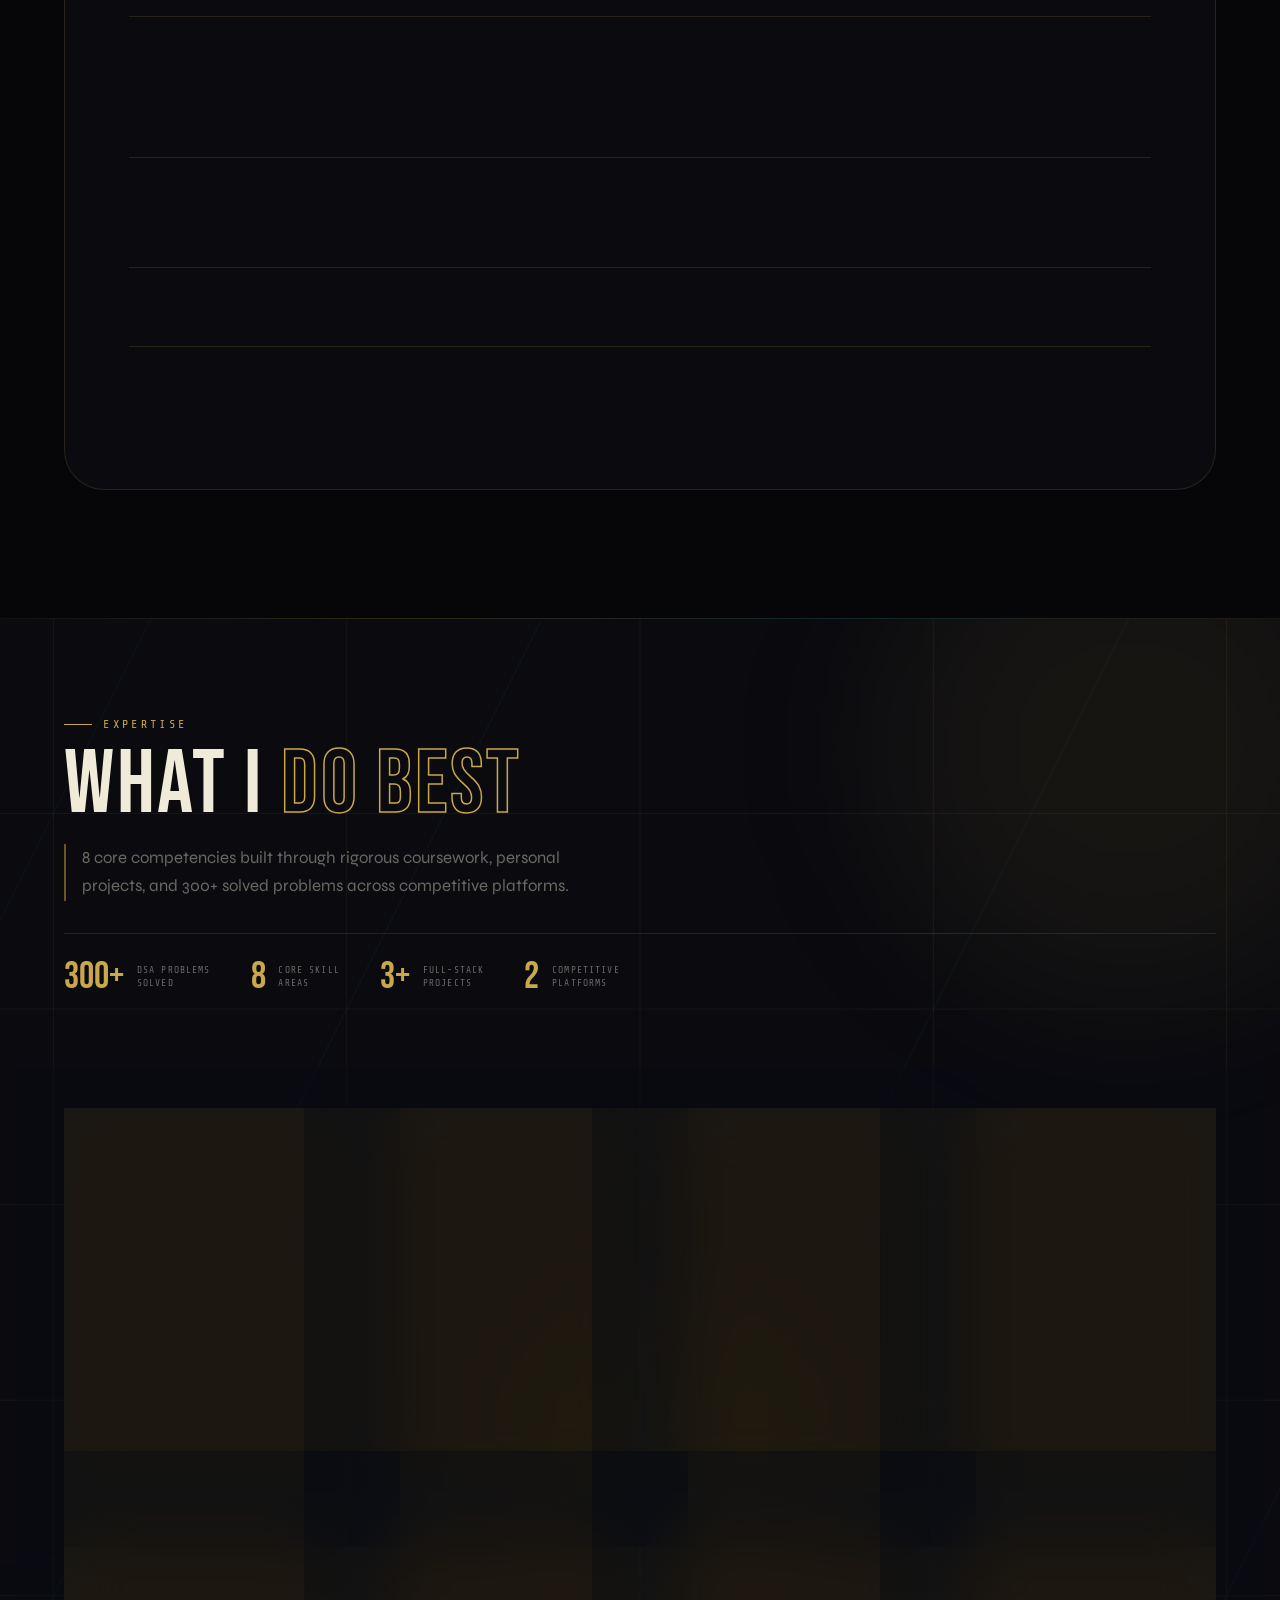
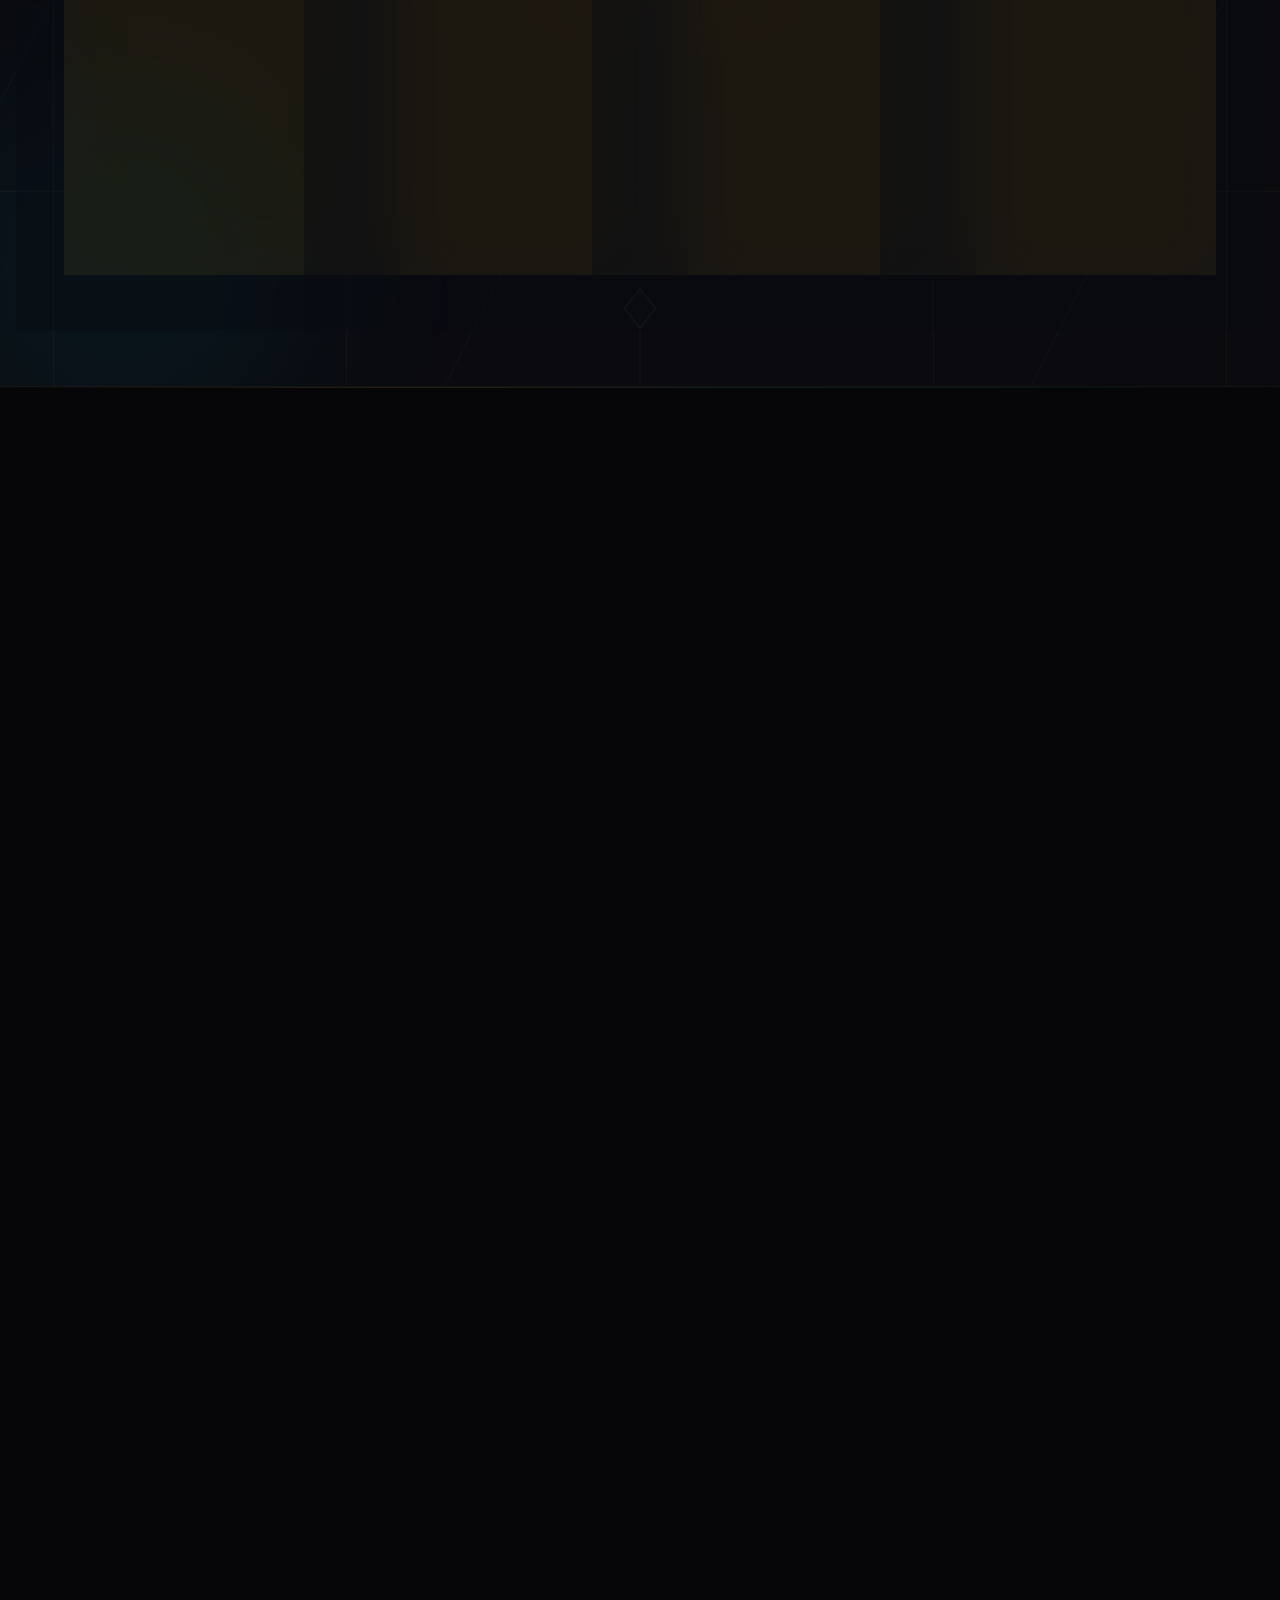
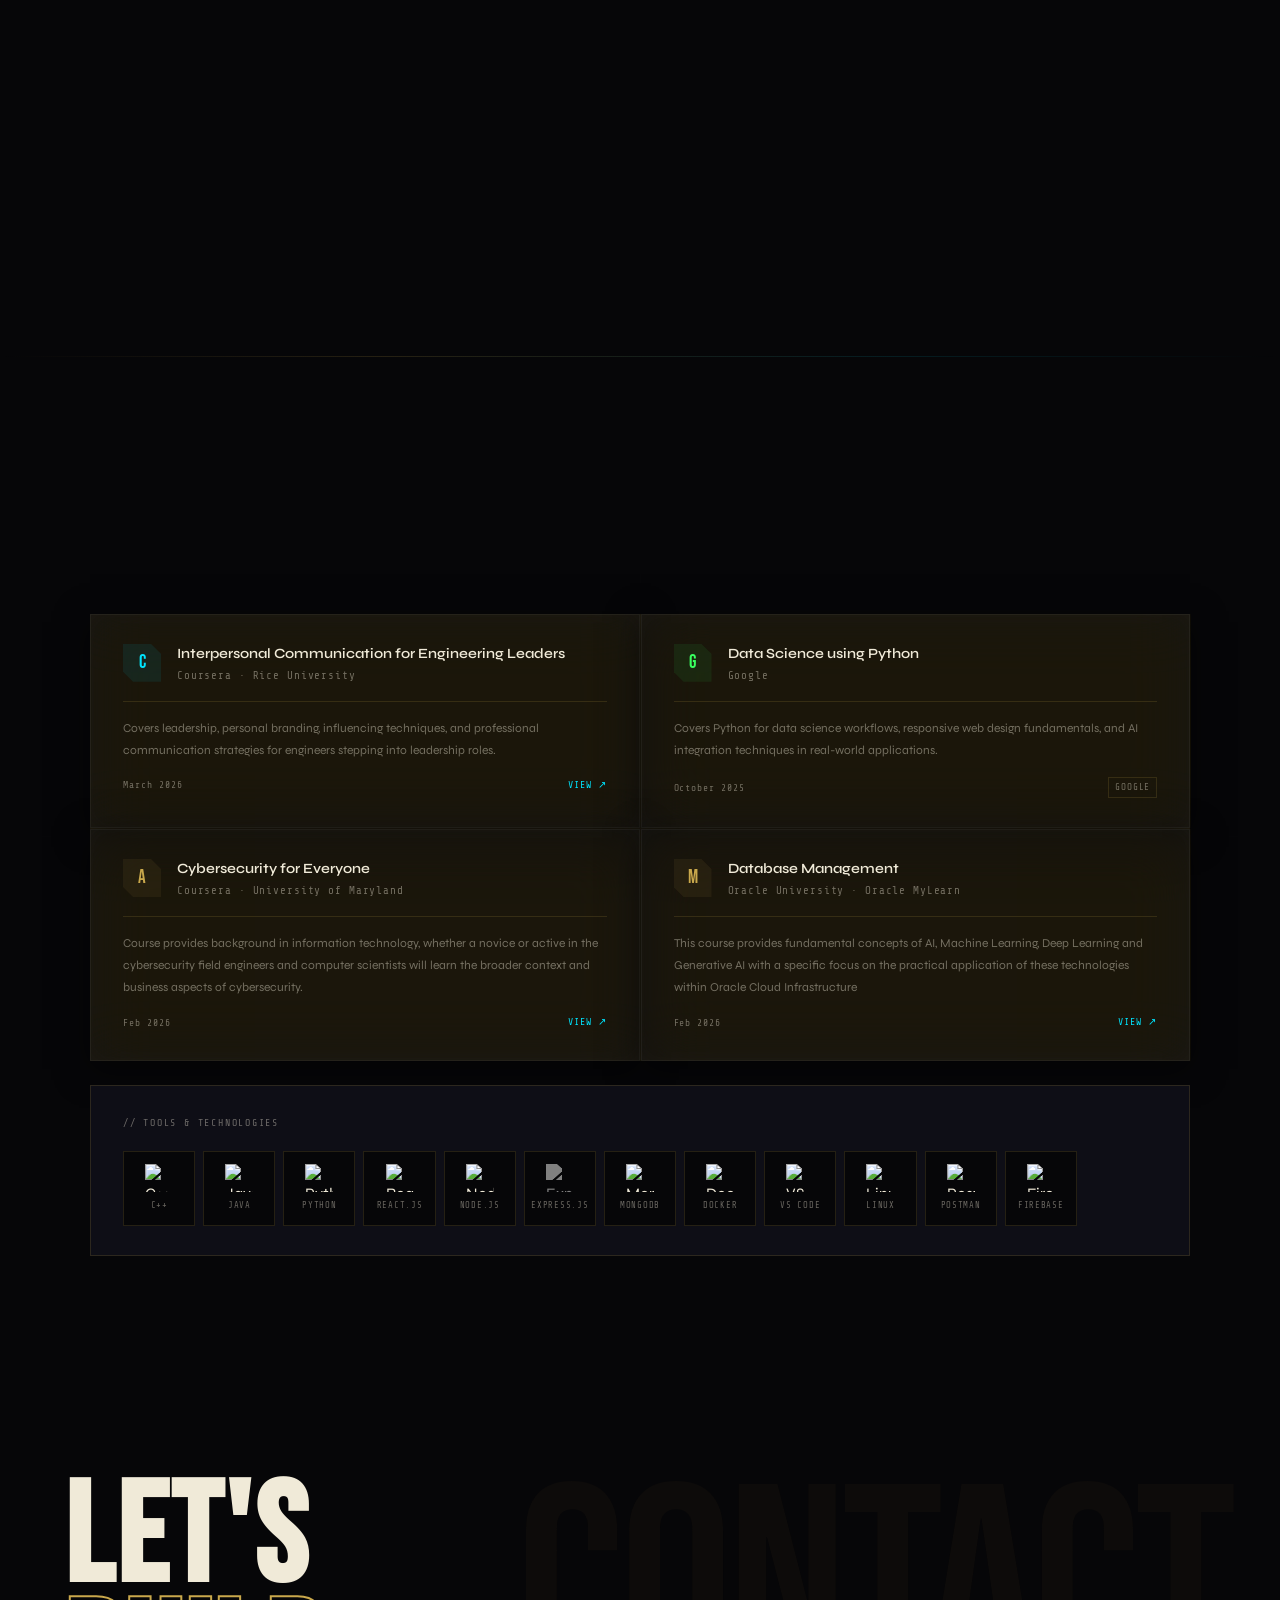
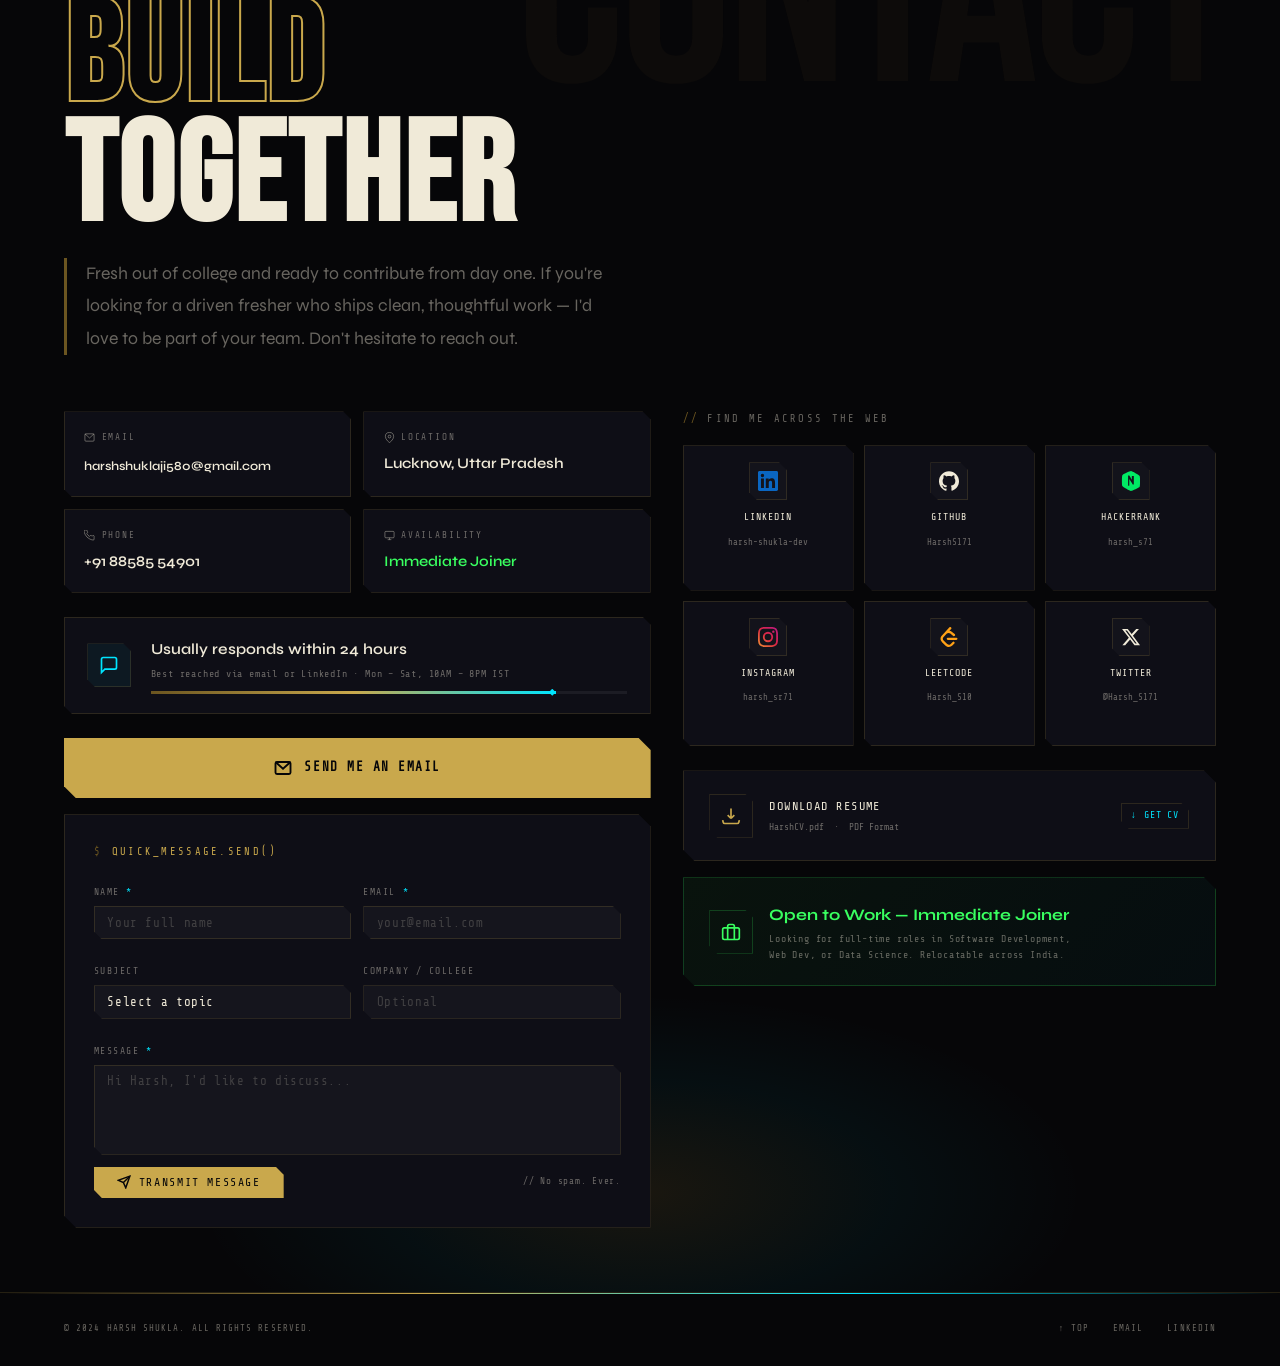
==== commit 950a6997: "new commit" ====
--- a/index.html
+++ b/index.html
@@ -1,882 +1,1061 @@
 <!DOCTYPE html>
 <html lang="en">
+
 <head>
-<meta charset="UTF-8"/>
-<meta name="viewport" content="width=device-width, initial-scale=1.0"/>
-<title>Portfolio — Your Name</title>
-<link rel="preconnect" href="https://fonts.googleapis.com"/>
-<link rel="preconnect" href="https://fonts.gstatic.com" crossorigin/>
-<link href="https://fonts.googleapis.com/css2?family=Bebas+Neue&family=Syne:wght@400;500;600;700;800&family=Share+Tech+Mono&display=swap" rel="stylesheet"/>
-<link rel="stylesheet" href="portfolio.css">
+  <meta charset="UTF-8" />
+  <meta name="viewport" content="width=device-width, initial-scale=1.0" />
+  <title>Portfolio — Harsh</title>
+  <link rel="preconnect" href="https://fonts.googleapis.com" />
+  <link rel="preconnect" href="https://fonts.gstatic.com" crossorigin />
+  <link
+    href="https://fonts.googleapis.com/css2?family=Bebas+Neue&family=Syne:wght@400;500;600;700;800&family=Share+Tech+Mono&display=swap"
+    rel="stylesheet" />
+  <link rel="stylesheet" href="portfolio.css">
 </head>
+
 <body>
 
-<canvas id="grid-canvas"></canvas>
-<div id="cur"></div>
-<div id="cur-ring"></div>
-
-<!-- NAV -->
-<nav id="nav">
-  <a href="#hero" class="nav-logo"><span class="bk">[</span>PORTFOLIO<span class="acc">.</span>HARSH<span class="bk">]</span></a>
-  <ul class="nav-links">
-    <li><a href="#about"><span class="n">01</span>About</a></li>
-    <li><a href="#skills"><span class="n">02</span>Skills</a></li>
-    <li><a href="#projects"><span class="n">03</span>Projects</a></li>
-    <li><a href="#exp"><span class="n">04</span>Education</a></li>
-    <li><a href="#contact"><span class="n">05</span>Contact</a></li>
-  </ul>
-  <div class="nav-glow"></div>
-</nav>
-
-<!-- HERO -->
-<section id="hero">
-  <div class="hero-bg-n">01</div>
-  <div class="hero-vline"></div>
-
-  <p class="hero-eyebrow">Open to Opportunities &nbsp;·&nbsp; Based in Kanpur, India</p>
-
-  <h1 class="hero-name" id="heroName">
-    <span class="solid">HARSH</span>
-    <span class="outline">SHUKLA</span>
-    <!-- <span class="solid">NAME</span> -->
-  </h1>
-
-  <p class="hero-sub">Aspiring BTech Graduate — passionate about building sharp, meaningful digital experiences and ready to turn skills into real-world impact.</p>
-
-  <div class="hero-actions">
-    <a href="#projects" class="btn btn-primary">View Projects &#8594;</a>
-    <a href="#contact" class="btn btn-outline">Hire Me</a>
+  <!-- CUSTOM CURSOR -->
+  <div class="cursor-dot" id="cursor-dot"></div>
+  <div class="cursor-outline" id="cursor-outline"></div>
+
+  <!-- Liquid Glass Orbs -->
+  <div class="orb-glass orb-cyan"></div>
+  <div class="orb-glass orb-gold"></div>
+
+  <!-- 3D Background Figures -->
+  <div class="bg-3d-figures">
+    <img src="3d_figure_cyan.png" class="fig-3d fig-cyan" alt="">
+    <img src="3d_figure_gold.png" class="fig-3d fig-gold" alt="">
   </div>
 
-  <div class="hero-stats">
-    <div class="h-stat"><span class="num">2027</span><span class="lbl">Graduate</span></div>
-    <div class="h-stat"><span class="num">3+</span><span class="lbl">Projects Built</span></div>
-    <div class="h-stat"><span class="num">∞</span><span class="lbl">Hunger to Learn</span></div>
-  </div>
-
-  <div class="scroll-cue">
-    <div class="tick"></div>
-    <span>Scroll</span>
-  </div>
-</section>
-
-<!-- ABOUT -->
-<section id="about" class="section">
-  <div class="inner">
-    <div class="abt-img-wrap reveal">
-      <div class="abt-img-frame">
-        <img src="ChatGPT Image Mar 12, 2026, 03_25_13 PM.png" alt="Harsh">
-      </div>
-      <div class="corner tl"></div><div class="corner tr"></div>
-      <div class="corner bl"></div><div class="corner br"></div>
-      <div class="abt-badge">
-        <span class="big">2027</span>
-        <span class="sm">Batch of<br>LPU</span>
-      </div>
-    </div>
-    <div class="abt-text reveal">
-      <p class="sec-label">About Me</p>
+  <!-- NAV -->
+  <nav id="nav">
+    <a href="#hero" class="nav-logo"><span class="bk">[</span>PORTFOLIO<span class="acc">.</span>HARSH<span
+        class="bk">]</span></a>
+    <ul class="nav-links">
+      <li><a href="#about"><span class="n">01</span>About</a></li>
+      <li><a href="#skills"><span class="n">02</span>Skills</a></li>
+      <li><a href="#projects"><span class="n">03</span>Projects</a></li>
+      <li><a href="#exp"><span class="n">04</span>Education</a></li>
+      <li><a href="#contact"><span class="n">05</span>Contact</a></li>
+    </ul>
+    <div class="nav-glow"></div>
+  </nav>
+
+  <!-- HERO -->
+  <section id="hero" class="hero-bento">
+    <div class="hero-v-text">PRODUCT DESIGNER &amp; WEB DEV</div>
+
+    <div class="hero-left">
+      <div class="hero-badges">
+        <div class="pill-badge"><span class="dot gold"></span>2027 Graduate</div>
+        <div class="pill-badge"><span class="dot cyan"></span>3+ Projects Built</div>
+        <div class="pill-badge"><span class="dot green"></span>Open to Work</div>
+      </div>
+
+      <h1 class="hero-h1">
+        Hello - It's <br>
+        <span class="hero-name-hl">Harsh</span><br>
+        a web developer.
+      </h1>
+
+      <p class="hero-p">
+        Aspiring BTech Graduate — passionate about building sharp, meaningful digital experiences and ready to turn
+        skills into real-world impact.
+      </p>
+
+      <div class="hero-actions">
+        <a href="#contact" class="btn-pill btn-pill-primary">
+          Hire Me
+          <svg viewBox="0 0 24 24" fill="none" class="btn-arr" stroke="currentColor" stroke-width="2">
+            <line x1="7" y1="17" x2="17" y2="7" />
+            <polyline points="7 7 17 7 17 17" />
+          </svg>
+        </a>
+        <a href="#projects" class="btn-pill btn-pill-outline">
+          View Projects
+          <svg viewBox="0 0 24 24" fill="none" class="btn-arr" stroke="currentColor" stroke-width="2">
+            <line x1="7" y1="17" x2="17" y2="7" />
+            <polyline points="7 7 17 7 17 17" />
+          </svg>
+        </a>
+      </div>
+    </div>
+
+    <div class="hero-right tilt-3d">
+      <div class="hero-img-box">
+        <img src="ChatGPT Image Mar 12, 2026, 03_25_13 PM.png" alt="Harsh" class="hero-img">
+      </div>
+    </div>
+
+    <div class="scroll-cue">
+      Scroll down ↓
+    </div>
+  </section>
+
+  <!-- ABOUT & EXPERIENCE -->
+  <section id="about" class="section about-bento">
+
+    <!-- Personal Intro Card -->
+    <div class="abt-intro-card reveal">
+      <div class="abt-intro-left">
+        <div class="abt-intro-head">
+          <span class="greeting">Hello There 👋 It's</span>
+          <h2 class="name-huge">HARSH SHUKLA</h2>
+        </div>
+      </div>
+      <div class="abt-intro-right">
+        <p class="abt-desc">
+          Hey! I'm a passionate fresher B.Tech graduate from Lovely Professional University. I focus on web development,
+          UI design, and problem solving. I love turning ideas into real, working things and thrive on challenges that
+          push me to ship clean, impactful work.
+        </p>
+        <a href="#contact" class="btn-pill btn-pill-primary abt-btn">
+          Let's talk
+          <svg viewBox="0 0 24 24" fill="none" class="btn-arr" stroke="currentColor" stroke-width="2">
+            <line x1="7" y1="17" x2="17" y2="7" />
+            <polyline points="7 7 17 7 17 17" />
+          </svg>
+        </a>
+      </div>
+    </div>
+
+    <!-- Journey Table -->
+    <div id="exp" class="abt-journey reveal">
+      <div class="journey-header">
+        <div class="jh-left">
+          <p class="sec-label">Background</p>
+          <h2>Explore My <br><em>Journey</em></h2>
+        </div>
+        <div class="jh-right">
+          <p class="jh-p">A look at my academic timeline, core training, and ongoing certifications that shape my
+            foundation.</p>
+          <a href="#contact" class="btn-pill btn-pill-outline">Book A Call ↗</a>
+        </div>
+      </div>
+
+      <div class="journey-table">
+        <!-- Item 1 -->
+        <div class="jt-row tilt-3d">
+          <div class="jt-col jt-org">Lovely Professional University</div>
+          <div class="jt-col jt-loc">Phagwara</div>
+          <div class="jt-col jt-role">B.Tech CSE (8.0 CGPA)</div>
+          <div class="jt-col jt-date">2023 — 2027</div>
+          <div class="jt-col jt-tags">
+            <span class="j-tag">Full Stack</span>
+            <span class="j-tag">DSA</span>
+          </div>
+        </div>
+        <!-- Item 2 -->
+        <div class="jt-row tilt-3d">
+          <div class="jt-col jt-org">CipherSchools</div>
+          <div class="jt-col jt-loc">Remote</div>
+          <div class="jt-col jt-role">DSA Training</div>
+          <div class="jt-col jt-date">Jun — Jul 2025</div>
+          <div class="jt-col jt-tags">
+            <span class="j-tag">Problem Solving</span>
+            <span class="j-tag">Algorithms</span>
+          </div>
+        </div>
+        <!-- Item 3 -->
+        <div class="jt-row tilt-3d">
+          <div class="jt-col jt-org">United Public School</div>
+          <div class="jt-col jt-loc">Kanpur</div>
+          <div class="jt-col jt-role">Senior Secondary (90%)</div>
+          <div class="jt-col jt-date">2020 — 2022</div>
+          <div class="jt-col jt-tags">
+            <span class="j-tag">Science</span>
+          </div>
+        </div>
+        <!-- Item 4 -->
+        <div class="jt-row tilt-3d">
+          <div class="jt-col jt-org">NPTEL & Google</div>
+          <div class="jt-col jt-loc">Online</div>
+          <div class="jt-col jt-role">Cloud & Certifications</div>
+          <div class="jt-col jt-date">Ongoing</div>
+          <div class="jt-col jt-tags">
+            <span class="j-tag">Cloud</span>
+            <span class="j-tag">DevOps</span>
+          </div>
+        </div>
+      </div>
+    </div>
+
+  </section>
+
+  <!-- SKILLS -->
+  <section id="skills" class="section section-alt">
+
+    <!-- SVG background -->
+    <svg id="skills-bg-svg" viewBox="0 0 1200 700" xmlns="http://www.w3.org/2000/svg"
+      preserveAspectRatio="xMidYMid slice">
+      <!-- fine grid -->
+      <g stroke="#c9a84c" stroke-width=".3" opacity=".7">
+        <line x1="0" y1="0" x2="0" y2="700" />
+        <line x1="150" y1="0" x2="150" y2="700" />
+        <line x1="300" y1="0" x2="300" y2="700" />
+        <line x1="450" y1="0" x2="450" y2="700" />
+        <line x1="600" y1="0" x2="600" y2="700" />
+        <line x1="750" y1="0" x2="750" y2="700" />
+        <line x1="900" y1="0" x2="900" y2="700" />
+        <line x1="1050" y1="0" x2="1050" y2="700" />
+        <line x1="1200" y1="0" x2="1200" y2="700" />
+        <line x1="0" y1="0" x2="1200" y2="0" />
+        <line x1="0" y1="100" x2="1200" y2="100" />
+        <line x1="0" y1="200" x2="1200" y2="200" />
+        <line x1="0" y1="300" x2="1200" y2="300" />
+        <line x1="0" y1="400" x2="1200" y2="400" />
+        <line x1="0" y1="500" x2="1200" y2="500" />
+        <line x1="0" y1="600" x2="1200" y2="600" />
+        <line x1="0" y1="700" x2="1200" y2="700" />
+      </g>
+      <!-- diagonal slashes -->
+      <g stroke="#00e5ff" stroke-width=".4" opacity=".4">
+        <line x1="0" y1="700" x2="350" y2="0" />
+        <line x1="200" y1="700" x2="550" y2="0" />
+        <line x1="500" y1="700" x2="850" y2="0" />
+        <line x1="800" y1="700" x2="1150" y2="0" />
+        <line x1="950" y1="700" x2="1200" y2="180" />
+      </g>
+      <!-- decorative hexagons -->
+      <g fill="none" stroke="#c9a84c" stroke-width=".6" opacity=".4">
+        <polygon points="60,40 80,30 100,40 100,60 80,70 60,60" />
+        <polygon points="1100,600 1120,590 1140,600 1140,620 1120,630 1100,620" />
+        <polygon points="550,320 570,310 590,320 590,340 570,350 550,340" />
+      </g>
+      <!-- corner brackets -->
+      <g stroke="#c9a84c" stroke-width="1" fill="none" opacity=".6">
+        <polyline points="20,20 20,55 55,55" />
+        <polyline points="1180,20 1180,55 1145,55" />
+        <polyline points="20,680 20,645 55,645" />
+        <polyline points="1180,680 1180,645 1145,645" />
+      </g>
+      <!-- floating diamonds -->
+      <polygon points="50,350 58,360 50,370 42,360" fill="rgba(201,168,76,.25)" stroke="#c9a84c" stroke-width=".8" />
+      <polygon points="1150,200 1158,210 1150,220 1142,210" fill="rgba(0,229,255,.2)" stroke="#00e5ff"
+        stroke-width=".8" />
+      <polygon points="600,650 608,660 600,670 592,660" fill="rgba(201,168,76,.15)" stroke="#c9a84c"
+        stroke-width=".8" />
+    </svg>
+
+    <!-- floating orbs -->
+    <div class="sk-orb sk-orb-1"></div>
+    <div class="sk-orb sk-orb-2"></div>
+    <div class="sk-orb sk-orb-3"></div>
+
+    <!-- HEADER -->
+    <div class="sk-header reveal">
+      <p class="sec-label">Expertise</p>
+      <div class="sk-title">
+        What I <em>do best</em>
+      </div>
+      <p class="sk-subtitle">
+        8 core competencies built through rigorous coursework, personal projects, and 300+ solved problems across
+        competitive platforms.
+      </p>
+      <div class="sk-stats">
+        <div class="sk-stat">
+          <span class="sk-stat-num">300+</span>
+          <span class="sk-stat-txt">DSA Problems<br>Solved</span>
+        </div>
+        <div class="sk-stat">
+          <span class="sk-stat-num">8</span>
+          <span class="sk-stat-txt">Core Skill<br>Areas</span>
+        </div>
+        <div class="sk-stat">
+          <span class="sk-stat-num">3+</span>
+          <span class="sk-stat-txt">Full-Stack<br>Projects</span>
+        </div>
+        <div class="sk-stat">
+          <span class="sk-stat-num">2</span>
+          <span class="sk-stat-txt">Competitive<br>Platforms</span>
+        </div>
+      </div>
+    </div>
+
+    <!-- FILTER TABS -->
+    <div class="sk-tabs reveal">
+      <button class="sk-tab active" data-filter="all">All Skills</button>
+      <button class="sk-tab" data-filter="languages">Languages</button>
+      <button class="sk-tab" data-filter="web">Web & Stack</button>
+      <button class="sk-tab" data-filter="cs">CS Fundamentals</button>
+      <button class="sk-tab" data-filter="tools">Tools & Infra</button>
+    </div>
+
+    <!-- GRID -->
+    <div class="sk-grid reveal">
+
+      <!-- 01 C++ / Java -->
+      <div class="sk-card" data-cat="languages" style="--skill-color: #EA2D2E;">
+        <div class="sk-glass-inner"></div>
+        <div class="bg-n">01</div>
+        <span class="sk-num">#01</span>
+        <div class="sk-icon-wrap">
+          <span class="sk-emoji">y</span>
+          <!-- C++ SVG -->
+          <svg class="sk-svg-icon" viewBox="0 0 128 128" xmlns="http://www.w3.org/2000/svg">
+            <path fill="#00599C"
+              d="M117.5 33.5l.3-.2c-.6-1-1.2-2-1.9-3L116 30l-.3-.2C105.1 12 85.3 0 62.7 0S20.3 11.7 9.7 29.8L9.6 30l-.3.2c-.7 1-1.3 2-1.9 3l.3.2L4.8 37l.2.2C4.4 38.4 3.8 39.6 3.3 40.8L3 41l-.2.1C-.4 49.1-1.9 57.4-1.9 64s1.5 14.9 4.7 22.9l.2.1.3.6c.5 1.2 1.1 2.4 1.7 3.6l-.2.2 2.9 3.6-.3.2c.6 1 1.2 2 1.9 3l.3.2.3.2c10.6 18 30.4 30 53 30s42.4-12 53-30l.3-.2.3-.2c.7-1 1.3-2 1.9-3l-.3-.2 2.9-3.6-.2-.2c.6-1.2 1.2-2.4 1.7-3.6l.3-.6.2-.1c3.2-8 4.7-16.3 4.7-22.9s-1.5-14.9-4.7-22.9l-.2-.1-.3-.6c-.5-1.2-1.1-2.4-1.7-3.6l.2-.2z" />
+            <path fill="#fff"
+              d="M64 18c25.4 0 46 20.6 46 46S89.4 110 64 110 18 89.4 18 64s20.6-46 46-46zm-9.8 60.3c2.3 1.4 4.8 2.1 7.6 2.1 4 0 7.2-1.1 9.7-3.3 2.4-2.2 3.9-5.3 4.4-9.2h-6.4c-.4 2.1-1.2 3.7-2.4 4.8-1.2 1.1-2.9 1.7-5 1.7-2.7 0-4.9-1.1-6.5-3.2-1.6-2.1-2.4-5.1-2.4-9s.8-7 2.4-9.2c1.6-2.2 3.8-3.3 6.5-3.3 2.1 0 3.8.6 5 1.7 1.2 1.1 2 2.6 2.4 4.5h6.4c-.5-3.7-2-6.6-4.4-8.7-2.5-2.1-5.7-3.1-9.7-3.1-2.8 0-5.3.7-7.6 2.1-2.3 1.4-4 3.4-5.3 6s-1.9 5.7-1.9 9.3.6 6.7 1.9 9.3 3 4.6 5.3 6z" />
+          </svg>
+          <!-- Java SVG -->
+          <svg class="sk-svg-icon" viewBox="0 0 128 128" xmlns="http://www.w3.org/2000/svg">
+            <path fill="#0074BD"
+              d="M47.617 98.12s-4.767 2.774 3.397 3.71c9.892 1.13 14.947.968 25.845-1.092 0 0 2.871 1.795 6.873 3.351-24.439 10.47-55.308-.607-36.115-5.969z" />
+            <path fill="#EA2D2E"
+              d="M69.802 61.271c6.025 6.935-1.58 13.17-1.58 13.17s15.289-7.891 8.269-17.777c-6.559-9.215-11.587-13.792 15.635-29.58 0 .001-42.731 10.67-22.324 34.187z" />
+            <path fill="#0074BD"
+              d="M102.123 108.229s3.529 2.91-3.888 5.159c-14.102 4.272-58.706 5.56-71.094.171-4.451-1.938 3.899-4.625 6.526-5.192 2.739-.593 4.303-.485 4.303-.485-4.953-3.487-32.013 6.85-13.743 9.815 49.821 8.076 90.817-3.637 77.896-9.468z" />
+            <path fill="#EA2D2E"
+              d="M76.491 1.587S89.459 14.563 64.188 34.51c-20.266 16.006-4.621 25.13-.007 35.559-11.831-10.673-20.509-20.07-14.688-28.815C58.041 28.42 81.722 22.195 76.491 1.587z" />
+            <path fill="#0074BD"
+              d="M52.214 126.021c22.476 1.437 57-.8 57.817-11.436 0 0-1.571 4.032-18.577 7.231-19.186 3.612-42.854 3.191-56.887.874 0 .001 2.875 2.381 17.647 3.331z" />
+          </svg>
+          <span class="sk-level adv">Advanced</span>
+        </div>
+        <h3>C++ &amp; Java</h3>
+        <p>Proficient in both languages with strong OOP, collections, multithreading, and design patterns. Core
+          languages for competitive programming and system-level thinking.</p>
+        <div class="sk-tags">
+          <span class="sk-tag">OOP</span><span class="sk-tag">STL</span>
+          <span class="sk-tag">Multithreading</span><span class="sk-tag">Design Patterns</span>
+        </div>
+        <div class="bar-wrap"><span class="bar-pct">92%</span>
+          <div class="bar" data-width="92"></div>
+        </div>
+      </div>
+
+      <!-- 02 DSA -->
+      <div class="sk-card" data-cat="cs" style="--skill-color: #00E5FF;">
+        <div class="sk-glass-inner"></div>
+        <div class="bg-n">02</div>
+        <span class="sk-num">#02</span>
+        <div class="sk-icon-wrap">
+          <span class="sk-emoji"></span>
+          <svg class="sk-svg-icon" viewBox="0 0 24 24" fill="none" xmlns="http://www.w3.org/2000/svg">
+            <path d="M12 2L2 7l10 5 10-5-10-5z" stroke="#c9a84c" stroke-width="1.5" stroke-linejoin="round" />
+            <path d="M2 17l10 5 10-5" stroke="#00e5ff" stroke-width="1.5" stroke-linejoin="round" />
+            <path d="M2 12l10 5 10-5" stroke="#c9a84c" stroke-width="1.5" stroke-linejoin="round" opacity=".6" />
+          </svg>
+          <span class="sk-level adv">Advanced</span>
+        </div>
+        <h3>Data Structures &amp; Algorithms</h3>
+        <p>Strong foundation in arrays, trees, graphs, dynamic programming, and recursion. 300+ problems solved on
+          LeetCode and HackerRank with optimized time complexity.</p>
+        <div class="sk-tags">
+          <span class="sk-tag">Trees / Graphs</span><span class="sk-tag">DP</span>
+          <span class="sk-tag">LeetCode 300+</span><span class="sk-tag">HackerRank</span>
+        </div>
+        <div class="bar-wrap"><span class="bar-pct">88%</span>
+          <div class="bar" data-width="88"></div>
+        </div>
+      </div>
+
+      <!-- 03 MERN -->
+      <div class="sk-card" data-cat="web" style="--skill-color: #83CD29;">
+        <div class="sk-glass-inner"></div>
+        <div class="bg-n">03</div>
+        <span class="sk-num">#03</span>
+        <div class="sk-icon-wrap">
+          <span class="sk-emoji"></span>
+          <!-- React icon -->
+          <svg class="sk-svg-icon" viewBox="0 0 24 24" fill="none" xmlns="http://www.w3.org/2000/svg">
+            <circle cx="12" cy="12" r="2.5" fill="#61DAFB" />
+            <ellipse cx="12" cy="12" rx="10" ry="4" stroke="#61DAFB" stroke-width="1.2" fill="none" />
+            <ellipse cx="12" cy="12" rx="10" ry="4" stroke="#61DAFB" stroke-width="1.2" fill="none"
+              transform="rotate(60 12 12)" />
+            <ellipse cx="12" cy="12" rx="10" ry="4" stroke="#61DAFB" stroke-width="1.2" fill="none"
+              transform="rotate(120 12 12)" />
+          </svg>
+          <!-- Node icon -->
+          <svg class="sk-svg-icon" viewBox="0 0 24 24" fill="none" xmlns="http://www.w3.org/2000/svg">
+            <path d="M12 2L3 7v10l9 5 9-5V7L12 2z" stroke="#83CD29" stroke-width="1.3" stroke-linejoin="round" />
+            <path d="M8 10.5V14l4 2 4-2v-3.5L12 13l-4-2.5z" fill="#83CD29" opacity=".4" />
+          </svg>
+          <span class="sk-level int">Intermediate</span>
+        </div>
+        <h3>MERN Stack</h3>
+        <p>Full-stack development with MongoDB, Express.js, React.js, and Node.js. Built dynamic, responsive
+          applications with REST APIs and modern component architecture.</p>
+        <div class="sk-tags">
+          <span class="sk-tag">React.js</span><span class="sk-tag">Node.js</span>
+          <span class="sk-tag">MongoDB</span><span class="sk-tag">REST APIs</span>
+        </div>
+        <div class="bar-wrap"><span class="bar-pct">80%</span>
+          <div class="bar" data-width="80"></div>
+        </div>
+      </div>
+
+      <!-- 04 DevOps -->
+      <div class="sk-card" data-cat="tools" style="--skill-color: #019BC6;">
+        <div class="sk-glass-inner"></div>
+        <div class="bg-n">04</div>
+        <span class="sk-num">#04</span>
+        <div class="sk-icon-wrap">
+          <span class="sk-emoji"></span>
+          <svg class="sk-svg-icon" viewBox="0 0 24 24" fill="none" xmlns="http://www.w3.org/2000/svg">
+            <rect x="2" y="7" width="3" height="3" rx=".4" fill="#019BC6" />
+            <rect x="6" y="7" width="3" height="3" rx=".4" fill="#019BC6" />
+            <rect x="10" y="7" width="3" height="3" rx=".4" fill="#019BC6" />
+            <rect x="6" y="3" width="3" height="3" rx=".4" fill="#019BC6" />
+            <rect x="10" y="3" width="3" height="3" rx=".4" fill="#019BC6" />
+            <rect x="10" y="11" width="3" height="3" rx=".4" fill="#019BC6" opacity=".6" />
+            <path d="M2 12c0 3 2 5 6 5h9c3 0 5-2 4-5" stroke="#019BC6" stroke-width="1.2" />
+            <path d="M20 10c1-1 3-1 3 1" stroke="#019BC6" stroke-width="1.2" />
+          </svg>
+          <span class="sk-level int">Intermediate</span>
+        </div>
+        <h3>DevOps &amp; Docker</h3>
+        <p>Containerization with Docker for consistent development and deployment environments. Created and managed
+          containers and images for scalable application deployments.</p>
+        <div class="sk-tags">
+          <span class="sk-tag">Docker</span><span class="sk-tag">Containers</span>
+          <span class="sk-tag">CI/CD Basics</span><span class="sk-tag">Linux</span>
+        </div>
+        <div class="bar-wrap"><span class="bar-pct">76%</span>
+          <div class="bar" data-width="76"></div>
+        </div>
+      </div>
+
+      <!-- 05 SQL -->
+      <div class="sk-card" data-cat="tools" style="--skill-color: #c9a84c;">
+        <div class="sk-glass-inner"></div>
+        <div class="bg-n">05</div>
+        <span class="sk-num">#05</span>
+        <div class="sk-icon-wrap">
+          <span class="sk-emoji"></span>
+          <svg class="sk-svg-icon" viewBox="0 0 24 24" fill="none" xmlns="http://www.w3.org/2000/svg">
+            <ellipse cx="12" cy="5" rx="8" ry="3" stroke="#c9a84c" stroke-width="1.4" />
+            <path d="M4 5v5c0 1.66 3.58 3 8 3s8-1.34 8-3V5" stroke="#c9a84c" stroke-width="1.4" />
+            <path d="M4 10v5c0 1.66 3.58 3 8 3s8-1.34 8-3v-5" stroke="#c9a84c" stroke-width="1.4" />
+            <path d="M4 15v4c0 1.66 3.58 3 8 3s8-1.34 8-3v-4" stroke="#00e5ff" stroke-width="1.4" opacity=".7" />
+          </svg>
+          <span class="sk-level adv">Advanced</span>
+        </div>
+        <h3>SQL / Databases</h3>
+        <p>Strong command over relational databases, complex queries, joins, indexing, and normalization. Designed and
+          managed structured data efficiently using MySQL and MongoDB.</p>
+        <div class="sk-tags">
+          <span class="sk-tag">MySQL</span><span class="sk-tag">Joins & Indexing</span>
+          <span class="sk-tag">Normalization</span><span class="sk-tag">MongoDB</span>
+        </div>
+        <div class="bar-wrap"><span class="bar-pct">85%</span>
+          <div class="bar" data-width="85"></div>
+        </div>
+      </div>
+
+      <!-- 06 Networks -->
+      <div class="sk-card" data-cat="cs" style="--skill-color: #A485FF;">
+        <div class="sk-glass-inner"></div>
+        <div class="bg-n">06</div>
+        <span class="sk-num">#06</span>
+        <div class="sk-icon-wrap">
+          <span class="sk-emoji"></span>
+          <svg class="sk-svg-icon" viewBox="0 0 24 24" fill="none" xmlns="http://www.w3.org/2000/svg">
+            <circle cx="12" cy="12" r="10" stroke="#c9a84c" stroke-width="1.3" />
+            <line x1="2" y1="12" x2="22" y2="12" stroke="#c9a84c" stroke-width="1.3" />
+            <path d="M12 2C9.33 6 8 9 8 12s1.33 6 4 10" stroke="#00e5ff" stroke-width="1.3" />
+            <path d="M12 2c2.67 4 4 7 4 10s-1.33 6-4 10" stroke="#00e5ff" stroke-width="1.3" />
+            <line x1="2" y1="8" x2="22" y2="8" stroke="#c9a84c" stroke-width=".7" opacity=".5" />
+            <line x1="2" y1="16" x2="22" y2="16" stroke="#c9a84c" stroke-width=".7" opacity=".5" />
+          </svg>
+          <span class="sk-level int">Intermediate</span>
+        </div>
+        <h3>Computer Networks</h3>
+        <p>Solid understanding of HTTP, TCP/IP, DNS, and client-server architecture. Applied networking knowledge in API
+          development and web communication protocols.</p>
+        <div class="sk-tags">
+          <span class="sk-tag">HTTP/HTTPS</span><span class="sk-tag">TCP/IP</span>
+          <span class="sk-tag">DNS</span><span class="sk-tag">REST</span>
+        </div>
+        <div class="bar-wrap"><span class="bar-pct">70%</span>
+          <div class="bar" data-width="70"></div>
+        </div>
+      </div>
+
+      <!-- 07 Python -->
+      <div class="sk-card" data-cat="languages" style="--skill-color: #FFE873;">
+        <div class="sk-glass-inner"></div>
+        <div class="bg-n">07</div>
+        <span class="sk-num">#07</span>
+        <div class="sk-icon-wrap">
+          <span class="sk-emoji"></span>
+          <svg class="sk-svg-icon" viewBox="0 0 128 128" xmlns="http://www.w3.org/2000/svg">
+            <linearGradient id="py1" x1="70.252" y1="1237.476" x2="170.659" y2="1151.089" gradientUnits="userSpaceOnUse"
+              gradientTransform="matrix(.563 0 0 .568 -29.215 -655.234)">
+              <stop offset="0" stop-color="#5A9FD4" />
+              <stop offset="1" stop-color="#306998" />
+            </linearGradient>
+            <linearGradient id="py2" x1="209.474" y1="1098.811" x2="173.62" y2="1149.537" gradientUnits="userSpaceOnUse"
+              gradientTransform="matrix(.563 0 0 .568 -29.215 -655.234)">
+              <stop offset="0" stop-color="#FFD43B" />
+              <stop offset="1" stop-color="#FFE873" />
+            </linearGradient>
+            <path fill="url(#py1)"
+              d="M63.391 1.988c-4.222.02-8.252.379-11.8 1.007-10.45 1.846-12.346 5.71-12.346 12.837v9.411h24.693v3.137H29.977c-7.176 0-13.46 4.313-15.426 12.521-2.268 9.405-2.368 15.275 0 25.096 1.755 7.311 5.947 12.519 13.124 12.519h8.491V67.234c0-8.151 7.051-15.34 15.426-15.34h24.665c6.866 0 12.346-5.654 12.346-12.548V15.833c0-6.693-5.646-11.72-12.346-12.837-4.244-.706-8.645-1.027-12.866-1.008zm-13.354 7.569c2.55 0 4.634 2.117 4.634 4.721 0 2.593-2.083 4.69-4.634 4.69-2.56 0-4.633-2.097-4.633-4.69-.001-2.604 2.073-4.721 4.633-4.721z" />
+            <path fill="url(#py2)"
+              d="M91.682 28.38v10.966c0 8.5-7.208 15.655-15.426 15.655H51.591c-6.756 0-12.346 5.783-12.346 12.548v23.515c0 6.693 5.818 10.614 12.346 12.547 7.816 2.297 15.312 2.713 24.665 0 6.216-1.801 12.346-5.423 12.346-12.547v-9.412H63.938v-3.138h37.012c7.176 0 9.852-5.005 12.348-12.519 2.578-7.735 2.467-15.174 0-25.096-1.774-7.145-5.161-12.521-12.348-12.521h-9.268z" />
+          </svg>
+          <span class="sk-level int">Intermediate</span>
+        </div>
+        <h3>Python</h3>
+        <p>Proficient in Python for scripting, automation, backend development, and data handling. Used in academic
+          projects for logic-intensive and data science tasks.</p>
+        <div class="sk-tags">
+          <span class="sk-tag">Scripting</span><span class="sk-tag">Automation</span>
+          <span class="sk-tag">Data Science</span><span class="sk-tag">Flask Basics</span>
+        </div>
+        <div class="bar-wrap"><span class="bar-pct">75%</span>
+          <div class="bar" data-width="75"></div>
+        </div>
+      </div>
+
+      <!-- 08 OS -->
+      <div class="sk-card" data-cat="cs" style="--skill-color: #FF4081;">
+        <div class="sk-glass-inner"></div>
+        <div class="bg-n">08</div>
+        <span class="sk-num">#08</span>
+        <div class="sk-icon-wrap">
+          <span class="sk-emoji"></span>
+          <svg class="sk-svg-icon" viewBox="0 0 24 24" fill="none" xmlns="http://www.w3.org/2000/svg">
+            <rect x="2" y="3" width="20" height="14" rx="2" stroke="#c9a84c" stroke-width="1.4" />
+            <path d="M8 21h8M12 17v4" stroke="#c9a84c" stroke-width="1.4" />
+            <circle cx="7" cy="10" r="1.5" fill="#00e5ff" opacity=".7" />
+            <circle cx="12" cy="10" r="1.5" fill="#c9a84c" opacity=".7" />
+            <circle cx="17" cy="10" r="1.5" fill="#00e5ff" opacity=".5" />
+            <line x1="2" y1="7" x2="22" y2="7" stroke="#c9a84c" stroke-width=".8" opacity=".5" />
+          </svg>
+          <span class="sk-level int">Intermediate</span>
+        </div>
+        <h3>Operating Systems</h3>
+        <p>Core OS concepts including processes, threads, scheduling, memory management, deadlocks, and file systems.
+          Applied in system-level analysis and design.</p>
+        <div class="sk-tags">
+          <span class="sk-tag">Processes</span><span class="sk-tag">Memory Mgmt</span>
+          <span class="sk-tag">Scheduling</span><span class="sk-tag">Linux</span>
+        </div>
+        <div class="bar-wrap"><span class="bar-pct">70%</span>
+          <div class="bar" data-width="70"></div>
+        </div>
+      </div>
+
+    </div><!-- /sk-grid -->
+
+  </section>
+
+  <!-- PROJECTS - Enhanced -->
+  <section id="projects" class="section">
+    <div style="max-width:1200px;margin:0 auto 4rem;" class="reveal">
+      <p class="sec-label">Academic &amp; Personal Work</p>
       <div class="sec-head">
-        <h2>A <em>curious mind</em><br>ready to build</h2>
-      </div>
-      <p>Hey! I'm Harsh — a fresher B.Tech graduate from Lovely Proffesional University. I'm passionate about web development, UI design, problem solving and love turning ideas into real, working things.</p>
-      <p>During college I focused on web development, built several personal and academic projects, and picked up skills across web development, backend and data structures. I'm a fast learner who thrives on challenges and ships clean work.</p>
-      <p>Currently looking for my first full-time opportunity where I can contribute, grow, and make a real impact from day one.</p>
-    </div>
-  </div>
-</section>
-
-<!-- SKILLS -->
-<section id="skills" class="section section-alt">
- 
-  <!-- SVG background -->
-  <svg id="skills-bg-svg" viewBox="0 0 1200 700" xmlns="http://www.w3.org/2000/svg" preserveAspectRatio="xMidYMid slice">
-    <!-- fine grid -->
-    <g stroke="#c9a84c" stroke-width=".3" opacity=".7">
-      <line x1="0" y1="0" x2="0" y2="700" /><line x1="150" y1="0" x2="150" y2="700"/>
-      <line x1="300" y1="0" x2="300" y2="700"/><line x1="450" y1="0" x2="450" y2="700"/>
-      <line x1="600" y1="0" x2="600" y2="700"/><line x1="750" y1="0" x2="750" y2="700"/>
-      <line x1="900" y1="0" x2="900" y2="700"/><line x1="1050" y1="0" x2="1050" y2="700"/>
-      <line x1="1200" y1="0" x2="1200" y2="700"/>
-      <line x1="0" y1="0" x2="1200" y2="0"/><line x1="0" y1="100" x2="1200" y2="100"/>
-      <line x1="0" y1="200" x2="1200" y2="200"/><line x1="0" y1="300" x2="1200" y2="300"/>
-      <line x1="0" y1="400" x2="1200" y2="400"/><line x1="0" y1="500" x2="1200" y2="500"/>
-      <line x1="0" y1="600" x2="1200" y2="600"/><line x1="0" y1="700" x2="1200" y2="700"/>
-    </g>
-    <!-- diagonal slashes -->
-    <g stroke="#00e5ff" stroke-width=".4" opacity=".4">
-      <line x1="0" y1="700" x2="350" y2="0"/><line x1="200" y1="700" x2="550" y2="0"/>
-      <line x1="500" y1="700" x2="850" y2="0"/><line x1="800" y1="700" x2="1150" y2="0"/>
-      <line x1="950" y1="700" x2="1200" y2="180"/>
-    </g>
-    <!-- decorative hexagons -->
-    <g fill="none" stroke="#c9a84c" stroke-width=".6" opacity=".4">
-      <polygon points="60,40 80,30 100,40 100,60 80,70 60,60"/>
-      <polygon points="1100,600 1120,590 1140,600 1140,620 1120,630 1100,620"/>
-      <polygon points="550,320 570,310 590,320 590,340 570,350 550,340"/>
-    </g>
-    <!-- corner brackets -->
-    <g stroke="#c9a84c" stroke-width="1" fill="none" opacity=".6">
-      <polyline points="20,20 20,55 55,55"/>
-      <polyline points="1180,20 1180,55 1145,55"/>
-      <polyline points="20,680 20,645 55,645"/>
-      <polyline points="1180,680 1180,645 1145,645"/>
-    </g>
-    <!-- floating diamonds -->
-    <polygon points="50,350 58,360 50,370 42,360" fill="rgba(201,168,76,.25)" stroke="#c9a84c" stroke-width=".8"/>
-    <polygon points="1150,200 1158,210 1150,220 1142,210" fill="rgba(0,229,255,.2)" stroke="#00e5ff" stroke-width=".8"/>
-    <polygon points="600,650 608,660 600,670 592,660" fill="rgba(201,168,76,.15)" stroke="#c9a84c" stroke-width=".8"/>
-  </svg>
- 
-  <!-- floating orbs -->
-  <div class="sk-orb sk-orb-1"></div>
-  <div class="sk-orb sk-orb-2"></div>
-  <div class="sk-orb sk-orb-3"></div>
- 
-  <!-- HEADER -->
-  <div class="sk-header reveal">
-    <p class="sec-label">Expertise</p>
-    <div class="sk-title">
-      What I <em>do best</em>
-    </div>
-    <p class="sk-subtitle">
-      8 core competencies built through rigorous coursework, personal projects, and 300+ solved problems across competitive platforms.
-    </p>
-    <div class="sk-stats">
-      <div class="sk-stat">
-        <span class="sk-stat-num">300+</span>
-        <span class="sk-stat-txt">DSA Problems<br>Solved</span>
-      </div>
-      <div class="sk-stat">
-        <span class="sk-stat-num">8</span>
-        <span class="sk-stat-txt">Core Skill<br>Areas</span>
-      </div>
-      <div class="sk-stat">
-        <span class="sk-stat-num">3+</span>
-        <span class="sk-stat-txt">Full-Stack<br>Projects</span>
-      </div>
-      <div class="sk-stat">
-        <span class="sk-stat-num">2</span>
-        <span class="sk-stat-txt">Competitive<br>Platforms</span>
-      </div>
-    </div>
-  </div>
- 
-  <!-- FILTER TABS -->
-  <div class="sk-tabs reveal">
-    <button class="sk-tab active" data-filter="all">All Skills</button>
-    <button class="sk-tab" data-filter="languages">Languages</button>
-    <button class="sk-tab" data-filter="web">Web & Stack</button>
-    <button class="sk-tab" data-filter="cs">CS Fundamentals</button>
-    <button class="sk-tab" data-filter="tools">Tools & Infra</button>
-  </div>
- 
-  <!-- GRID -->
-  <div class="sk-grid reveal">
- 
-    <!-- 01 C++ / Java -->
-    <div class="sk-card" data-cat="languages">
-      <div class="sk-glass-inner"></div>
-      <div class="bg-n">01</div>
-      <span class="sk-num">#01</span>
-      <div class="sk-icon-wrap">
-        <span class="sk-emoji">y</span>
-        <!-- C++ SVG -->
-        <svg class="sk-svg-icon" viewBox="0 0 128 128" xmlns="http://www.w3.org/2000/svg">
-          <path fill="#00599C" d="M117.5 33.5l.3-.2c-.6-1-1.2-2-1.9-3L116 30l-.3-.2C105.1 12 85.3 0 62.7 0S20.3 11.7 9.7 29.8L9.6 30l-.3.2c-.7 1-1.3 2-1.9 3l.3.2L4.8 37l.2.2C4.4 38.4 3.8 39.6 3.3 40.8L3 41l-.2.1C-.4 49.1-1.9 57.4-1.9 64s1.5 14.9 4.7 22.9l.2.1.3.6c.5 1.2 1.1 2.4 1.7 3.6l-.2.2 2.9 3.6-.3.2c.6 1 1.2 2 1.9 3l.3.2.3.2c10.6 18 30.4 30 53 30s42.4-12 53-30l.3-.2.3-.2c.7-1 1.3-2 1.9-3l-.3-.2 2.9-3.6-.2-.2c.6-1.2 1.2-2.4 1.7-3.6l.3-.6.2-.1c3.2-8 4.7-16.3 4.7-22.9s-1.5-14.9-4.7-22.9l-.2-.1-.3-.6c-.5-1.2-1.1-2.4-1.7-3.6l.2-.2z"/>
-          <path fill="#fff" d="M64 18c25.4 0 46 20.6 46 46S89.4 110 64 110 18 89.4 18 64s20.6-46 46-46zm-9.8 60.3c2.3 1.4 4.8 2.1 7.6 2.1 4 0 7.2-1.1 9.7-3.3 2.4-2.2 3.9-5.3 4.4-9.2h-6.4c-.4 2.1-1.2 3.7-2.4 4.8-1.2 1.1-2.9 1.7-5 1.7-2.7 0-4.9-1.1-6.5-3.2-1.6-2.1-2.4-5.1-2.4-9s.8-7 2.4-9.2c1.6-2.2 3.8-3.3 6.5-3.3 2.1 0 3.8.6 5 1.7 1.2 1.1 2 2.6 2.4 4.5h6.4c-.5-3.7-2-6.6-4.4-8.7-2.5-2.1-5.7-3.1-9.7-3.1-2.8 0-5.3.7-7.6 2.1-2.3 1.4-4 3.4-5.3 6s-1.9 5.7-1.9 9.3.6 6.7 1.9 9.3 3 4.6 5.3 6z"/>
-        </svg>
-        <!-- Java SVG -->
-        <svg class="sk-svg-icon" viewBox="0 0 128 128" xmlns="http://www.w3.org/2000/svg">
-          <path fill="#0074BD" d="M47.617 98.12s-4.767 2.774 3.397 3.71c9.892 1.13 14.947.968 25.845-1.092 0 0 2.871 1.795 6.873 3.351-24.439 10.47-55.308-.607-36.115-5.969z"/>
-          <path fill="#EA2D2E" d="M69.802 61.271c6.025 6.935-1.58 13.17-1.58 13.17s15.289-7.891 8.269-17.777c-6.559-9.215-11.587-13.792 15.635-29.58 0 .001-42.731 10.67-22.324 34.187z"/>
-          <path fill="#0074BD" d="M102.123 108.229s3.529 2.91-3.888 5.159c-14.102 4.272-58.706 5.56-71.094.171-4.451-1.938 3.899-4.625 6.526-5.192 2.739-.593 4.303-.485 4.303-.485-4.953-3.487-32.013 6.85-13.743 9.815 49.821 8.076 90.817-3.637 77.896-9.468z"/>
-          <path fill="#EA2D2E" d="M76.491 1.587S89.459 14.563 64.188 34.51c-20.266 16.006-4.621 25.13-.007 35.559-11.831-10.673-20.509-20.07-14.688-28.815C58.041 28.42 81.722 22.195 76.491 1.587z"/>
-          <path fill="#0074BD" d="M52.214 126.021c22.476 1.437 57-.8 57.817-11.436 0 0-1.571 4.032-18.577 7.231-19.186 3.612-42.854 3.191-56.887.874 0 .001 2.875 2.381 17.647 3.331z"/>
-        </svg>
-        <span class="sk-level adv">Advanced</span>
-      </div>
-      <h3>C++ &amp; Java</h3>
-      <p>Proficient in both languages with strong OOP, collections, multithreading, and design patterns. Core languages for competitive programming and system-level thinking.</p>
-      <div class="sk-tags">
-        <span class="sk-tag">OOP</span><span class="sk-tag">STL</span>
-        <span class="sk-tag">Multithreading</span><span class="sk-tag">Design Patterns</span>
-      </div>
-      <div class="bar-wrap"><span class="bar-pct">92%</span><div class="bar" data-width="92"></div></div>
-    </div>
- 
-    <!-- 02 DSA -->
-    <div class="sk-card" data-cat="cs">
-      <div class="sk-glass-inner"></div>
-      <div class="bg-n">02</div>
-      <span class="sk-num">#02</span>
-      <div class="sk-icon-wrap">
-        <span class="sk-emoji"></span>
-        <svg class="sk-svg-icon" viewBox="0 0 24 24" fill="none" xmlns="http://www.w3.org/2000/svg">
-          <path d="M12 2L2 7l10 5 10-5-10-5z" stroke="#c9a84c" stroke-width="1.5" stroke-linejoin="round"/>
-          <path d="M2 17l10 5 10-5" stroke="#00e5ff" stroke-width="1.5" stroke-linejoin="round"/>
-          <path d="M2 12l10 5 10-5" stroke="#c9a84c" stroke-width="1.5" stroke-linejoin="round" opacity=".6"/>
-        </svg>
-        <span class="sk-level adv">Advanced</span>
-      </div>
-      <h3>Data Structures &amp; Algorithms</h3>
-      <p>Strong foundation in arrays, trees, graphs, dynamic programming, and recursion. 300+ problems solved on LeetCode and HackerRank with optimized time complexity.</p>
-      <div class="sk-tags">
-        <span class="sk-tag">Trees / Graphs</span><span class="sk-tag">DP</span>
-        <span class="sk-tag">LeetCode 300+</span><span class="sk-tag">HackerRank</span>
-      </div>
-      <div class="bar-wrap"><span class="bar-pct">88%</span><div class="bar" data-width="88"></div></div>
-    </div>
- 
-    <!-- 03 MERN -->
-    <div class="sk-card" data-cat="web">
-      <div class="sk-glass-inner"></div>
-      <div class="bg-n">03</div>
-      <span class="sk-num">#03</span>
-      <div class="sk-icon-wrap">
-        <span class="sk-emoji"></span>
-        <!-- React icon -->
-        <svg class="sk-svg-icon" viewBox="0 0 24 24" fill="none" xmlns="http://www.w3.org/2000/svg">
-          <circle cx="12" cy="12" r="2.5" fill="#61DAFB"/>
-          <ellipse cx="12" cy="12" rx="10" ry="4" stroke="#61DAFB" stroke-width="1.2" fill="none"/>
-          <ellipse cx="12" cy="12" rx="10" ry="4" stroke="#61DAFB" stroke-width="1.2" fill="none" transform="rotate(60 12 12)"/>
-          <ellipse cx="12" cy="12" rx="10" ry="4" stroke="#61DAFB" stroke-width="1.2" fill="none" transform="rotate(120 12 12)"/>
-        </svg>
-        <!-- Node icon -->
-        <svg class="sk-svg-icon" viewBox="0 0 24 24" fill="none" xmlns="http://www.w3.org/2000/svg">
-          <path d="M12 2L3 7v10l9 5 9-5V7L12 2z" stroke="#83CD29" stroke-width="1.3" stroke-linejoin="round"/>
-          <path d="M8 10.5V14l4 2 4-2v-3.5L12 13l-4-2.5z" fill="#83CD29" opacity=".4"/>
-        </svg>
-        <span class="sk-level int">Intermediate</span>
-      </div>
-      <h3>MERN Stack</h3>
-      <p>Full-stack development with MongoDB, Express.js, React.js, and Node.js. Built dynamic, responsive applications with REST APIs and modern component architecture.</p>
-      <div class="sk-tags">
-        <span class="sk-tag">React.js</span><span class="sk-tag">Node.js</span>
-        <span class="sk-tag">MongoDB</span><span class="sk-tag">REST APIs</span>
-      </div>
-      <div class="bar-wrap"><span class="bar-pct">80%</span><div class="bar" data-width="80"></div></div>
-    </div>
- 
-    <!-- 04 DevOps -->
-    <div class="sk-card" data-cat="tools">
-      <div class="sk-glass-inner"></div>
-      <div class="bg-n">04</div>
-      <span class="sk-num">#04</span>
-      <div class="sk-icon-wrap">
-        <span class="sk-emoji"></span>
-        <svg class="sk-svg-icon" viewBox="0 0 24 24" fill="none" xmlns="http://www.w3.org/2000/svg">
-          <rect x="2" y="7" width="3" height="3" rx=".4" fill="#019BC6"/>
-          <rect x="6" y="7" width="3" height="3" rx=".4" fill="#019BC6"/>
-          <rect x="10" y="7" width="3" height="3" rx=".4" fill="#019BC6"/>
-          <rect x="6" y="3" width="3" height="3" rx=".4" fill="#019BC6"/>
-          <rect x="10" y="3" width="3" height="3" rx=".4" fill="#019BC6"/>
-          <rect x="10" y="11" width="3" height="3" rx=".4" fill="#019BC6" opacity=".6"/>
-          <path d="M2 12c0 3 2 5 6 5h9c3 0 5-2 4-5" stroke="#019BC6" stroke-width="1.2"/>
-          <path d="M20 10c1-1 3-1 3 1" stroke="#019BC6" stroke-width="1.2"/>
-        </svg>
-        <span class="sk-level int">Intermediate</span>
-      </div>
-      <h3>DevOps &amp; Docker</h3>
-      <p>Containerization with Docker for consistent development and deployment environments. Created and managed containers and images for scalable application deployments.</p>
-      <div class="sk-tags">
-        <span class="sk-tag">Docker</span><span class="sk-tag">Containers</span>
-        <span class="sk-tag">CI/CD Basics</span><span class="sk-tag">Linux</span>
-      </div>
-      <div class="bar-wrap"><span class="bar-pct">76%</span><div class="bar" data-width="76"></div></div>
-    </div>
- 
-    <!-- 05 SQL -->
-    <div class="sk-card" data-cat="tools">
-      <div class="sk-glass-inner"></div>
-      <div class="bg-n">05</div>
-      <span class="sk-num">#05</span>
-      <div class="sk-icon-wrap">
-        <span class="sk-emoji"></span>
-        <svg class="sk-svg-icon" viewBox="0 0 24 24" fill="none" xmlns="http://www.w3.org/2000/svg">
-          <ellipse cx="12" cy="5" rx="8" ry="3" stroke="#c9a84c" stroke-width="1.4"/>
-          <path d="M4 5v5c0 1.66 3.58 3 8 3s8-1.34 8-3V5" stroke="#c9a84c" stroke-width="1.4"/>
-          <path d="M4 10v5c0 1.66 3.58 3 8 3s8-1.34 8-3v-5" stroke="#c9a84c" stroke-width="1.4"/>
-          <path d="M4 15v4c0 1.66 3.58 3 8 3s8-1.34 8-3v-4" stroke="#00e5ff" stroke-width="1.4" opacity=".7"/>
-        </svg>
-        <span class="sk-level adv">Advanced</span>
-      </div>
-      <h3>SQL / Databases</h3>
-      <p>Strong command over relational databases, complex queries, joins, indexing, and normalization. Designed and managed structured data efficiently using MySQL and MongoDB.</p>
-      <div class="sk-tags">
-        <span class="sk-tag">MySQL</span><span class="sk-tag">Joins & Indexing</span>
-        <span class="sk-tag">Normalization</span><span class="sk-tag">MongoDB</span>
-      </div>
-      <div class="bar-wrap"><span class="bar-pct">85%</span><div class="bar" data-width="85"></div></div>
-    </div>
- 
-    <!-- 06 Networks -->
-    <div class="sk-card" data-cat="cs">
-      <div class="sk-glass-inner"></div>
-      <div class="bg-n">06</div>
-      <span class="sk-num">#06</span>
-      <div class="sk-icon-wrap">
-        <span class="sk-emoji"></span>
-        <svg class="sk-svg-icon" viewBox="0 0 24 24" fill="none" xmlns="http://www.w3.org/2000/svg">
-          <circle cx="12" cy="12" r="10" stroke="#c9a84c" stroke-width="1.3"/>
-          <line x1="2" y1="12" x2="22" y2="12" stroke="#c9a84c" stroke-width="1.3"/>
-          <path d="M12 2C9.33 6 8 9 8 12s1.33 6 4 10" stroke="#00e5ff" stroke-width="1.3"/>
-          <path d="M12 2c2.67 4 4 7 4 10s-1.33 6-4 10" stroke="#00e5ff" stroke-width="1.3"/>
-          <line x1="2" y1="8" x2="22" y2="8" stroke="#c9a84c" stroke-width=".7" opacity=".5"/>
-          <line x1="2" y1="16" x2="22" y2="16" stroke="#c9a84c" stroke-width=".7" opacity=".5"/>
-        </svg>
-        <span class="sk-level int">Intermediate</span>
-      </div>
-      <h3>Computer Networks</h3>
-      <p>Solid understanding of HTTP, TCP/IP, DNS, and client-server architecture. Applied networking knowledge in API development and web communication protocols.</p>
-      <div class="sk-tags">
-        <span class="sk-tag">HTTP/HTTPS</span><span class="sk-tag">TCP/IP</span>
-        <span class="sk-tag">DNS</span><span class="sk-tag">REST</span>
-      </div>
-      <div class="bar-wrap"><span class="bar-pct">70%</span><div class="bar" data-width="70"></div></div>
-    </div>
- 
-    <!-- 07 Python -->
-    <div class="sk-card" data-cat="languages">
-      <div class="sk-glass-inner"></div>
-      <div class="bg-n">07</div>
-      <span class="sk-num">#07</span>
-      <div class="sk-icon-wrap">
-        <span class="sk-emoji"></span>
-        <svg class="sk-svg-icon" viewBox="0 0 128 128" xmlns="http://www.w3.org/2000/svg">
-          <linearGradient id="py1" x1="70.252" y1="1237.476" x2="170.659" y2="1151.089" gradientUnits="userSpaceOnUse" gradientTransform="matrix(.563 0 0 .568 -29.215 -655.234)">
-            <stop offset="0" stop-color="#5A9FD4"/><stop offset="1" stop-color="#306998"/>
-          </linearGradient>
-          <linearGradient id="py2" x1="209.474" y1="1098.811" x2="173.62" y2="1149.537" gradientUnits="userSpaceOnUse" gradientTransform="matrix(.563 0 0 .568 -29.215 -655.234)">
-            <stop offset="0" stop-color="#FFD43B"/><stop offset="1" stop-color="#FFE873"/>
-          </linearGradient>
-          <path fill="url(#py1)" d="M63.391 1.988c-4.222.02-8.252.379-11.8 1.007-10.45 1.846-12.346 5.71-12.346 12.837v9.411h24.693v3.137H29.977c-7.176 0-13.46 4.313-15.426 12.521-2.268 9.405-2.368 15.275 0 25.096 1.755 7.311 5.947 12.519 13.124 12.519h8.491V67.234c0-8.151 7.051-15.34 15.426-15.34h24.665c6.866 0 12.346-5.654 12.346-12.548V15.833c0-6.693-5.646-11.72-12.346-12.837-4.244-.706-8.645-1.027-12.866-1.008zm-13.354 7.569c2.55 0 4.634 2.117 4.634 4.721 0 2.593-2.083 4.69-4.634 4.69-2.56 0-4.633-2.097-4.633-4.69-.001-2.604 2.073-4.721 4.633-4.721z"/>
-          <path fill="url(#py2)" d="M91.682 28.38v10.966c0 8.5-7.208 15.655-15.426 15.655H51.591c-6.756 0-12.346 5.783-12.346 12.548v23.515c0 6.693 5.818 10.614 12.346 12.547 7.816 2.297 15.312 2.713 24.665 0 6.216-1.801 12.346-5.423 12.346-12.547v-9.412H63.938v-3.138h37.012c7.176 0 9.852-5.005 12.348-12.519 2.578-7.735 2.467-15.174 0-25.096-1.774-7.145-5.161-12.521-12.348-12.521h-9.268z"/>
-        </svg>
-        <span class="sk-level int">Intermediate</span>
-      </div>
-      <h3>Python</h3>
-      <p>Proficient in Python for scripting, automation, backend development, and data handling. Used in academic projects for logic-intensive and data science tasks.</p>
-      <div class="sk-tags">
-        <span class="sk-tag">Scripting</span><span class="sk-tag">Automation</span>
-        <span class="sk-tag">Data Science</span><span class="sk-tag">Flask Basics</span>
-      </div>
-      <div class="bar-wrap"><span class="bar-pct">75%</span><div class="bar" data-width="75"></div></div>
-    </div>
- 
-    <!-- 08 OS -->
-    <div class="sk-card" data-cat="cs">
-      <div class="sk-glass-inner"></div>
-      <div class="bg-n">08</div>
-      <span class="sk-num">#08</span>
-      <div class="sk-icon-wrap">
-        <span class="sk-emoji"></span>
-        <svg class="sk-svg-icon" viewBox="0 0 24 24" fill="none" xmlns="http://www.w3.org/2000/svg">
-          <rect x="2" y="3" width="20" height="14" rx="2" stroke="#c9a84c" stroke-width="1.4"/>
-          <path d="M8 21h8M12 17v4" stroke="#c9a84c" stroke-width="1.4"/>
-          <circle cx="7" cy="10" r="1.5" fill="#00e5ff" opacity=".7"/>
-          <circle cx="12" cy="10" r="1.5" fill="#c9a84c" opacity=".7"/>
-          <circle cx="17" cy="10" r="1.5" fill="#00e5ff" opacity=".5"/>
-          <line x1="2" y1="7" x2="22" y2="7" stroke="#c9a84c" stroke-width=".8" opacity=".5"/>
-        </svg>
-        <span class="sk-level int">Intermediate</span>
-      </div>
-      <h3>Operating Systems</h3>
-      <p>Core OS concepts including processes, threads, scheduling, memory management, deadlocks, and file systems. Applied in system-level analysis and design.</p>
-      <div class="sk-tags">
-        <span class="sk-tag">Processes</span><span class="sk-tag">Memory Mgmt</span>
-        <span class="sk-tag">Scheduling</span><span class="sk-tag">Linux</span>
-      </div>
-      <div class="bar-wrap"><span class="bar-pct">70%</span><div class="bar" data-width="70"></div></div>
-    </div>
- 
-  </div><!-- /sk-grid -->
- 
-</section>
-
-<!-- PROJECTS - Enhanced -->
-<section id="projects" class="section">
-  <div style="max-width:1200px;margin:0 auto 4rem;" class="reveal">
-    <p class="sec-label">Academic &amp; Personal Work</p>
-    <div class="sec-head"><h2>My <em>projects</em></h2></div>
-  </div>
-
-  <div class="pj-grid">
-
-    <!-- Project 1 -->
-    <div class="pj reveal">
-      <div class="pj-thumb" data-no="01">
-        <div class="pj-ov">
-          <svg class="pj-ov-ico" viewBox="0 0 24 24" fill="none" xmlns="http://www.w3.org/2000/svg">
-            <path d="M10 4L4 10V20H20V10L14 4H10Z" stroke="currentColor" stroke-width="2" stroke-linejoin="round"/>
-            <path d="M10 20V14H14V20" stroke="currentColor" stroke-width="2" stroke-linecap="round"/>
-          </svg>
-        </div>
-      </div>
-      <div class="pj-body">
-        <div class="pj-meta">
-          <span class="tag">College Project</span>
-          <span class="pj-yr">2024</span>
-        </div>
-        <h3>LearnPath</h3>
-        <p>Dynamic learning path recommendation system that suggests self-curated, self-paced courses tailored to individual learning styles and goals for enhanced understanding and retention.</p>
-        <a href="https://github.com/kundan9199/LearnPath-Dynamic-Learning-Path-Recommendation-System.git" class="pj-link" target="_blank">
-          View on GitHub <span class="arrow">→</span>
-        </a>
-      </div>
-    </div>
-
-    <!-- Project 2 -->
-    <div class="pj reveal">
-      <div class="pj-thumb" data-no="02">
-        <div class="pj-ov">
-          <svg class="pj-ov-ico" viewBox="0 0 24 24" fill="none" xmlns="http://www.w3.org/2000/svg">
-            <circle cx="12" cy="12" r="10" stroke="currentColor" stroke-width="2"/>
-            <path d="M8 12H16" stroke="currentColor" stroke-width="2" stroke-linecap="round"/>
-            <path d="M12 8V16" stroke="currentColor" stroke-width="2" stroke-linecap="round"/>
-          </svg>
-        </div>
-      </div>
-      <div class="pj-body">
-        <div class="pj-meta">
-          <span class="tag">Personal Project</span>
-          <span class="pj-yr">2024</span>
-        </div>
-        <h3>Majik</h3>
-        <p>AI-powered conversational e-commerce platform where customers place orders through an intelligent chatbot for a seamless and natural shopping experience.</p>
-        <a href="#" class="pj-link" target="_blank">
-          Live Demo <span class="arrow">→</span>
-        </a>
-      </div>
-    </div>
-
-    <!-- Project 3 -->
-    <div class="pj reveal">
-      <div class="pj-thumb" data-no="03">
-        <div class="pj-ov">
-          <svg class="pj-ov-ico" viewBox="0 0 24 24" fill="none" xmlns="http://www.w3.org/2000/svg">
-            <circle cx="12" cy="12" r="10" stroke="currentColor" stroke-width="2"/>
-            <path d="M8 12H16" stroke="currentColor" stroke-width="2" stroke-linecap="round"/>
-            <path d="M12 8V16" stroke="currentColor" stroke-width="2" stroke-linecap="round"/>
-          </svg>
-        </div>
-      </div>
-      <div class="pj-body">
-        <div class="pj-meta">
-          <span class="tag">Personal Project</span>
-          <span class="pj-yr">2024</span>
-        </div>
-        <h3>Majik</h3>
-        <p>AI-powered conversational e-commerce platform where customers place orders through an intelligent chatbot for a seamless and natural shopping experience.</p>
-        <a href="#" class="pj-link" target="_blank">
-          Live Demo <span class="arrow">→</span>
-        </a>
-      </div>
-    </div>
-
-    <!-- Add more projects here following the same structure if needed -->
-
-  </div>
-</section>
-
-<!-- EDUCATION - Enhanced -->
-<section id="exp" class="section section-alt">
-  <div class="inner">
-    <div class="reveal">
-      <p class="sec-label">Background</p>
-      <div class="sec-head"><h2>Education &amp; <em>training</em></h2></div>
-    </div>
-
-    <div class="tl">
-      <div class="tl-it reveal">
-        <p class="tl-period">2023 — 2027</p>
-        <h3>B.Tech Computer Science &amp; Engineering</h3>
-        <h4>Lovely Professional University &middot; Phagwara</h4>
-        <p>CGPA: 8.0 / 10. Key coursework: Full Stack Web Development, Data Structures &amp; Algorithms, Data Science, Computer Networks. Actively participated in hackathons and coding clubs.</p>
-      </div>
-
-      <div class="tl-it reveal">
-        <p class="tl-period">2020 — 2022</p>
-        <h3>Senior Secondary (Class XII)</h3>
-        <h4>United Public School &middot; ICSE</h4>
-        <p>Scored 90% in Science stream. Subjects: Mathematics, Physics, Chemistry, English.</p>
-      </div>
-
-      <div class="tl-it reveal">
-        <p class="tl-period">June 2025 — July 2025</p>
-        <h3>Training in Data Structures &amp; Algorithms</h3>
-        <h4>CipherSchools</h4>
-        <p>Intensive hands-on training focused on advanced DSA concepts, problem-solving techniques, and competitive programming strategies.</p>
-      </div>
-
-      <div class="tl-it reveal">
-        <p class="tl-period">Ongoing</p>
-        <h3>Cloud Computing &amp; Certifications</h3>
-        <h4>NPTEL &amp; Other Platforms</h4>
-        <p>Completed courses in Cloud Computing. Actively pursuing certifications from AWS, Google, and Microsoft to strengthen cloud and DevOps skills.</p>
-      </div>
-    </div>
-  </div>
-</section>
-
-<!-- CERTIFICATIONS & TOOLS -->
-<section id="test" class="section">
-  <div style="max-width:1100px;margin:0 auto 3.5rem;" class="reveal">
-    <p class="sec-label">Credentials</p>
-    <div class="sec-head"><h2>Certs &amp; <em>tools</em></h2></div>
-  </div>
-
-  <div style="max-width:1100px;margin:0 auto;">
-
-    <!-- 4 CERT CARDS — 2×2 GRID -->
-    <div class="cert-grid reveal">
-
-      <div class="cert-card">
-        <div class="cert-top">
-          <div class="cert-icon-box" style="background:rgba(0,229,255,.08);color:var(--cyan);">C</div>
-          <div>
-            <h4>Interpersonal Communication for Engineering Leaders</h4>
-            <p>Coursera · Rice University</p>
-          </div>
-        </div>
-        <p class="cert-desc">Covers leadership, personal branding, influencing techniques, and professional communication strategies for engineers stepping into leadership roles.</p>
-        <div class="cert-foot">
-          <span class="cert-date">March 2026</span>
-          <a href="https://coursera.org/share/f20c19ab363604e4df242ba32dcdce42" target="_blank" class="cert-link">View &#8599;</a>
-        </div>
-      </div>
-
-      <div class="cert-card">
-        <div class="cert-top">
-          <div class="cert-icon-box" style="background:rgba(57,255,96,.08);color:var(--green);">G</div>
-          <div>
-            <h4>Data Science using Python</h4>
-            <p>Google</p>
-          </div>
-        </div>
-        <p class="cert-desc">Covers Python for data science workflows, responsive web design fundamentals, and AI integration techniques in real-world applications.</p>
-        <div class="cert-foot">
-          <span class="cert-date">October 2025</span>
-          <span class="cert-badge">Google</span>
-        </div>
-      </div>
-
-      <div class="cert-card">
-        <div class="cert-top">
-          <div class="cert-icon-box" style="background:rgba(201,168,76,.08);color:var(--gold);">A</div>
-          <div>
-            <h4>Docker Masters</h4>
-            <p>Coursera · Docker</p>
-          </div>
-        </div>
-        <p class="cert-desc">Brief description of what this certification covers and the skills it validates. Replace with your actual details.</p>
-        <div class="cert-foot">
-          <span class="cert-date">Month Year</span>
-          <a href="#" target="_blank" class="cert-link">View &#8599;</a>
-        </div>
-      </div>
-
-      <div class="cert-card">
-        <div class="cert-top">
-          <div class="cert-icon-box" style="background:rgba(201,168,76,.08);color:var(--gold);">M</div>
-          <div>
-            <h4>Database management</h4>
-            <p>Oracle · Incox</p>
-          </div>
-        </div>
-        <p class="cert-desc">Brief description of what this certification covers and the skills it validates. Replace with your actual details.</p>
-        <div class="cert-foot">
-          <span class="cert-date">Month Year</span>
-          <a href="#" target="_blank" class="cert-link">View &#8599;</a>
-        </div>
-      </div>
-
-    </div><!-- /cert-grid -->
-
-    <!-- SKILLS ZONE -->
-    <div class="skills-zone reveal">
-      <p class="skills-zone-title">// Tools &amp; Technologies</p>
-      <div class="skills-logo-grid">
-        <div class="skill-pill"><img src="https://cdn.jsdelivr.net/gh/devicons/devicon/icons/cplusplus/cplusplus-original.svg" alt="C++"/><span>C++</span></div>
-        <div class="skill-pill"><img src="https://cdn.jsdelivr.net/gh/devicons/devicon/icons/java/java-original.svg" alt="Java"/><span>Java</span></div>
-        <div class="skill-pill"><img src="https://cdn.jsdelivr.net/gh/devicons/devicon/icons/python/python-original.svg" alt="Python"/><span>Python</span></div>
-        <div class="skill-pill"><img src="https://cdn.jsdelivr.net/gh/devicons/devicon/icons/react/react-original.svg" alt="React.js"/><span>React.js</span></div>
-        <div class="skill-pill"><img src="https://cdn.jsdelivr.net/gh/devicons/devicon/icons/nodejs/nodejs-original.svg" alt="Node.js"/><span>Node.js</span></div>
-        <div class="skill-pill"><img src="https://cdn.jsdelivr.net/gh/devicons/devicon/icons/express/express-original.svg" alt="Express.js" style="filter:invert(0.5)"/><span>Express.js</span></div>
-        <div class="skill-pill"><img src="https://cdn.jsdelivr.net/gh/devicons/devicon/icons/mongodb/mongodb-original.svg" alt="MongoDB"/><span>MongoDB</span></div>
-        <div class="skill-pill"><img src="https://cdn.jsdelivr.net/gh/devicons/devicon/icons/docker/docker-original.svg" alt="Docker"/><span>Docker</span></div>
-        <div class="skill-pill"><img src="https://cdn.jsdelivr.net/gh/devicons/devicon/icons/vscode/vscode-original.svg" alt="VS Code"/><span>VS Code</span></div>
-        <div class="skill-pill"><img src="https://cdn.jsdelivr.net/gh/devicons/devicon/icons/linux/linux-original.svg" alt="Linux"/><span>Linux</span></div>
-        <div class="skill-pill"><img src="https://cdn.jsdelivr.net/gh/devicons/devicon/icons/postman/postman-original.svg" alt="Postman"/><span>Postman</span></div>
-        <div class="skill-pill"><img src="https://cdn.jsdelivr.net/gh/devicons/devicon/icons/firebase/firebase-plain.svg" alt="Firebase"/><span>Firebase</span></div>
-      </div>
-    </div>
-
-  </div>
-</section>
-
-<!-- ═══════════ CONTACT ═══════════ -->
-<section id="contact" class="ct">
- 
-  <!-- ANIMATED CANVAS -->
-  <canvas id="ct-canvas"></canvas>
-  <div class="ct-glow"></div>
- 
-  <div class="ct-wrap">
-
-    <!-- MEGA HEADLINE -->
-    <div class="ct-hero">
-      <div class="ct-hero-bg-text">CONTACT</div>
-      <h1 class="ct-h1">
-        <span class="l1">LET'S</span>
-        <span class="l2">BUILD</span>
-        <span class="l3">TOGETHER</span>
-      </h1>
-      <p class="ct-sub">
-        Fresh out of college and ready to contribute from day one.
-        If you're looking for a driven fresher who ships clean, thoughtful work —
-        I'd love to be part of your team. Don't hesitate to reach out.
-      </p>
-    </div>
- 
-    <!-- MAIN GRID -->
-    <div class="ct-grid">
- 
-      <!-- ── LEFT: info + form ── -->
-      <div>
- 
-        <!-- contact info cards -->
-        <div class="ct-info-row">
-          <div class="ct-info-card">
-            <div class="ic-label">
-              <svg viewBox="0 0 24 24" fill="none" stroke="currentColor" stroke-width="2"><rect x="2" y="4" width="20" height="16" rx="2"/><polyline points="2,4 12,13 22,4"/></svg>
-              Email
-            </div>
-            <a href="mailto:harshshuklaji580@gmail.com" class="ic-val" style="font-size:.78rem;">harshshuklaji580@gmail.com</a>
-          </div>
-          <div class="ct-info-card">
-            <div class="ic-label">
-              <svg viewBox="0 0 24 24" fill="none" stroke="currentColor" stroke-width="2"><path d="M21 10c0 7-9 13-9 13s-9-6-9-13a9 9 0 0118 0z"/><circle cx="12" cy="10" r="3"/></svg>
-              Location
-            </div>
-            <div class="ic-val">Lucknow, Uttar Pradesh</div>
-          </div>
-          <div class="ct-info-card">
-            <div class="ic-label">
-              <svg viewBox="0 0 24 24" fill="none" stroke="currentColor" stroke-width="2"><path d="M22 16.92v3a2 2 0 01-2.18 2 19.79 19.79 0 01-8.63-3.07A19.5 19.5 0 013.07 10.8 19.79 19.79 0 01.0 2.18 2 2 0 012 0h3a2 2 0 012 1.72 12.84 12.84 0 00.7 2.81 2 2 0 01-.45 2.11L6.09 7.91a16 16 0 006 6l1.27-1.27a2 2 0 012.11-.45 12.84 12.84 0 002.81.7A2 2 0 0122 14.92z"/></svg>
-              Phone
-            </div>
-            <div class="ic-val">+91 88585 54901</div>
-          </div>
-          <div class="ct-info-card">
-            <div class="ic-label">
-              <svg viewBox="0 0 24 24" fill="none" stroke="currentColor" stroke-width="2"><rect x="2" y="3" width="20" height="14" rx="2"/><path d="M8 21h8M12 17v4"/></svg>
-              Availability
-            </div>
-            <div class="ic-val" style="color:var(--green);">Immediate Joiner</div>
-          </div>
-        </div>
- 
-        <!-- response time -->
-        <div class="ct-resp">
-          <div class="ct-resp-icon">
-            <svg viewBox="0 0 24 24" fill="none" stroke="var(--cyan)" stroke-width="2">
-              <path d="M21 15a2 2 0 01-2 2H7l-4 4V5a2 2 0 012-2h14a2 2 0 012 2z"/>
+        <h2>My <em>projects</em></h2>
+      </div>
+    </div>
+
+    <div class="pj-bento-grid">
+      <!-- Project 1 (Featured Span 2) -->
+      <div class="pj-bento-card featured reveal">
+        <div class="pj-bento-img-wrap">
+          <img src="room.jpg" class="pj-bento-img" alt="LearnPath Preview" />
+          <div class="pj-bento-tags absolute-top">
+            <span class="pj-bento-pill">Full Stack</span>
+            <span class="pj-bento-pill">EdTech</span>
+          </div>
+        </div>
+        <div class="pj-bento-foot">
+          <div class="pj-bento-info">
+            <h3 class="pj-bento-title">LearnPath</h3>
+            <p class="pj-bento-desc">Dynamic learning path recommendation system that suggests self-curated, self-paced
+              courses tailored to individual learning styles and goals for enhanced understanding and retention.</p>
+            <span class="pj-bento-yr">2024</span>
+          </div>
+          <a href="https://github.com/kundan9199/LearnPath-Dynamic-Learning-Path-Recommendation-System.git"
+            target="_blank" class="pj-bento-btn">
+            <svg width="24" height="24" viewBox="0 0 24 24" fill="none" stroke="currentColor" stroke-width="2"
+              stroke-linecap="round" stroke-linejoin="round">
+              <line x1="7" y1="17" x2="17" y2="7"></line>
+              <polyline points="7 7 17 7 17 17"></polyline>
             </svg>
-          </div>
-          <div class="ct-resp-body">
-            <h4>Usually responds within 24 hours</h4>
-            <p>Best reached via email or LinkedIn · Mon – Sat, 10AM – 8PM IST</p>
-            <div class="ct-resp-meter">
-              <div class="ct-resp-fill"></div>
-            </div>
-          </div>
-        </div>
- 
-        <!-- big email button -->
-        <a href="mailto:harshshuklaji580@gmail.com" class="ct-email-big">
-          <svg viewBox="0 0 24 24" fill="none" stroke="currentColor" stroke-width="2.5">
-            <rect x="2" y="4" width="20" height="16" rx="2"/><polyline points="2,4 12,13 22,4"/>
-          </svg>
-          Send Me An Email
-        </a>
- 
-        <!-- contact form -->
-        <div class="ct-form">
-          <div class="ct-form-title">quick_message.send()</div>
-          <div class="form-row">
+          </a>
+        </div>
+      </div>
+
+      <!-- Project 2 (Span 1) -->
+      <div class="pj-bento-card reveal">
+        <div class="pj-bento-img-wrap">
+          <img src="Zaz.jpg" class="pj-bento-img" alt="Zaz Preview" />
+          <div class="pj-bento-tags absolute-top">
+            <span class="pj-bento-pill">AI Platform</span>
+          </div>
+        </div>
+        <div class="pj-bento-foot">
+          <div class="pj-bento-info">
+            <h3 class="pj-bento-title">Aether</h3>
+            <p class="pj-bento-desc">AI-powered conversational e-commerce platform where customers place orders through
+              an intelligent chatbot.</p>
+            <span class="pj-bento-yr">2025</span>
+          </div>
+          <a href="#" target="_blank" class="pj-bento-btn">
+            <svg width="24" height="24" viewBox="0 0 24 24" fill="none" stroke="currentColor" stroke-width="2"
+              stroke-linecap="round" stroke-linejoin="round">
+              <line x1="7" y1="17" x2="17" y2="7"></line>
+              <polyline points="7 7 17 7 17 17"></polyline>
+            </svg>
+          </a>
+        </div>
+      </div>
+
+      <!-- Project 3 (Span 1) -->
+      <div class="pj-bento-card reveal">
+        <div class="pj-bento-img-wrap">
+          <img src="Nathan Bolger.jpg" class="pj-bento-img" alt="Portfolio v2 Preview" />
+          <div class="pj-bento-tags absolute-top">
+            <span class="pj-bento-pill">UI Design</span>
+          </div>
+        </div>
+        <div class="pj-bento-foot">
+          <div class="pj-bento-info">
+            <h3 class="pj-bento-title">NetKar Interface</h3>
+            <p class="pj-bento-desc">High-end personal portfolio utilizing responsive bento grids, glassmorphism, and
+              minimal interactions.</p>
+            <span class="pj-bento-yr">2025</span>
+          </div>
+          <a href="#" target="_blank" class="pj-bento-btn">
+            <svg width="24" height="24" viewBox="0 0 24 24" fill="none" stroke="currentColor" stroke-width="2"
+              stroke-linecap="round" stroke-linejoin="round">
+              <line x1="7" y1="17" x2="17" y2="7"></line>
+              <polyline points="7 7 17 7 17 17"></polyline>
+            </svg>
+          </a>
+        </div>
+      </div>
+    </div>
+  </section>
+
+  <!-- Merged with About Section above -->
+  </section>
+
+  <!-- CERTIFICATIONS & TOOLS -->
+  <section id="test" class="section">
+    <div style="max-width:1100px;margin:0 auto 3.5rem;" class="reveal">
+      <p class="sec-label">Credentials</p>
+      <div class="sec-head">
+        <h2>Certs &amp; <em>tools</em></h2>
+      </div>
+    </div>
+
+    <div style="max-width:1100px;margin:0 auto;">
+
+      <!-- 4 CERT CARDS — 2×2 GRID -->
+      <div class="cert-grid reveal">
+
+        <div class="cert-card">
+          <div class="cert-top">
+            <div class="cert-icon-box" style="background:rgba(0,229,255,.08);color:var(--cyan);">C</div>
+            <div>
+              <h4>Interpersonal Communication for Engineering Leaders</h4>
+              <p>Coursera · Rice University</p>
+            </div>
+          </div>
+          <p class="cert-desc">Covers leadership, personal branding, influencing techniques, and professional
+            communication strategies for engineers stepping into leadership roles.</p>
+          <div class="cert-foot">
+            <span class="cert-date">March 2026</span>
+            <a href="https://coursera.org/share/f20c19ab363604e4df242ba32dcdce42" target="_blank" class="cert-link">View
+              &#8599;</a>
+          </div>
+        </div>
+
+        <div class="cert-card">
+          <div class="cert-top">
+            <div class="cert-icon-box" style="background:rgba(57,255,96,.08);color:var(--green);">G</div>
+            <div>
+              <h4>Data Science using Python</h4>
+              <p>Google</p>
+            </div>
+          </div>
+          <p class="cert-desc">Covers Python for data science workflows, responsive web design fundamentals, and AI
+            integration techniques in real-world applications.</p>
+          <div class="cert-foot">
+            <span class="cert-date">October 2025</span>
+            <span class="cert-badge">Google</span>
+          </div>
+        </div>
+
+        <div class="cert-card">
+          <div class="cert-top">
+            <div class="cert-icon-box" style="background:rgba(201,168,76,.08);color:var(--gold);">A</div>
+            <div>
+              <h4>Cybersecurity for Everyone</h4>
+              <p>Coursera · University of Maryland</p>
+            </div>
+          </div>
+          <p class="cert-desc">Course provides background in information technology, whether a novice or active in the
+            cybersecurity field engineers and computer scientists will learn the broader context and business aspects of
+            cybersecurity.</p>
+          <div class="cert-foot">
+            <span class="cert-date">Feb 2026</span>
+            <a href="https://www.coursera.org/account/accomplishments/certificate/66888262" target="_blank"
+              class="cert-link">View &#8599;</a>
+          </div>
+        </div>
+
+        <div class="cert-card">
+          <div class="cert-top">
+            <div class="cert-icon-box" style="background:rgba(201,168,76,.08);color:var(--gold);">M</div>
+            <div>
+              <h4>Database Management</h4>
+              <p>Oracle University · Oracle MyLearn</p>
+            </div>
+          </div>
+          <p class="cert-desc">This course provides fundamental concepts of AI, Machine
+            Learning, Deep Learning and Generative AI with a specific focus on the practical application of these
+            technologies within Oracle Cloud Infrastructure</p>
+          <div class="cert-foot">
+            <span class="cert-date">Feb 2026</span>
+            <a href="https://mylearn.oracle.com/ou/learning-path/become-a-oci-ai-foundations-associate-2025/147781"
+              target="_blank" class="cert-link">View &#8599;</a>
+          </div>
+        </div>
+
+      </div><!-- /cert-grid -->
+
+      <!-- SKILLS ZONE -->
+      <div class="skills-zone reveal">
+        <p class="skills-zone-title">// Tools &amp; Technologies</p>
+        <div class="skills-logo-grid">
+          <div class="skill-pill"><img
+              src="https://cdn.jsdelivr.net/gh/devicons/devicon/icons/cplusplus/cplusplus-original.svg"
+              alt="C++" /><span>C++</span></div>
+          <div class="skill-pill"><img src="https://cdn.jsdelivr.net/gh/devicons/devicon/icons/java/java-original.svg"
+              alt="Java" /><span>Java</span></div>
+          <div class="skill-pill"><img
+              src="https://cdn.jsdelivr.net/gh/devicons/devicon/icons/python/python-original.svg"
+              alt="Python" /><span>Python</span></div>
+          <div class="skill-pill"><img src="https://cdn.jsdelivr.net/gh/devicons/devicon/icons/react/react-original.svg"
+              alt="React.js" /><span>React.js</span></div>
+          <div class="skill-pill"><img
+              src="https://cdn.jsdelivr.net/gh/devicons/devicon/icons/nodejs/nodejs-original.svg"
+              alt="Node.js" /><span>Node.js</span></div>
+          <div class="skill-pill"><img
+              src="https://cdn.jsdelivr.net/gh/devicons/devicon/icons/express/express-original.svg" alt="Express.js"
+              style="filter:invert(0.5)" /><span>Express.js</span></div>
+          <div class="skill-pill"><img
+              src="https://cdn.jsdelivr.net/gh/devicons/devicon/icons/mongodb/mongodb-original.svg"
+              alt="MongoDB" /><span>MongoDB</span></div>
+          <div class="skill-pill"><img
+              src="https://cdn.jsdelivr.net/gh/devicons/devicon/icons/docker/docker-original.svg"
+              alt="Docker" /><span>Docker</span></div>
+          <div class="skill-pill"><img
+              src="https://cdn.jsdelivr.net/gh/devicons/devicon/icons/vscode/vscode-original.svg"
+              alt="VS Code" /><span>VS Code</span></div>
+          <div class="skill-pill"><img src="https://cdn.jsdelivr.net/gh/devicons/devicon/icons/linux/linux-original.svg"
+              alt="Linux" /><span>Linux</span></div>
+          <div class="skill-pill"><img
+              src="https://cdn.jsdelivr.net/gh/devicons/devicon/icons/postman/postman-original.svg"
+              alt="Postman" /><span>Postman</span></div>
+          <div class="skill-pill"><img
+              src="https://cdn.jsdelivr.net/gh/devicons/devicon/icons/firebase/firebase-plain.svg"
+              alt="Firebase" /><span>Firebase</span></div>
+        </div>
+      </div>
+
+    </div>
+  </section>
+
+  <!-- ═══════════ CONTACT ═══════════ -->
+  <section id="contact" class="ct">
+
+    <!-- ANIMATED CANVAS -->
+    <canvas id="ct-canvas"></canvas>
+    <div class="ct-glow"></div>
+
+    <div class="ct-wrap">
+
+      <!-- MEGA HEADLINE -->
+      <div class="ct-hero">
+        <div class="ct-hero-bg-text">CONTACT</div>
+        <h1 class="ct-h1">
+          <span class="l1">LET'S</span>
+          <span class="l2">BUILD</span>
+          <span class="l3">TOGETHER</span>
+        </h1>
+        <p class="ct-sub">
+          Fresh out of college and ready to contribute from day one.
+          If you're looking for a driven fresher who ships clean, thoughtful work —
+          I'd love to be part of your team. Don't hesitate to reach out.
+        </p>
+      </div>
+
+      <!-- MAIN GRID -->
+      <div class="ct-grid">
+
+        <!-- ── LEFT: info + form ── -->
+        <div>
+
+          <!-- contact info cards -->
+          <div class="ct-info-row">
+            <div class="ct-info-card">
+              <div class="ic-label">
+                <svg viewBox="0 0 24 24" fill="none" stroke="currentColor" stroke-width="2">
+                  <rect x="2" y="4" width="20" height="16" rx="2" />
+                  <polyline points="2,4 12,13 22,4" />
+                </svg>
+                Email
+              </div>
+              <a href="mailto:harshshuklaji580@gmail.com" class="ic-val"
+                style="font-size:.78rem;">harshshuklaji580@gmail.com</a>
+            </div>
+            <div class="ct-info-card">
+              <div class="ic-label">
+                <svg viewBox="0 0 24 24" fill="none" stroke="currentColor" stroke-width="2">
+                  <path d="M21 10c0 7-9 13-9 13s-9-6-9-13a9 9 0 0118 0z" />
+                  <circle cx="12" cy="10" r="3" />
+                </svg>
+                Location
+              </div>
+              <div class="ic-val">Lucknow, Uttar Pradesh</div>
+            </div>
+            <div class="ct-info-card">
+              <div class="ic-label">
+                <svg viewBox="0 0 24 24" fill="none" stroke="currentColor" stroke-width="2">
+                  <path
+                    d="M22 16.92v3a2 2 0 01-2.18 2 19.79 19.79 0 01-8.63-3.07A19.5 19.5 0 013.07 10.8 19.79 19.79 0 01.0 2.18 2 2 0 012 0h3a2 2 0 012 1.72 12.84 12.84 0 00.7 2.81 2 2 0 01-.45 2.11L6.09 7.91a16 16 0 006 6l1.27-1.27a2 2 0 012.11-.45 12.84 12.84 0 002.81.7A2 2 0 0122 14.92z" />
+                </svg>
+                Phone
+              </div>
+              <div class="ic-val">+91 88585 54901</div>
+            </div>
+            <div class="ct-info-card">
+              <div class="ic-label">
+                <svg viewBox="0 0 24 24" fill="none" stroke="currentColor" stroke-width="2">
+                  <rect x="2" y="3" width="20" height="14" rx="2" />
+                  <path d="M8 21h8M12 17v4" />
+                </svg>
+                Availability
+              </div>
+              <div class="ic-val" style="color:var(--green);">Immediate Joiner</div>
+            </div>
+          </div>
+
+          <!-- response time -->
+          <div class="ct-resp">
+            <div class="ct-resp-icon">
+              <svg viewBox="0 0 24 24" fill="none" stroke="var(--cyan)" stroke-width="2">
+                <path d="M21 15a2 2 0 01-2 2H7l-4 4V5a2 2 0 012-2h14a2 2 0 012 2z" />
+              </svg>
+            </div>
+            <div class="ct-resp-body">
+              <h4>Usually responds within 24 hours</h4>
+              <p>Best reached via email or LinkedIn · Mon – Sat, 10AM – 8PM IST</p>
+              <div class="ct-resp-meter">
+                <div class="ct-resp-fill"></div>
+              </div>
+            </div>
+          </div>
+
+          <!-- big email button -->
+          <a href="mailto:harshshuklaji580@gmail.com" class="ct-email-big">
+            <svg viewBox="0 0 24 24" fill="none" stroke="currentColor" stroke-width="2.5">
+              <rect x="2" y="4" width="20" height="16" rx="2" />
+              <polyline points="2,4 12,13 22,4" />
+            </svg>
+            Send Me An Email
+          </a>
+
+          <!-- contact form -->
+          <div class="ct-form">
+            <div class="ct-form-title">quick_message.send()</div>
+            <div class="form-row">
+              <div class="form-field">
+                <label>Name <span class="req">*</span></label>
+                <input type="text" placeholder="Your full name" />
+              </div>
+              <div class="form-field">
+                <label>Email <span class="req">*</span></label>
+                <input type="email" placeholder="your@email.com" />
+              </div>
+            </div>
+            <div class="form-row">
+              <div class="form-field">
+                <label>Subject</label>
+                <select>
+                  <option value="" disabled selected>Select a topic</option>
+                  <option>Job Opportunity</option>
+                  <option>Internship Offer</option>
+                  <option>Freelance Project</option>
+                  <option>Collaboration</option>
+                  <option>General Enquiry</option>
+                </select>
+              </div>
+              <div class="form-field">
+                <label>Company / College</label>
+                <input type="text" placeholder="Optional" />
+              </div>
+            </div>
             <div class="form-field">
-              <label>Name <span class="req">*</span></label>
-              <input type="text" placeholder="Your full name"/>
-            </div>
-            <div class="form-field">
-              <label>Email <span class="req">*</span></label>
-              <input type="email" placeholder="your@email.com"/>
-            </div>
-          </div>
-          <div class="form-row">
-            <div class="form-field">
-              <label>Subject</label>
-              <select>
-                <option value="" disabled selected>Select a topic</option>
-                <option>Job Opportunity</option>
-                <option>Internship Offer</option>
-                <option>Freelance Project</option>
-                <option>Collaboration</option>
-                <option>General Enquiry</option>
-              </select>
-            </div>
-            <div class="form-field">
-              <label>Company / College</label>
-              <input type="text" placeholder="Optional"/>
-            </div>
-          </div>
-          <div class="form-field">
-            <label>Message <span class="req">*</span></label>
-            <textarea placeholder="Hi Harsh, I'd like to discuss..."></textarea>
-          </div>
-          <div class="form-submit">
-            <button class="btn-send" type="button" onclick="handleSend(this)">
-              <svg viewBox="0 0 24 24" fill="none" stroke="currentColor" stroke-width="2.5">
-                <line x1="22" y1="2" x2="11" y2="13"/><polygon points="22 2 15 22 11 13 2 9 22 2"/>
+              <label>Message <span class="req">*</span></label>
+              <textarea placeholder="Hi Harsh, I'd like to discuss..."></textarea>
+            </div>
+            <div class="form-submit">
+              <button class="btn-send" type="button" onclick="handleSend(this)">
+                <svg viewBox="0 0 24 24" fill="none" stroke="currentColor" stroke-width="2.5">
+                  <line x1="22" y1="2" x2="11" y2="13" />
+                  <polygon points="22 2 15 22 11 13 2 9 22 2" />
+                </svg>
+                Transmit Message
+              </button>
+              <span class="form-note">// No spam. Ever.</span>
+            </div>
+          </div>
+
+        </div>
+
+        <!-- ── RIGHT: socials + cv + open to work ── -->
+        <div>
+
+          <p class="ct-soc-title">Find me across the web</p>
+
+          <div class="ct-soc-grid">
+
+            <!-- LinkedIn -->
+            <a class="soc" href="https://www.linkedin.com/in/harsh-shukla-dev/" target="_blank">
+              <div class="soc-icon-wrap">
+                <svg viewBox="0 0 24 24" fill="#0A66C2">
+                  <path
+                    d="M20.447 20.452h-3.554v-5.569c0-1.328-.027-3.037-1.852-3.037-1.853 0-2.136 1.445-2.136 2.939v5.667H9.351V9h3.414v1.561h.046c.477-.9 1.637-1.85 3.37-1.85 3.601 0 4.267 2.37 4.267 5.455v6.286zM5.337 7.433a2.062 2.062 0 01-2.063-2.065 2.064 2.064 0 112.063 2.065zm1.782 13.019H3.555V9h3.564v11.452zM22.225 0H1.771C.792 0 0 .774 0 1.729v20.542C0 23.227.792 24 1.771 24h20.451C23.2 24 24 23.227 24 22.271V1.729C24 .774 23.2 0 22.222 0h.003z" />
+                </svg>
+              </div>
+              <span class="soc-name">LinkedIn</span>
+              <span class="soc-handle">harsh-shukla-dev</span>
+              <span class="soc-ext">↗ Connect</span>
+            </a>
+
+            <!-- GitHub -->
+            <a class="soc" href="https://github.com/HarshS171" target="_blank">
+              <div class="soc-icon-wrap">
+                <svg viewBox="0 0 24 24" fill="var(--cream)">
+                  <path
+                    d="M12 .297c-6.63 0-12 5.373-12 12 0 5.303 3.438 9.8 8.205 11.385.6.113.82-.258.82-.577 0-.285-.01-1.04-.015-2.04-3.338.724-4.042-1.61-4.042-1.61C4.422 18.07 3.633 17.7 3.633 17.7c-1.087-.744.084-.729.084-.729 1.205.084 1.838 1.236 1.838 1.236 1.07 1.835 2.809 1.305 3.495.998.108-.776.417-1.305.76-1.605-2.665-.3-5.466-1.332-5.466-5.93 0-1.31.465-2.38 1.235-3.22-.135-.303-.54-1.523.105-3.176 0 0 1.005-.322 3.3 1.23.96-.267 1.98-.399 3-.405 1.02.006 2.04.138 3 .405 2.28-1.552 3.285-1.23 3.285-1.23.645 1.653.24 2.873.12 3.176.765.84 1.23 1.91 1.23 3.22 0 4.61-2.805 5.625-5.475 5.92.42.36.81 1.096.81 2.22 0 1.606-.015 2.896-.015 3.286 0 .315.21.69.825.57C20.565 22.092 24 17.592 24 12.297c0-6.627-5.373-12-12-12" />
+                </svg>
+              </div>
+              <span class="soc-name">GitHub</span>
+              <span class="soc-handle">HarshS171</span>
+              <span class="soc-ext">↗ Follow</span>
+            </a>
+
+            <!-- HackerRank -->
+            <a class="soc" href="https://www.hackerrank.com/profile/harsh_s71" target="_blank">
+              <div class="soc-icon-wrap">
+                <svg viewBox="0 0 24 24" fill="#00EA64">
+                  <path
+                    d="M12 0c1.285 0 9.75 4.886 10.392 6 .645 1.115.645 11.885 0 13S13.285 24 12 24 2.253 19.115 1.608 18c-.645-1.115-.645-11.885 0-13C2.253 3.886 10.715 0 12 0zm2.205 6.015h-1.02c-.135 0-.181.045-.181.18v4.24c-.254-.416-.494-.802-.734-1.188l-1.01-1.631-.91-1.472-.428-.694a.217.217 0 00-.195-.12H8.698c-.135 0-.18.046-.18.181v11.97c0 .136.045.181.18.181h1.065c.135 0 .18-.045.18-.18V9.55c.271.44.511.845.766 1.25l.99 1.607.944 1.533.93 1.503.389.631c.046.075.105.12.196.12h1.052c.135 0 .196-.045.196-.18V6.195c.015-.135-.045-.18-.196-.18z" />
+                </svg>
+              </div>
+              <span class="soc-name">HackerRank</span>
+              <span class="soc-handle">harsh_s71</span>
+              <span class="soc-ext">↗ Profile</span>
+            </a>
+
+            <!-- Instagram -->
+            <a class="soc" href="https://www.instagram.com/harsh_sr71/" target="_blank">
+              <div class="soc-icon-wrap">
+                <svg viewBox="0 0 24 24">
+                  <defs>
+                    <linearGradient id="ig" x1="0%" y1="100%" x2="100%" y2="0%">
+                      <stop offset="0%" stop-color="#f09433" />
+                      <stop offset="50%" stop-color="#dc2743" />
+                      <stop offset="100%" stop-color="#bc1888" />
+                    </linearGradient>
+                  </defs>
+                  <path fill="url(#ig)"
+                    d="M12 2.163c3.204 0 3.584.012 4.85.07 3.252.148 4.771 1.691 4.919 4.919.058 1.265.069 1.645.069 4.849 0 3.205-.012 3.584-.069 4.849-.149 3.225-1.664 4.771-4.919 4.919-1.266.058-1.644.07-4.85.07-3.204 0-3.584-.012-4.849-.07-3.26-.149-4.771-1.699-4.919-4.92-.058-1.265-.07-1.644-.07-4.849 0-3.204.013-3.583.07-4.849.149-3.227 1.664-4.771 4.919-4.919 1.266-.057 1.645-.069 4.849-.069zM12 0C8.741 0 8.333.014 7.053.072 2.695.272.273 2.69.073 7.052.014 8.333 0 8.741 0 12c0 3.259.014 3.668.072 4.948.2 4.358 2.618 6.78 6.98 6.98C8.333 23.986 8.741 24 12 24c3.259 0 3.668-.014 4.948-.072 4.354-.2 6.782-2.618 6.979-6.98.059-1.28.073-1.689.073-4.948 0-3.259-.014-3.667-.072-4.947-.196-4.354-2.617-6.78-6.979-6.98C15.668.014 15.259 0 12 0zm0 5.838a6.162 6.162 0 100 12.324 6.162 6.162 0 000-12.324zM12 16a4 4 0 110-8 4 4 0 010 8zm6.406-11.845a1.44 1.44 0 100 2.881 1.44 1.44 0 000-2.881z" />
+                </svg>
+              </div>
+              <span class="soc-name">Instagram</span>
+              <span class="soc-handle">harsh_sr71</span>
+              <span class="soc-ext">↗ Follow</span>
+            </a>
+
+            <!-- LeetCode -->
+            <a class="soc" href="https://leetcode.com/u/Harsh_S10/" target="_blank">
+              <div class="soc-icon-wrap">
+                <svg viewBox="0 0 24 24" fill="#FFA116">
+                  <path
+                    d="M13.483 0a1.374 1.374 0 00-.961.438L7.116 6.226l-3.854 4.126a5.266 5.266 0 00-1.209 2.104 5.35 5.35 0 00-.125.513 5.527 5.527 0 00.062 2.362 5.83 5.83 0 00.349 1.017 5.938 5.938 0 00 1.271 1.818l4.277 4.193.039.038c2.248 2.165 5.852 2.133 8.063-.074l2.396-2.392c.54-.54.54-1.414.003-1.955a1.378 1.378 0 00-1.951-.003l-2.396 2.392a3.021 3.021 0 01-4.205.038l-.02-.019-4.276-4.193c-.652-.64-.972-1.469-.948-2.263a2.68 2.68 0 01.066-.523 2.545 2.545 0 01.619-1.164L9.13 8.114c1.058-1.134 3.204-1.27 4.43-.278l3.501 2.831c.593.48 1.461.387 1.94-.207a1.384 1.384 0 00-.207-1.943l-3.5-2.831c-.8-.647-1.766-1.045-2.774-1.202l2.015-2.158A1.384 1.384 0 0013.483 0zm-2.866 12.815a1.38 1.38 0 00-1.38 1.382 1.38 1.38 0 001.38 1.382H20.79a1.38 1.38 0 001.38-1.382 1.38 1.38 0 00-1.38-1.382z" />
+                </svg>
+              </div>
+              <span class="soc-name">LeetCode</span>
+              <span class="soc-handle">Harsh_S10</span>
+              <span class="soc-ext">↗ Profile</span>
+            </a>
+
+            <!-- Twitter / X -->
+            <a class="soc" href="https://x.com/Harsh_S171" target="_blank">
+              <div class="soc-icon-wrap">
+                <svg viewBox="0 0 24 24" fill="var(--cream)">
+                  <path
+                    d="M18.244 2.25h3.308l-7.227 8.26 8.502 11.24H16.17l-5.214-6.817L4.99 21.75H1.68l7.73-8.835L1.254 2.25H8.08l4.713 6.231zm-1.161 17.52h1.833L7.084 4.126H5.117z" />
+                </svg>
+              </div>
+              <span class="soc-name">Twitter</span>
+              <span class="soc-handle">@Harsh_S171</span>
+              <span class="soc-ext">↗ Follow</span>
+            </a>
+
+          </div>
+
+          <!-- CV download -->
+          <a class="ct-cv" href="HarshCV.pdf" download>
+            <div class="cv-l">
+              <div class="cv-ico">
+                <svg viewBox="0 0 24 24" fill="none" stroke="var(--gold)" stroke-width="2">
+                  <path d="M12 15V3m0 12l-4-4m4 4l4-4" />
+                  <path d="M2 17l.621 2.485A2 2 0 004.561 21h14.878a2 2 0 001.94-1.515L22 17" />
+                </svg>
+              </div>
+              <div>
+                <span class="cv-label">Download Resume</span>
+                <span class="cv-sub">HarshCV.pdf &nbsp;·&nbsp; PDF Format</span>
+              </div>
+            </div>
+            <span class="cv-badge">&#8595; GET CV</span>
+          </a>
+
+          <!-- open to work card -->
+          <div class="ct-otw">
+            <div class="otw-icon">
+              <svg viewBox="0 0 24 24" fill="none" stroke="var(--green)" stroke-width="2">
+                <path d="M20 7H4a2 2 0 00-2 2v10a2 2 0 002 2h16a2 2 0 002-2V9a2 2 0 00-2-2z" />
+                <path d="M16 21V5a2 2 0 00-2-2h-4a2 2 0 00-2 2v16" />
               </svg>
-              Transmit Message
-            </button>
-            <span class="form-note">// No spam. Ever.</span>
-          </div>
-        </div>
- 
-      </div>
- 
-      <!-- ── RIGHT: socials + cv + open to work ── -->
-      <div>
- 
-        <p class="ct-soc-title">Find me across the web</p>
- 
-        <div class="ct-soc-grid">
- 
-          <!-- LinkedIn -->
-          <a class="soc" href="https://www.linkedin.com/in/harsh-shukla-dev/" target="_blank">
-            <div class="soc-icon-wrap">
-              <svg viewBox="0 0 24 24" fill="#0A66C2">
-                <path d="M20.447 20.452h-3.554v-5.569c0-1.328-.027-3.037-1.852-3.037-1.853 0-2.136 1.445-2.136 2.939v5.667H9.351V9h3.414v1.561h.046c.477-.9 1.637-1.85 3.37-1.85 3.601 0 4.267 2.37 4.267 5.455v6.286zM5.337 7.433a2.062 2.062 0 01-2.063-2.065 2.064 2.064 0 112.063 2.065zm1.782 13.019H3.555V9h3.564v11.452zM22.225 0H1.771C.792 0 0 .774 0 1.729v20.542C0 23.227.792 24 1.771 24h20.451C23.2 24 24 23.227 24 22.271V1.729C24 .774 23.2 0 22.222 0h.003z"/>
-              </svg>
-            </div>
-            <span class="soc-name">LinkedIn</span>
-            <span class="soc-handle">harsh-shukla-dev</span>
-            <span class="soc-ext">↗ Connect</span>
-          </a>
- 
-          <!-- GitHub -->
-          <a class="soc" href="https://github.com/HarshS171" target="_blank">
-            <div class="soc-icon-wrap">
-              <svg viewBox="0 0 24 24" fill="var(--cream)">
-                <path d="M12 .297c-6.63 0-12 5.373-12 12 0 5.303 3.438 9.8 8.205 11.385.6.113.82-.258.82-.577 0-.285-.01-1.04-.015-2.04-3.338.724-4.042-1.61-4.042-1.61C4.422 18.07 3.633 17.7 3.633 17.7c-1.087-.744.084-.729.084-.729 1.205.084 1.838 1.236 1.838 1.236 1.07 1.835 2.809 1.305 3.495.998.108-.776.417-1.305.76-1.605-2.665-.3-5.466-1.332-5.466-5.93 0-1.31.465-2.38 1.235-3.22-.135-.303-.54-1.523.105-3.176 0 0 1.005-.322 3.3 1.23.96-.267 1.98-.399 3-.405 1.02.006 2.04.138 3 .405 2.28-1.552 3.285-1.23 3.285-1.23.645 1.653.24 2.873.12 3.176.765.84 1.23 1.91 1.23 3.22 0 4.61-2.805 5.625-5.475 5.92.42.36.81 1.096.81 2.22 0 1.606-.015 2.896-.015 3.286 0 .315.21.69.825.57C20.565 22.092 24 17.592 24 12.297c0-6.627-5.373-12-12-12"/>
-              </svg>
-            </div>
-            <span class="soc-name">GitHub</span>
-            <span class="soc-handle">HarshS171</span>
-            <span class="soc-ext">↗ Follow</span>
-          </a>
- 
-          <!-- HackerRank -->
-          <a class="soc" href="https://www.hackerrank.com/profile/harsh_s71" target="_blank">
-            <div class="soc-icon-wrap">
-              <svg viewBox="0 0 24 24" fill="#00EA64">
-                <path d="M12 0c1.285 0 9.75 4.886 10.392 6 .645 1.115.645 11.885 0 13S13.285 24 12 24 2.253 19.115 1.608 18c-.645-1.115-.645-11.885 0-13C2.253 3.886 10.715 0 12 0zm2.205 6.015h-1.02c-.135 0-.181.045-.181.18v4.24c-.254-.416-.494-.802-.734-1.188l-1.01-1.631-.91-1.472-.428-.694a.217.217 0 00-.195-.12H8.698c-.135 0-.18.046-.18.181v11.97c0 .136.045.181.18.181h1.065c.135 0 .18-.045.18-.18V9.55c.271.44.511.845.766 1.25l.99 1.607.944 1.533.93 1.503.389.631c.046.075.105.12.196.12h1.052c.135 0 .196-.045.196-.18V6.195c.015-.135-.045-.18-.196-.18z"/>
-              </svg>
-            </div>
-            <span class="soc-name">HackerRank</span>
-            <span class="soc-handle">harsh_s71</span>
-            <span class="soc-ext">↗ Profile</span>
-          </a>
- 
-          <!-- Instagram -->
-          <a class="soc" href="https://www.instagram.com/harsh_sr71/" target="_blank">
-            <div class="soc-icon-wrap">
-              <svg viewBox="0 0 24 24">
-                <defs><linearGradient id="ig" x1="0%" y1="100%" x2="100%" y2="0%"><stop offset="0%" stop-color="#f09433"/><stop offset="50%" stop-color="#dc2743"/><stop offset="100%" stop-color="#bc1888"/></linearGradient></defs>
-                <path fill="url(#ig)" d="M12 2.163c3.204 0 3.584.012 4.85.07 3.252.148 4.771 1.691 4.919 4.919.058 1.265.069 1.645.069 4.849 0 3.205-.012 3.584-.069 4.849-.149 3.225-1.664 4.771-4.919 4.919-1.266.058-1.644.07-4.85.07-3.204 0-3.584-.012-4.849-.07-3.26-.149-4.771-1.699-4.919-4.92-.058-1.265-.07-1.644-.07-4.849 0-3.204.013-3.583.07-4.849.149-3.227 1.664-4.771 4.919-4.919 1.266-.057 1.645-.069 4.849-.069zM12 0C8.741 0 8.333.014 7.053.072 2.695.272.273 2.69.073 7.052.014 8.333 0 8.741 0 12c0 3.259.014 3.668.072 4.948.2 4.358 2.618 6.78 6.98 6.98C8.333 23.986 8.741 24 12 24c3.259 0 3.668-.014 4.948-.072 4.354-.2 6.782-2.618 6.979-6.98.059-1.28.073-1.689.073-4.948 0-3.259-.014-3.667-.072-4.947-.196-4.354-2.617-6.78-6.979-6.98C15.668.014 15.259 0 12 0zm0 5.838a6.162 6.162 0 100 12.324 6.162 6.162 0 000-12.324zM12 16a4 4 0 110-8 4 4 0 010 8zm6.406-11.845a1.44 1.44 0 100 2.881 1.44 1.44 0 000-2.881z"/>
-              </svg>
-            </div>
-            <span class="soc-name">Instagram</span>
-            <span class="soc-handle">harsh_sr71</span>
-            <span class="soc-ext">↗ Follow</span>
-          </a>
- 
-          <!-- LeetCode -->
-          <a class="soc" href="https://leetcode.com/" target="_blank">
-            <div class="soc-icon-wrap">
-              <svg viewBox="0 0 24 24" fill="#FFA116">
-                <path d="M13.483 0a1.374 1.374 0 00-.961.438L7.116 6.226l-3.854 4.126a5.266 5.266 0 00-1.209 2.104 5.35 5.35 0 00-.125.513 5.527 5.527 0 00.062 2.362 5.83 5.83 0 00.349 1.017 5.938 5.938 0 00 1.271 1.818l4.277 4.193.039.038c2.248 2.165 5.852 2.133 8.063-.074l2.396-2.392c.54-.54.54-1.414.003-1.955a1.378 1.378 0 00-1.951-.003l-2.396 2.392a3.021 3.021 0 01-4.205.038l-.02-.019-4.276-4.193c-.652-.64-.972-1.469-.948-2.263a2.68 2.68 0 01.066-.523 2.545 2.545 0 01.619-1.164L9.13 8.114c1.058-1.134 3.204-1.27 4.43-.278l3.501 2.831c.593.48 1.461.387 1.94-.207a1.384 1.384 0 00-.207-1.943l-3.5-2.831c-.8-.647-1.766-1.045-2.774-1.202l2.015-2.158A1.384 1.384 0 0013.483 0zm-2.866 12.815a1.38 1.38 0 00-1.38 1.382 1.38 1.38 0 001.38 1.382H20.79a1.38 1.38 0 001.38-1.382 1.38 1.38 0 00-1.38-1.382z"/>
-              </svg>
-            </div>
-            <span class="soc-name">LeetCode</span>
-            <span class="soc-handle">yourhandle</span>
-            <span class="soc-ext">↗ Profile</span>
-          </a>
- 
-          <!-- Twitter / X -->
-          <a class="soc" href="https://twitter.com/" target="_blank">
-            <div class="soc-icon-wrap">
-              <svg viewBox="0 0 24 24" fill="var(--cream)">
-                <path d="M18.244 2.25h3.308l-7.227 8.26 8.502 11.24H16.17l-5.214-6.817L4.99 21.75H1.68l7.73-8.835L1.254 2.25H8.08l4.713 6.231zm-1.161 17.52h1.833L7.084 4.126H5.117z"/>
-              </svg>
-            </div>
-            <span class="soc-name">Twitter / X</span>
-            <span class="soc-handle">@yourhandle</span>
-            <span class="soc-ext">↗ Follow</span>
-          </a>
- 
-        </div>
- 
-        <!-- CV download -->
-        <a class="ct-cv" href="HarshCV.pdf" download>
-          <div class="cv-l">
-            <div class="cv-ico">
-              <svg viewBox="0 0 24 24" fill="none" stroke="var(--gold)" stroke-width="2">
-                <path d="M12 15V3m0 12l-4-4m4 4l4-4"/>
-                <path d="M2 17l.621 2.485A2 2 0 004.561 21h14.878a2 2 0 001.94-1.515L22 17"/>
-              </svg>
-            </div>
-            <div>
-              <span class="cv-label">Download Resume</span>
-              <span class="cv-sub">HarshCV.pdf &nbsp;·&nbsp; PDF Format</span>
-            </div>
-          </div>
-          <span class="cv-badge">&#8595; GET CV</span>
-        </a>
- 
-        <!-- open to work card -->
-        <div class="ct-otw">
-          <div class="otw-icon">
-            <svg viewBox="0 0 24 24" fill="none" stroke="var(--green)" stroke-width="2">
-              <path d="M20 7H4a2 2 0 00-2 2v10a2 2 0 002 2h16a2 2 0 002-2V9a2 2 0 00-2-2z"/>
-              <path d="M16 21V5a2 2 0 00-2-2h-4a2 2 0 00-2 2v16"/>
-            </svg>
-          </div>
-          <div class="otw-body">
-            <h4>Open to Work — Immediate Joiner</h4>
-            <p>Looking for full-time roles in Software Development,<br>Web Dev, or Data Science. Relocatable across India.</p>
-          </div>
-        </div>
- 
-      </div>
- 
-    </div><!-- /ct-grid -->
- 
-  </div>
-</section>
-
-<!-- FOOTER -->
-<footer>
-  <p>&copy; 2024 HARSH SHUKLA. All rights reserved.</p>
-  <div class="ft-links">
-    <a href="#hero">&#8593; Top</a>
-    <a href="harshshuklaji580@gmail.com">Email</a>
-    <a href="https://www.linkedin.com/in/harsh-shukla-dev/" target="_blank">LinkedIn</a>
-  </div>
-</footer>
-<script src="portfolio.js"></script>
+            </div>
+            <div class="otw-body">
+              <h4>Open to Work — Immediate Joiner</h4>
+              <p>Looking for full-time roles in Software Development,<br>Web Dev, or Data Science. Relocatable across
+                India.</p>
+            </div>
+          </div>
+
+        </div>
+
+      </div><!-- /ct-grid -->
+
+    </div>
+  </section>
+
+  <!-- FOOTER -->
+  <footer>
+    <p>&copy; 2024 HARSH SHUKLA. All rights reserved.</p>
+    <div class="ft-links">
+      <a href="#hero">&#8593; Top</a>
+      <a href="harshshuklaji580@gmail.com">Email</a>
+      <a href="https://www.linkedin.com/in/harsh-shukla-dev/" target="_blank">LinkedIn</a>
+    </div>
+  </footer>
+  <script src="portfolio.js"></script>
 </body>
+
 </html>
--- a/portfolio.css
+++ b/portfolio.css
@@ -28,13 +28,58 @@
   cursor:none;
   overflow-x:hidden;
 }
+a, button, .btn, .btn-pill, .jt-row, select, input, textarea {
+  cursor: none;
+}
+
+/* ── CUSTOM CURSOR ── */
+.cursor-dot {
+  width: 6px; height: 6px; background: var(--gold); border-radius: 50%;
+  position: fixed; top: 0; left: 0; pointer-events: none; z-index: 9999;
+  transform: translate(-50%, -50%); transition: transform 0.15s ease-out, background 0.15s;
+}
+.cursor-outline {
+  width: 36px; height: 36px; border: 1px solid var(--gold); border-radius: 50%;
+  position: fixed; top: 0; left: 0; pointer-events: none; z-index: 9998;
+  transform: translate(-50%, -50%); transition: width 0.2s, height 0.2s, background 0.2s, border-color 0.2s;
+}
+body.hovering .cursor-dot { transform: translate(-50%, -50%) scale(0); }
+body.hovering .cursor-outline { 
+  width: 50px; height: 50px; background: rgba(201,168,76,0.1); border-color: rgba(201,168,76,0.3);
+  backdrop-filter: blur(2px);
+}
 a{color:inherit;text-decoration:none;}
 img{display:block;width:100%;height:100%;object-fit:cover;}
 ul{list-style:none;}
 
 /* ═══════════════════════════════════════════════
-   GRID CANVAS
-═══════════════════════════════════════════════ */
+   GRID CANVAS & ORBS
+═══════════════════════════════════════════════ */
+.orb-glass {
+  position:fixed;
+  border-radius:50%;
+  filter:blur(120px);
+  pointer-events:none;
+  z-index:0;
+  mix-blend-mode:screen;
+  animation:floatOrbBg 20s ease-in-out infinite alternate;
+}
+.orb-cyan {
+  width:40vw; height:40vw;
+  background:rgba(0,229,255,.12);
+  top:-5vw; right:-5vw;
+}
+.orb-gold {
+  width:35vw; height:35vw;
+  background:rgba(201,168,76,.12);
+  bottom:-5vw; left:-5vw;
+  animation-delay:-5s;
+}
+@keyframes floatOrbBg {
+  0%{transform:translate(0,0) scale(1);}
+  100%{transform:translate(-3vw,8vw) scale(1.1);}
+}
+
 #grid-canvas{
   position:fixed;inset:0;z-index:0;
   pointer-events:none;
@@ -83,10 +128,11 @@
   position:fixed;top:0;left:0;right:0;z-index:1000;
   display:flex;align-items:center;justify-content:space-between;
   padding:1.2rem 5vw;
-  background:rgba(6,6,8,.88);
-  backdrop-filter:blur(22px);
-  -webkit-backdrop-filter:blur(22px);
-  border-bottom:1px solid var(--border);
+  background:rgba(6,6,8,.6);
+  backdrop-filter:blur(30px) saturate(2);
+  -webkit-backdrop-filter:blur(30px) saturate(2);
+  border-bottom:1px solid rgba(255,255,255,.05);
+  box-shadow:0 4px 30px rgba(0,0,0,.5);
   transition:padding .3s;
 }
 nav.scrolled{padding:.7rem 5vw;}
@@ -140,70 +186,123 @@
 }
 .sec-label::before{content:'';display:inline-block;width:28px;height:1px;background:var(--gold);}
 
-.reveal{
-  opacity:0;transform:translateY(26px) skewY(.4deg);
-  transition:opacity .75s ease,transform .75s ease;
-}
-.reveal.visible{opacity:1;transform:translateY(0) skewY(0);}
-
-/* ═══════════════════════════════════════════════
-   HERO
-═══════════════════════════════════════════════ */
-#hero{
+.reveal {
+  opacity: 0; transform: translateY(30px);
+  transition: opacity 1s cubic-bezier(0.16, 1, 0.3, 1), transform 1s cubic-bezier(0.16, 1, 0.3, 1);
+}
+.reveal.visible { opacity: 1; transform: translateY(0); }
+
+/* ═══════════════════════════════════════════════
+   HERO (Bento Style)
+═══════════════════════════════════════════════ */
+#hero {
   position:relative;z-index:1;
   min-height:100svh;
-  display:flex;flex-direction:column;justify-content:center;
-  padding:10rem 5vw 6rem;overflow:hidden;
-}
-
-.hero-bg-n{
-  position:absolute;right:-2vw;top:50%;transform:translateY(-50%);
-  font-family:var(--ff-display);
-  font-size:clamp(16rem,36vw,50rem);line-height:1;
-  color:rgba(201,168,76,.025);
-  pointer-events:none;user-select:none;white-space:nowrap;
-}
-
-.hero-vline{
-  position:absolute;width:1px;height:60vh;
-  background:linear-gradient(to bottom,transparent,var(--gold),var(--cyan),transparent);
-  left:calc(5vw + 380px);top:50%;transform:translateY(-50%);
-  opacity:.22;
-}
-
-.hero-eyebrow{
-  font-family:var(--ff-mono);font-size:.68rem;
-  letter-spacing:.28em;text-transform:uppercase;color:var(--cyan);
-  margin-bottom:1.5rem;
-  display:flex;align-items:center;gap:.8rem;
-  opacity:0;animation:fadeUp .7s .15s forwards;
-}
-.hero-eyebrow::before{content:'';display:block;width:36px;height:1px;background:var(--cyan);}
-
-.hero-name{
-  font-family:var(--ff-display);
-  font-size:clamp(5rem,13vw,12rem);
-  line-height:.92;letter-spacing:.03em;
-  margin-bottom:1.2rem;
-  opacity:0;animation:fadeUp .85s .3s forwards;
-}
-.hero-name .outline{
-  color:transparent;
-  -webkit-text-stroke:2px var(--gold);
-  display:block;
-}
-.hero-name .solid{display:block;color:var(--cream);}
-
-.hero-sub{
-  font-size:clamp(.88rem,1.5vw,1.05rem);color:var(--muted);
-  max-width:460px;margin-bottom:2.8rem;
-  opacity:0;animation:fadeUp .85s .45s forwards;
-}
-
-.hero-actions{
-  display:flex;gap:1rem;flex-wrap:wrap;
-  opacity:0;animation:fadeUp .85s .6s forwards;
-}
+  display:flex; align-items:center;
+  padding:8rem 5vw 4rem; overflow:hidden;
+}
+
+.hero-bento {
+  max-width: 1400px; margin: 0 auto;
+  display: grid;
+  grid-template-columns: 80px 1.2fr 1fr;
+  gap: 4rem;
+  width: 100%;
+  align-items: center;
+}
+
+.hero-v-text {
+  writing-mode: vertical-rl;
+  transform: rotate(180deg);
+  font-family: var(--ff-mono);
+  font-size: .65rem; letter-spacing: .35em;
+  color: var(--muted);
+  text-transform: uppercase;
+  margin-left: 2rem;
+}
+
+.hero-left {
+  display: flex; flex-direction: column; gap: 2.2rem;
+  z-index: 2;
+}
+
+@keyframes dribbbleReveal {
+  to { opacity: 1; transform: translateY(0); }
+}
+
+.hero-v-text, .hero-left, .hero-right {
+  opacity: 0;
+  transform: translateY(30px);
+  animation: dribbbleReveal 1s cubic-bezier(0.16, 1, 0.3, 1) forwards;
+}
+.hero-v-text { animation-delay: 0.1s; }
+.hero-left { animation-delay: 0.2s; }
+.hero-right { animation-delay: 0.3s; }
+
+.hero-badges { display: flex; gap: 1rem; flex-wrap: wrap; }
+.pill-badge {
+  display: inline-flex; align-items: center; gap: .6rem;
+  background: var(--panel);
+  border: 1px solid var(--border);
+  padding: .5rem 1.2rem; border-radius: 40px;
+  font-family: var(--ff-mono); font-size: .62rem;
+  text-transform: uppercase; letter-spacing: .12em;
+  color: var(--muted);
+}
+.pill-badge .dot { width: 8px; height: 8px; border-radius: 50%; }
+.pill-badge .dot.gold { background: var(--gold); box-shadow: 0 0 8px var(--gold); }
+.pill-badge .dot.cyan { background: var(--cyan); box-shadow: 0 0 8px var(--cyan); }
+.pill-badge .dot.green { background: var(--green); box-shadow: 0 0 8px var(--green); }
+
+.hero-h1 {
+  font-family: var(--ff-body); font-size: clamp(2.5rem, 4vw, 3.2rem);
+  font-weight: 400; line-height: 1.15; color: var(--cream);
+  letter-spacing: -0.02em;
+}
+.hero-name-hl {
+  font-family: var(--ff-display); font-size: clamp(5.5rem, 11vw, 10rem);
+  font-weight: 800; color: var(--gold); line-height: 0.9;
+  display: block; letter-spacing: 0.02em;
+}
+
+.hero-p {
+  font-size: clamp(.95rem, 1.5vw, 1.15rem); color: var(--muted);
+  max-width: 520px; line-height: 1.8;
+}
+
+.hero-actions { display: flex; gap: 1rem; flex-wrap: wrap; }
+.btn-pill {
+  display: inline-flex; align-items: center; gap: .8rem;
+  padding: 1rem 2.2rem; border-radius: 40px;
+  font-family: var(--ff-mono); font-size: .75rem; font-weight: 700;
+  text-transform: uppercase; letter-spacing: .1em;
+  transition: all .3s cubic-bezier(.2,.8,.2,1); cursor: none;
+}
+.btn-pill .btn-arr { width: 16px; height: 16px; transition: transform .3s; }
+.btn-pill-primary { background: var(--cream); color: var(--bg); border: 1px solid var(--cream); }
+.btn-pill-primary:hover { background: var(--gold); border-color: var(--gold); transform: translateY(-3px); }
+.btn-pill-primary:hover .btn-arr { transform: translate(3px, -3px); }
+.btn-pill-outline { background: transparent; color: var(--cream); border: 1px solid var(--border); }
+.btn-pill-outline:hover { border-color: var(--gold); color: var(--gold); transform: translateY(-3px); }
+.btn-pill-outline:hover .btn-arr { transform: translate(3px, -3px); }
+
+.hero-right {
+  display: flex; justify-content: flex-end; align-items: center;
+  z-index: 2;
+}
+.hero-img-box {
+  width: 100%; max-width: 480px; aspect-ratio: 4/5;
+  border-radius: 200px; /* huge capsule radius */
+  overflow: hidden;
+  border: 1px solid var(--border);
+  position: relative;
+  background: var(--panel);
+  box-shadow: 0 20px 50px rgba(0,0,0,0.5);
+  transform-style: preserve-3d;
+  transition: transform 0.4s ease, box-shadow 0.4s ease;
+}
+.hero-img { width: 100%; height: 100%; object-fit: cover; filter: grayscale(80%) contrast(1.1); transition: filter .5s; }
+.hero-img-box:hover .hero-img { filter: grayscale(0%) contrast(1); }
 
 .btn{
   font-family:var(--ff-mono);font-size:.68rem;
@@ -219,32 +318,33 @@
 .btn-outline{background:transparent;color:var(--cream);border:1px solid var(--border);}
 .btn-outline:hover{border-color:var(--gold);color:var(--gold);transform:translateY(-3px);}
 
-.hero-stats{
-  position:absolute;right:5vw;bottom:5rem;
-  display:flex;flex-direction:column;gap:2rem;align-items:flex-end;
-  opacity:0;animation:fadeUp .9s .75s forwards;
-}
-.h-stat .num{
-  font-family:var(--ff-display);
-  font-size:clamp(2.4rem,3.5vw,3.8rem);
-  color:var(--gold);line-height:1;display:block;text-align:right;
-}
-.h-stat .lbl{
-  font-family:var(--ff-mono);font-size:.56rem;
-  letter-spacing:.14em;text-transform:uppercase;color:var(--muted);
-}
-
 .scroll-cue{
-  position:absolute;bottom:2rem;left:5vw;
+  position:absolute;bottom:2rem;left:50%; transform: translateX(-50%);
   font-family:var(--ff-mono);font-size:.56rem;
   letter-spacing:.22em;text-transform:uppercase;color:var(--muted);
   display:flex;align-items:center;gap:.5rem;
-  opacity:0;animation:fadeUp .8s 1s forwards;
-}
-.scroll-cue .tick{
-  width:1px;height:38px;
-  background:linear-gradient(to bottom,var(--gold),transparent);
-  animation:tickPulse 2s 1.2s infinite;
+}
+
+/* 3D Figures CSS */
+.bg-3d-figures {
+  position: fixed;
+  top: 0; left: 0; width: 100vw; height: 100vh;
+  pointer-events: none;
+  z-index: 0;
+  overflow: hidden;
+}
+.fig-3d {
+  position: absolute;
+  mix-blend-mode: screen;
+  opacity: 0.65;
+  filter: blur(1.5px);
+  transition: transform 0.5s ease-out;
+}
+.fig-cyan {
+  top: 15%; right: -5%; width: 450px; height: 450px;
+}
+.fig-gold {
+  bottom: 0%; left: -10%; width: 550px; height: 550px;
 }
 
 /* ═══════════════════════════════════════════════
@@ -274,43 +374,112 @@
 /* ═══════════════════════════════════════════════
    ABOUT
 ═══════════════════════════════════════════════ */
-#about .inner{
-  display:grid;grid-template-columns:1fr 1.15fr;
-  gap:5vw;align-items:center;
-  max-width:1200px;margin:0 auto;
-}
-.abt-img-wrap{position:relative;}
-.abt-img-frame{
-  clip-path:var(--clip-sharp);
-  background:var(--panel);aspect-ratio:4/5;
-  overflow:hidden;border:1px solid var(--border);
-  position:relative;
-}
-.abt-img-frame::after{
-  content:'PHOTO';position:absolute;inset:0;
-  display:flex;align-items:center;justify-content:center;
-  font-family:var(--ff-mono);font-size:.7rem;
-  letter-spacing:.28em;color:var(--muted);
-}
-.corner{position:absolute;width:20px;height:20px;border-color:var(--cyan);border-style:solid;}
-.corner.tl{top:-8px;left:-8px;border-width:2px 0 0 2px;}
-.corner.tr{top:-8px;right:-8px;border-width:2px 2px 0 0;}
-.corner.bl{bottom:-8px;left:-8px;border-width:0 0 2px 2px;}
-.corner.br{bottom:-8px;right:-8px;border-width:0 2px 2px 0;}
-
-.abt-badge{
-  position:absolute;bottom:-1.5rem;right:-1.5rem;
-  background:var(--gold);clip-path:var(--clip-sharp-sm);
-  padding:1.2rem 1.5rem;color:var(--bg);
-}
-.abt-badge .big{font-family:var(--ff-display);font-size:2.4rem;line-height:1;display:block;}
-.abt-badge .sm{font-family:var(--ff-mono);font-size:.52rem;letter-spacing:.12em;text-transform:uppercase;}
-
-.abt-text p{color:var(--muted);font-size:.9rem;margin-bottom:1rem;}
-.stat-row{display:flex;gap:2.5rem;margin-top:2.2rem;flex-wrap:wrap;}
-.stat{border-left:2px solid var(--gold-dim);padding-left:1rem;}
-.stat .num{font-family:var(--ff-display);font-size:2.8rem;line-height:1;color:var(--gold);display:block;}
-.stat .lbl{font-family:var(--ff-mono);font-size:.56rem;letter-spacing:.12em;text-transform:uppercase;color:var(--muted);}
+#about { padding: 8rem 5vw; }
+.about-bento {
+  max-width: 1400px;
+  margin: 0 auto;
+  display: flex; flex-direction: column; gap: 4rem;
+}
+
+/* Intro Card */
+.abt-intro-card {
+  display: grid;
+  grid-template-columns: 1fr 1.5fr;
+  align-items: stretch;
+  background: var(--panel);
+  border: 1px solid var(--border);
+  border-radius: 40px;
+  padding: 3rem;
+  gap: 2rem;
+  position: relative;
+  transform-style: preserve-3d;
+  transition: transform 0.4s ease, border-color 0.4s ease;
+}
+.abt-intro-card::before {
+  content:''; position:absolute; inset:0;
+  background: radial-gradient(circle 600px at var(--mx, -100%) var(--my, -100%), rgba(201,168,76,.15), transparent 40%);
+  border-radius: 40px; opacity: 0; transition: opacity .4s; pointer-events: none; mix-blend-mode: screen;
+}
+.abt-intro-card:hover::before { opacity: 1; }
+.abt-intro-card:hover {
+  border-color: rgba(201,168,76,.3);
+}
+
+.abt-intro-head { display: flex; flex-direction: column; gap: 1rem; }
+.greeting {
+  font-family: var(--ff-mono); font-size: .8rem;
+  letter-spacing: .15em; color: var(--muted); text-transform: uppercase;
+}
+.name-huge {
+  font-family: var(--ff-display); font-size: clamp(3rem, 6vw, 5.5rem);
+  line-height: .9; color: var(--cream);
+}
+
+.abt-intro-right {
+  display: flex; flex-direction: column; justify-content: space-between; gap: 1.5rem;
+  border-left: 1px solid var(--border); padding-left: 2rem;
+}
+.abt-desc {
+  font-size: 1.05rem; color: var(--muted); line-height: 1.8;
+}
+.abt-btn { align-self: flex-start; }
+
+.abt-img-bento {
+  border-radius: 300px; overflow: hidden;
+  height: 100%; min-height: 250px;
+  background: var(--bg); border: 1px solid var(--border);
+  transform-style: preserve-3d;
+  transition: transform 0.4s ease, box-shadow 0.4s ease;
+}
+.abt-img-bento img {
+  width: 100%; height: 100%; object-fit: cover;
+  filter: grayscale(80%) contrast(1.1); transition: filter .5s;
+}
+.abt-intro-card:hover .abt-img-bento img { filter: grayscale(0%) contrast(1); }
+.abt-intro-card:hover .abt-img-bento {
+  transform: translateZ(30px);
+  box-shadow: 0 20px 40px rgba(0,0,0,0.5);
+}
+
+/* Journey Section */
+.abt-journey { display: flex; flex-direction: column; gap: 2rem; background: var(--bg2); padding: 4rem; border-radius: 40px; border: 1px solid var(--border); }
+.journey-header {
+  display: grid; grid-template-columns: 1fr 1fr;
+  align-items: flex-end; gap: 2rem;
+  border-bottom: 1px solid var(--border);
+  padding-bottom: 2rem;
+}
+.jh-p {
+  color: var(--muted); line-height: 1.7; margin-bottom: 1.5rem; font-size: .95rem;
+}
+
+.journey-table { display: flex; flex-direction: column; }
+.jt-row {
+  display: grid;
+  grid-template-columns: 1.5fr 1fr 1.5fr 1fr 1fr;
+  padding: 1.5rem 0;
+  align-items: center;
+  gap: 1rem;
+  border-bottom: 1px solid var(--border);
+  transition: background .3s;
+  transform-style: preserve-3d;
+}
+.jt-row:last-child { border-bottom: none; }
+.jt-row:hover { background: rgba(255,255,255,.02); }
+
+.jt-col { font-size: .95rem; color: var(--muted); transition: transform 0.4s cubic-bezier(.2,.8,.2,1); }
+.jt-org { font-weight: 700; color: var(--cream); font-size: 1.1rem; }
+.jt-role { color: var(--gold); }
+.jt-date { font-family: var(--ff-mono); font-size: .8rem; }
+.jt-tags { display: flex; gap: .5rem; justify-content: flex-end; flex-wrap: wrap; }
+.j-tag {
+  background: var(--panel); border: 1px solid var(--border);
+  padding: .3rem .8rem; border-radius: 20px;
+  font-family: var(--ff-mono); font-size: .55rem; text-transform: uppercase; letter-spacing: .08em;
+}
+
+/* Hover effect */
+.jt-row:hover .jt-org { transform: translateX(5px); }
 
 /* ═══════════════════════════════════════════════
    SKILLS
@@ -427,32 +596,40 @@
 /* ══ SKILL CARD — LIQUID GLASS ══ */
 .sk-card{
   position:relative;
-  background:rgba(14,14,22,.7);
-  backdrop-filter:blur(20px) saturate(1.4);
-  -webkit-backdrop-filter:blur(20px) saturate(1.4);
+  background:rgba(10,12,18,.45);
+  backdrop-filter:blur(30px) saturate(2);
+  -webkit-backdrop-filter:blur(30px) saturate(2);
   padding:2rem 1.8rem 1.8rem;
   overflow:hidden;
   cursor:default;
-  transition:background .3s,transform .3s;
+  transition:transform .3s ease-out, box-shadow .3s ease, border-color .3s;
   /* glass border shimmer */
-  border:1px solid transparent;
+  border:1px solid rgba(255,255,255,.05);
+  box-shadow:inset 0 0 20px rgba(255,255,255,.02), 0 8px 32px rgba(0,0,0,.5);
+  transform-style:preserve-3d;
   background-clip:padding-box;
 }
  
-/* glass shimmer on hover */
+/* glass shimmer on hover / dynamic liquid reflection */
 .sk-card::before{
   content:'';
   position:absolute;inset:0;
-  background:linear-gradient(135deg,rgba(201,168,76,.08) 0%,rgba(0,229,255,.04) 50%,transparent 100%);
+  background:radial-gradient(circle 800px at var(--mx, -100%) var(--my, -100%), var(--skill-color, rgba(0,229,255,.15)), transparent 40%);
   opacity:0;transition:opacity .4s;
-}
-.sk-card:hover::before{opacity:1;}
-.sk-card:hover{background:rgba(20,20,32,.8);transform:translateY(-4px);}
+  mix-blend-mode:screen;
+  pointer-events:none;
+}
+.sk-card:hover::before{opacity:0.15;}
+.sk-card:hover{
+  box-shadow:inset 0 0 20px rgba(255,255,255,.04), 0 20px 40px rgba(0,0,0,.6), 0 0 30px color-mix(in srgb, var(--skill-color, rgba(0,229,255,.1)) 20%, transparent);
+  border-color:color-mix(in srgb, var(--skill-color, rgba(0,229,255,.3)) 50%, transparent);
+  z-index:10;
+}
  
 /* top glow line */
 .sk-card::after{
   content:'';position:absolute;top:0;left:0;right:0;height:2px;
-  background:linear-gradient(90deg,transparent,var(--gold),var(--cyan),transparent);
+  background:linear-gradient(90deg,transparent,var(--skill-color, var(--gold)),transparent);
   transform:scaleX(0);transform-origin:left;
   transition:transform .5s ease;
 }
@@ -470,15 +647,15 @@
   position:absolute;right:.8rem;bottom:-.8rem;
   font-family:var(--ff);font-size:7rem;line-height:1;
   color:rgba(255,255,255,.025);pointer-events:none;user-select:none;
-  transition:color .3s;
-}
-.sk-card:hover .bg-n{color:rgba(201,168,76,.06);}
+  transition:color .3s, opacity .3s;
+}
+.sk-card:hover .bg-n{color:var(--skill-color, rgba(201,168,76,.06)); opacity: 0.15;}
  
 /* card number badge */
 .sk-num{
   position:absolute;top:1rem;right:1.2rem;
   font-family:var(--fm);font-size:.58rem;letter-spacing:.14em;
-  color:var(--muted);
+  color:var(--skill-color, var(--muted)); opacity: 0.8;
 }
  
 /* icon area */
@@ -507,7 +684,7 @@
   color:var(--cream);margin-bottom:.5rem;
   transition:color .2s;
 }
-.sk-card:hover h3{color:var(--gold2);}
+.sk-card:hover h3{color:var(--skill-color, var(--gold2));}
  
 /* description */
 .sk-card p{
@@ -534,18 +711,18 @@
 }
 .bar{
   height:100%;width:0;
-  background:linear-gradient(90deg,var(--gold-dim),var(--gold),var(--cyan));
+  background:linear-gradient(90deg,transparent,var(--skill-color, var(--cyan)));
   transition:width 1.4s cubic-bezier(.22,1,.36,1);
   position:relative;
 }
 .bar::after{
   content:'';position:absolute;right:-1px;top:-2.5px;
-  width:7px;height:7px;background:var(--cyan);
+  width:7px;height:7px;background:var(--skill-color, var(--cyan));
   clip-path:polygon(50% 0,100% 50%,50% 100%,0 50%);
-  box-shadow:0 0 8px var(--cyan);
+  box-shadow:0 0 8px var(--skill-color, var(--cyan));
 }
 .bar-pct{
-  font-family:var(--fm);font-size:.62rem;color:var(--cyan);
+  font-family:var(--fm);font-size:.62rem;color:var(--skill-color, var(--cyan));
   position:absolute;right:0;top:-1.6rem;
 }
  
@@ -559,182 +736,113 @@
 /* ═══════════════════════════════════════════════
    PROJECTS
 ═══════════════════════════════════════════════ */
-.pj-grid {
+.pj-bento-grid {
   display: grid;
-  grid-template-columns: repeat(auto-fit, minmax(360px, 1fr));
-  gap: 2rem;
+  grid-template-columns: repeat(2, 1fr);
+  gap: 2.5rem;
   max-width: 1200px;
   margin: 0 auto;
   padding: 0 1rem;
 }
 
-.pj {
-  background: rgba(255, 255, 255, 0.06);
-  backdrop-filter: blur(20px);
-  -webkit-backdrop-filter: blur(20px);
-  border: 1px solid rgba(255, 255, 255, 0.12);
+.pj-bento-card {
+  border-radius: 40px;
+  background: rgba(10, 12, 18, 0.45);
+  backdrop-filter: blur(40px) saturate(1.5);
+  -webkit-backdrop-filter: blur(40px) saturate(1.5);
+  border: 1px solid rgba(255, 255, 255, 0.05);
   overflow: hidden;
-  transition: all 0.5s cubic-bezier(0.23, 1, 0.32, 1);
+  display: flex; flex-direction: column;
+  transition: transform 0.5s cubic-bezier(0.16, 1, 0.3, 1), box-shadow 0.5s ease, border-color 0.5s;
+  transform-style: preserve-3d;
+}
+.pj-bento-card.featured {
+  grid-column: span 2;
+}
+
+.pj-bento-card:hover {
+  transform: translateY(-8px);
+  box-shadow: 0 30px 60px rgba(0, 0, 0, 0.7), 0 0 40px rgba(255,255,255,0.02);
+  border-color: rgba(255, 255, 255, 0.15);
+}
+
+.pj-bento-img-wrap {
+  width: auto; height: 380px;
+  margin: 1.2rem 1.2rem 0;
+  border-radius: 28px;
   position: relative;
-}
-
-.pj:hover {
-  transform: translateY(-15px);
-  box-shadow: 0 25px 50px rgba(0, 0, 0, 0.35);
-}
-
-.pj::before {
-  content: '';
-  position: absolute;
-  inset: 0;
-  background: linear-gradient(135deg, 
-    rgba(255, 215, 0, 0.07), 
-    rgba(0, 255, 255, 0.07));
-  opacity: 0;
-  transition: opacity 0.4s;
-  z-index: 1;
-  pointer-events: none;
-}
-
-.pj:hover::before {
-  opacity: 1;
-}
-
-/* Liquid shine */
-.pj::after {
-  content: '';
-  position: absolute;
-  top: -80%;
-  left: -80%;
-  width: 60%;
-  height: 300%;
-  background: linear-gradient(120deg, transparent, rgba(255,255,255,0.3), transparent);
-  transform: skewX(-25deg);
-  transition: all 0.8s ease;
-  z-index: 2;
-  pointer-events: none;
-}
-
-.pj:hover::after {
-  top: -30%;
-  left: 120%;
-}
-
-/* Thumbnail */
-.pj-thumb {
-  height: 240px;
-  background: linear-gradient(45deg, #1a1a2e, #16213e);
-  position: relative;
-  display: flex;
-  align-items: center;
-  justify-content: center;
   overflow: hidden;
-}
-
-.pj-thumb::after {
-  content: attr(data-no);
-  position: absolute;
-  bottom: 20px;
-  right: 25px;
-  font-size: 7rem;
-  font-weight: 900;
-  color: rgba(255,255,255,0.08);
-  line-height: 1;
-  font-family: var(--ff-display);
-}
-
-/* Overlay icon */
-.pj-ov {
-  position: absolute;
-  inset: 0;
-  background: rgba(0,0,0,0.6);
-  display: flex;
-  align-items: center;
-  justify-content: center;
-  opacity: 0;
-  transition: opacity 0.4s ease;
-}
-
-.pj:hover .pj-ov {
-  opacity: 1;
-}
-
-.pj-ov-ico {
-  width: 52px;
-  height: 52px;
-  color: var(--gold);
-  transition: transform 0.4s ease;
-}
-
-.pj:hover .pj-ov-ico {
-  transform: scale(1.2) rotate(15deg);
-}
-
-/* Body */
-.pj-body {
-  padding: 1.8rem 1.8rem 2rem;
-  position: relative;
-  z-index: 3;
-}
-
-.pj-meta {
-  display: flex;
-  gap: 12px;
-  margin-bottom: 1rem;
-  flex-wrap: wrap;
-}
-
-.tag {
-  background: rgba(255, 215, 0, 0.15);
-  color: var(--gold);
-  font-size: 0.78rem;
-  padding: 4px 12px;
-  border-radius: 9999px;
-  font-weight: 600;
-  letter-spacing: 0.5px;
-}
-
-.pj-yr {
-  color: var(--muted);
-  font-size: 0.85rem;
-  font-family: var(--ff-mono);
-}
-
-.pj h3 {
-  font-size: 1.45rem;
-  margin-bottom: 0.9rem;
-  line-height: 1.3;
-}
-
-.pj p {
-  color: var(--muted);
-  line-height: 1.65;
-  margin-bottom: 1.6rem;
-  font-size: 0.96rem;
-}
-
-.pj-link {
-  color: var(--cyan);
-  font-weight: 600;
-  text-decoration: none;
-  display: inline-flex;
-  align-items: center;
-  gap: 6px;
-  transition: all 0.3s;
-}
-
-.pj-link:hover {
-  color: var(--gold);
-  gap: 10px;
-}
-
-.arrow {
-  transition: transform 0.3s ease;
-}
-
-.pj-link:hover .arrow {
-  transform: translateX(6px);
-}
+  background: #0f111a;
+  box-shadow: inset 0 0 20px rgba(0,0,0,0.5);
+}
+.pj-bento-card:not(.featured) .pj-bento-img-wrap {
+  height: 280px;
+}
+
+.pj-bento-img {
+  width: 100%; height: 100%;
+  object-fit: cover;
+  transition: transform 0.7s cubic-bezier(0.16, 1, 0.3, 1), filter 0.7s ease;
+  user-select: none;
+  filter: brightness(0.85);
+}
+.pj-bento-card:hover .pj-bento-img {
+  transform: scale(1.04);
+  filter: brightness(1.1);
+}
+
+.pj-bento-tags {
+  position: absolute; top: 1.2rem; left: 1.2rem;
+  display: flex; gap: 0.5rem; z-index: 2;
+}
+.pj-bento-pill {
+  background: rgba(10, 12, 18, 0.6); backdrop-filter: blur(12px);
+  border: 1px solid rgba(255,255,255,0.08);
+  color: var(--cream); font-size: 0.65rem; text-transform: uppercase; letter-spacing: 0.1em;
+  padding: 0.5em 1.2em; border-radius: 30px; font-weight: 500; font-family: var(--ff-mono);
+}
+
+.pj-bento-foot {
+  padding: 2.2rem 2.5rem;
+  display: flex; justify-content: space-between; align-items: flex-end; gap: 2rem;
+  flex: 1;
+}
+.pj-bento-info { flex: 1; }
+
+.pj-bento-title {
+  font-family: var(--ff-body); font-size: 1.8rem; font-weight: 700;
+  margin-bottom: 0.6rem; color: var(--cream); letter-spacing: -0.02em;
+}
+.pj-bento-desc {
+  color: var(--muted); font-size: 0.95rem; line-height: 1.6;
+  margin-bottom: 1.2rem; max-width: 95%; display: -webkit-box;
+  -webkit-line-clamp: 2; line-clamp: 2; -webkit-box-orient: vertical; overflow: hidden;
+}
+.pj-bento-yr {
+  font-family: var(--ff-mono); font-size: 0.8rem; color: var(--gold);
+  letter-spacing: 0.1em;
+}
+
+.pj-bento-btn {
+  display: flex; align-items: center; justify-content: center;
+  width: 54px; height: 54px; border-radius: 50%;
+  background: var(--cream); color: var(--bg);
+  transition: transform 0.4s cubic-bezier(0.16, 1, 0.3, 1), background 0.3s, color 0.3s;
+  flex-shrink: 0;
+}
+.pj-bento-card:hover .pj-bento-btn {
+  transform: scale(1.1) rotate(15deg); 
+  background: var(--gold); color: #fff;
+}
+
+@media (max-width: 900px) {
+  .pj-bento-grid { grid-template-columns: 1fr; }
+  .pj-bento-card { grid-column: span 1 !important; border-radius: 30px; }
+  .pj-bento-foot { padding: 1.5rem; align-items: flex-start; flex-direction: column; }
+  .pj-bento-img-wrap { height: 250px !important; margin: 1rem 1rem 0; border-radius: 20px; }
+  .pj-bento-btn { align-self: flex-start; }
+}
+/* (Legacy project styling removed for modular clean base) */
 
 /* ====================== EDUCATION ====================== */
 .tl {
@@ -781,30 +889,7 @@
 /* ═══════════════════════════════════════════════
    EXPERIENCE
 ═══════════════════════════════════════════════ */
-#exp .inner{max-width:820px;margin:0 auto;}
-.tl{margin-top:2rem;position:relative;padding-left:2.5rem;}
-.tl::before{
-  content:'';position:absolute;left:0;top:0;bottom:0;width:1px;
-  background:linear-gradient(to bottom,var(--gold),var(--cyan),transparent);
-}
-.tl-it{
-  position:relative;margin-bottom:2.5rem;
-  padding:1.8rem 2rem;
-  background:var(--panel);clip-path:var(--clip-sharp-sm);
-  border:1px solid var(--border);transition:border-color .3s;
-}
-.tl-it:hover{border-color:var(--gold-dim);}
-.tl-it::before{
-  content:'';position:absolute;left:-2.8rem;top:1.8rem;
-  width:10px;height:10px;background:var(--gold);
-  clip-path:polygon(50% 0,100% 50%,50% 100%,0 50%);
-  box-shadow:0 0 14px var(--gold);
-}
-.tl-it:last-child{margin-bottom:0;}
-.tl-period{font-family:var(--ff-mono);font-size:.58rem;letter-spacing:.18em;text-transform:uppercase;color:var(--cyan);margin-bottom:.5rem;}
-.tl-it h3{font-family:var(--ff-body);font-weight:700;font-size:1rem;letter-spacing:.03em;margin-bottom:.2rem;}
-.tl-it h4{font-size:.85rem;font-weight:400;color:var(--gold);font-style:italic;margin-bottom:.7rem;}
-.tl-it p{font-size:.8rem;color:var(--muted);}
+/* Experience section merged into About Bento */
 
 /* ═══════════════════════════════════════════════
    TESTIMONIALS
@@ -876,12 +961,28 @@
   margin-bottom: 1.5rem;
 }
 .cert-card {
-  background: var(--panel);
+  background: rgba(10, 12, 18, 0.45);
+  backdrop-filter: blur(30px) saturate(2);
+  -webkit-backdrop-filter: blur(30px) saturate(2);
+  border: 1px solid rgba(255, 255, 255, 0.05);
+  box-shadow: inset 0 0 20px rgba(255,255,255,.02), 0 8px 32px rgba(0,0,0,.5);
   padding: 1.8rem 2rem;
   display: flex; flex-direction: column; gap: 1rem;
-  transition: background .25s;
-}
-.cert-card:hover { background: var(--bg2); }
+  transition: transform 0.3s ease-out, box-shadow 0.3s ease, border-color 0.3s;
+  transform-style: preserve-3d;
+  position: relative;
+  overflow: hidden;
+}
+.cert-card::before {
+  content: ''; position: absolute; inset: 0;
+  background: radial-gradient(circle 800px at var(--mx, -100%) var(--my, -100%), rgba(0,229,255,.15), transparent 40%);
+  opacity: 0; transition: opacity 0.4s; pointer-events: none; mix-blend-mode: screen;
+}
+.cert-card:hover::before { opacity: 1; }
+.cert-card:hover {
+  box-shadow: inset 0 0 20px rgba(255,255,255,.04), 0 20px 40px rgba(0,0,0,.6), 0 0 30px rgba(0,229,255,.1);
+  border-color: rgba(0,229,255,.3); z-index: 10;
+}
 .cert-top { display: flex; align-items: flex-start; gap: 1rem; }
 .cert-icon-box {
   width: 38px; height: 38px; flex-shrink: 0;
@@ -1279,3 +1380,86 @@
   .nav-links{display:none;}
   .hero-bg-n{display:none;}
 }
+
+/* ═══════════════════════════════════════════════
+   3D POP & DEPTH SETTINGS
+═══════════════════════════════════════════════ */
+.sk-card, .pj, .cert-card, .tl-it, .abt-img-wrap, .ct-form, .ct-info-card, .soc, .ct-email-big, .skill-pill {
+  transform-style: preserve-3d;
+  perspective: 1000px;
+}
+
+/* Base level translations for inner elements */
+.sk-card > *, .pj > *, .cert-card > *, .tl-it > *, .ct-form > *, .ct-info-card > * {
+  transform: translateZ(0px);
+  transition: transform 0.4s cubic-bezier(0.2, 0.8, 0.2, 1);
+}
+
+/* Hover States for 3D Pop Out */
+/* Skills */
+.sk-card:hover h3 { transform: translateZ(50px); }
+.sk-card:hover p { transform: translateZ(35px); }
+.sk-card:hover .sk-icon-wrap { transform: translateZ(70px) scale(1.05); }
+.sk-card:hover .bar-wrap { transform: translateZ(30px); }
+.sk-card:hover .bg-n { transform: translateZ(-40px); }
+
+/* Projects */
+.pj:hover .pj-body h3 { transform: translateZ(50px); }
+.pj:hover .pj-body p { transform: translateZ(35px); }
+.pj:hover .pj-meta { transform: translateZ(45px); }
+.pj:hover .pj-link { transform: translateZ(60px); }
+.pj:hover .pj-thumb { transform: translateZ(30px); }
+.pj:hover .pj-ov-ico { transform: translateZ(80px) scale(1.2) rotate(15deg); }
+
+/* Certifications */
+.cert-card:hover .cert-top { transform: translateZ(60px); }
+.cert-card:hover .cert-desc { transform: translateZ(40px); }
+.cert-card:hover .cert-foot { transform: translateZ(50px); }
+
+/* Timeline / Education */
+.tl-it:hover h3 { transform: translateZ(50px); }
+.tl-it:hover h4 { transform: translateZ(40px); }
+.tl-it:hover p { transform: translateZ(30px); }
+
+/* Contact Cards & Form */
+.ct-info-card:hover .ic-label { transform: translateZ(40px); }
+.ct-info-card:hover .ic-val { transform: translateZ(50px); }
+.ct-form:hover .ct-form-title { transform: translateZ(40px); }
+.ct-form:hover .form-row { transform: translateZ(30px); }
+.ct-form:hover .form-submit { transform: translateZ(40px); }
+.ct-form:hover .form-field > label { transform: translateZ(20px); }
+.ct-form:hover .form-field > input, .ct-form:hover .form-field > textarea, .ct-form:hover .form-field > select { transform: translateZ(25px); }
+
+/* Misc Hover States */
+.skill-pill { transform-style: preserve-3d; }
+.skill-pill > * { transition: transform 0.4s cubic-bezier(0.2, 0.8, 0.2, 1); }
+.skill-pill:hover img { transform: translateZ(40px) scale(1.1); }
+.skill-pill:hover span { transform: translateZ(50px); }
+
+.soc { transform-style: preserve-3d; }
+.soc > * { transition: transform 0.4s cubic-bezier(0.2, 0.8, 0.2, 1); }
+.soc:hover .soc-icon-wrap { transform: translateZ(50px); }
+.soc:hover .soc-name { transform: translateZ(40px); }
+.soc:hover .soc-handle { transform: translateZ(30px); }
+
+.ct-email-big { transform-style: preserve-3d; }
+.ct-email-big > * { transition: transform 0.4s ease; }
+.ct-email-big:hover svg { transform: translateZ(40px); }
+
+/* Image Frame Parallax Default */
+.abt-img-wrap { transform-style: preserve-3d; }
+.abt-img-frame {
+  transform: translateZ(20px);
+  transition: transform 0.4s ease, box-shadow 0.4s ease;
+}
+.abt-badge, .corner { transition: transform 0.4s ease; }
+.abt-img-wrap:hover .abt-img-frame {
+  transform: translateZ(40px) scale(1.02);
+  box-shadow: 0 30px 60px rgba(0,0,0,0.6);
+}
+.abt-img-wrap:hover .abt-badge {
+  transform: translateZ(90px) scale(1.1);
+}
+.abt-img-wrap:hover .corner {
+  transform: translateZ(60px);
+}
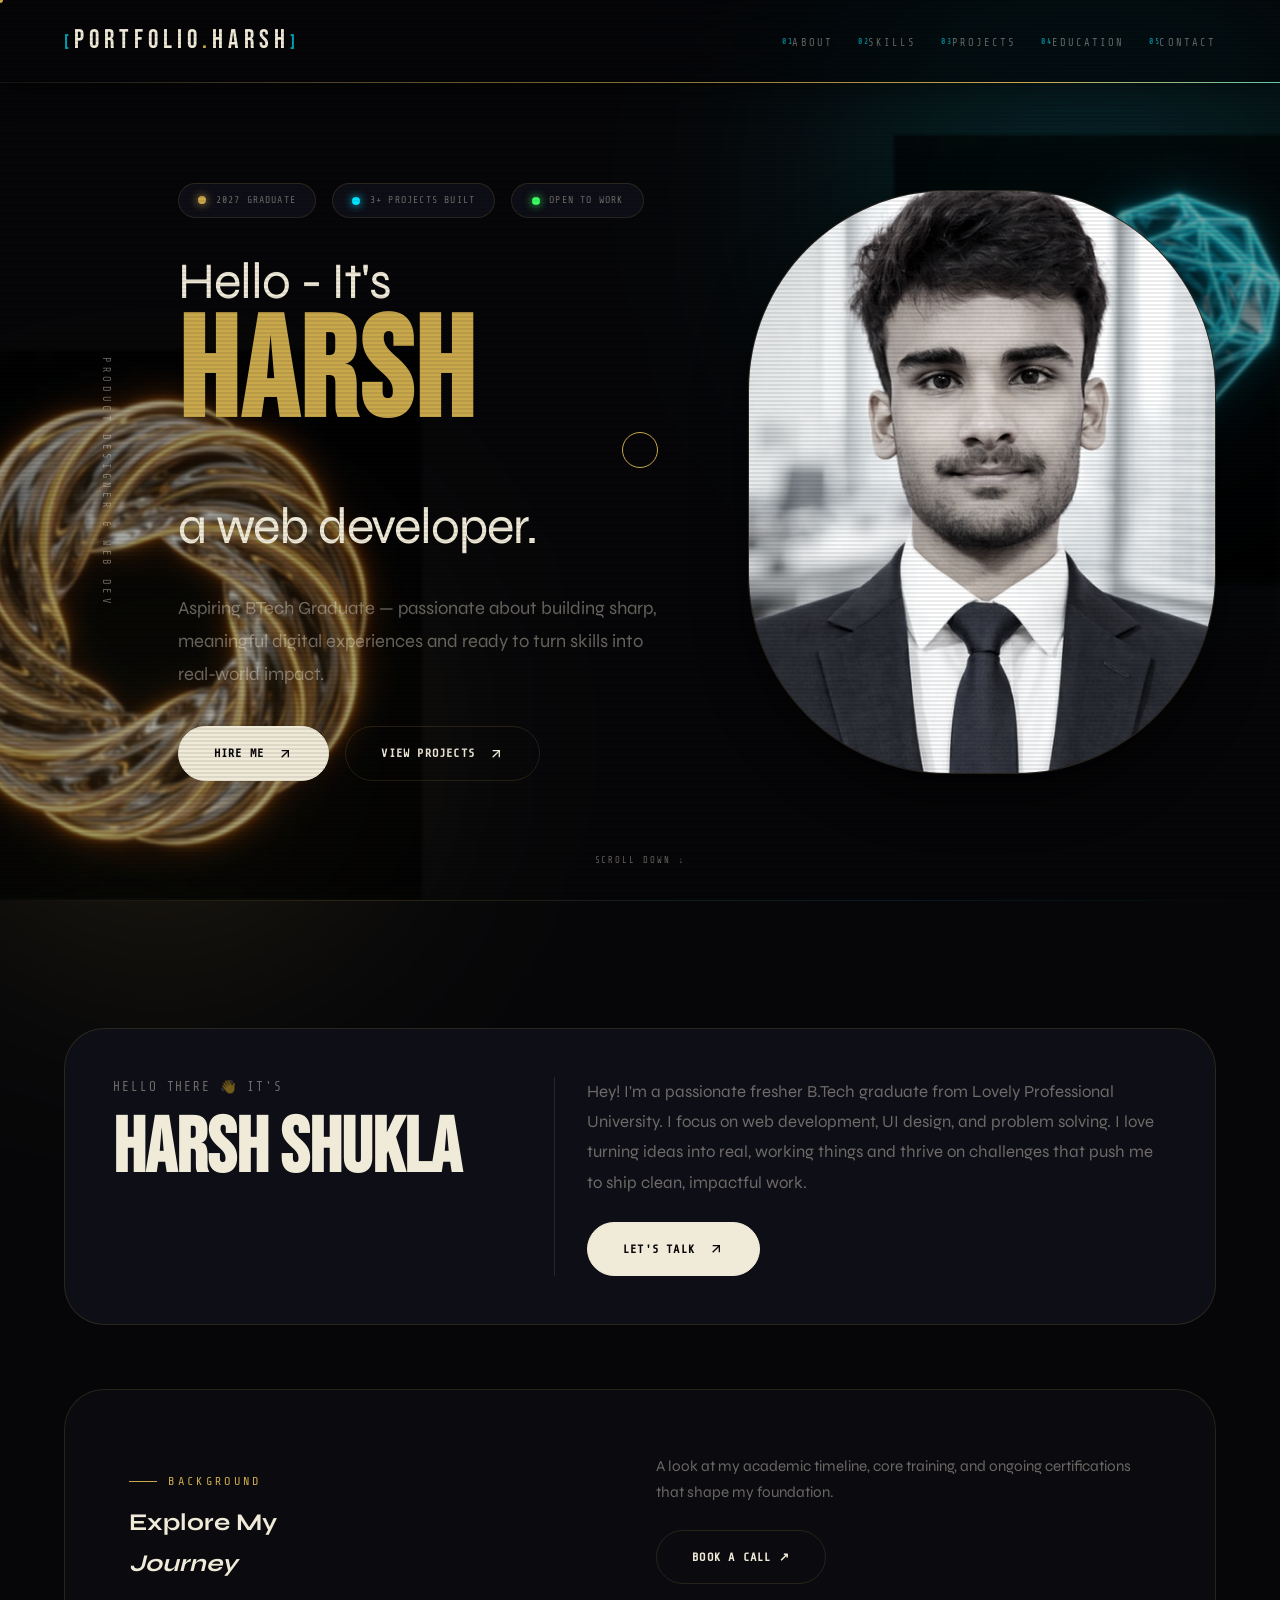
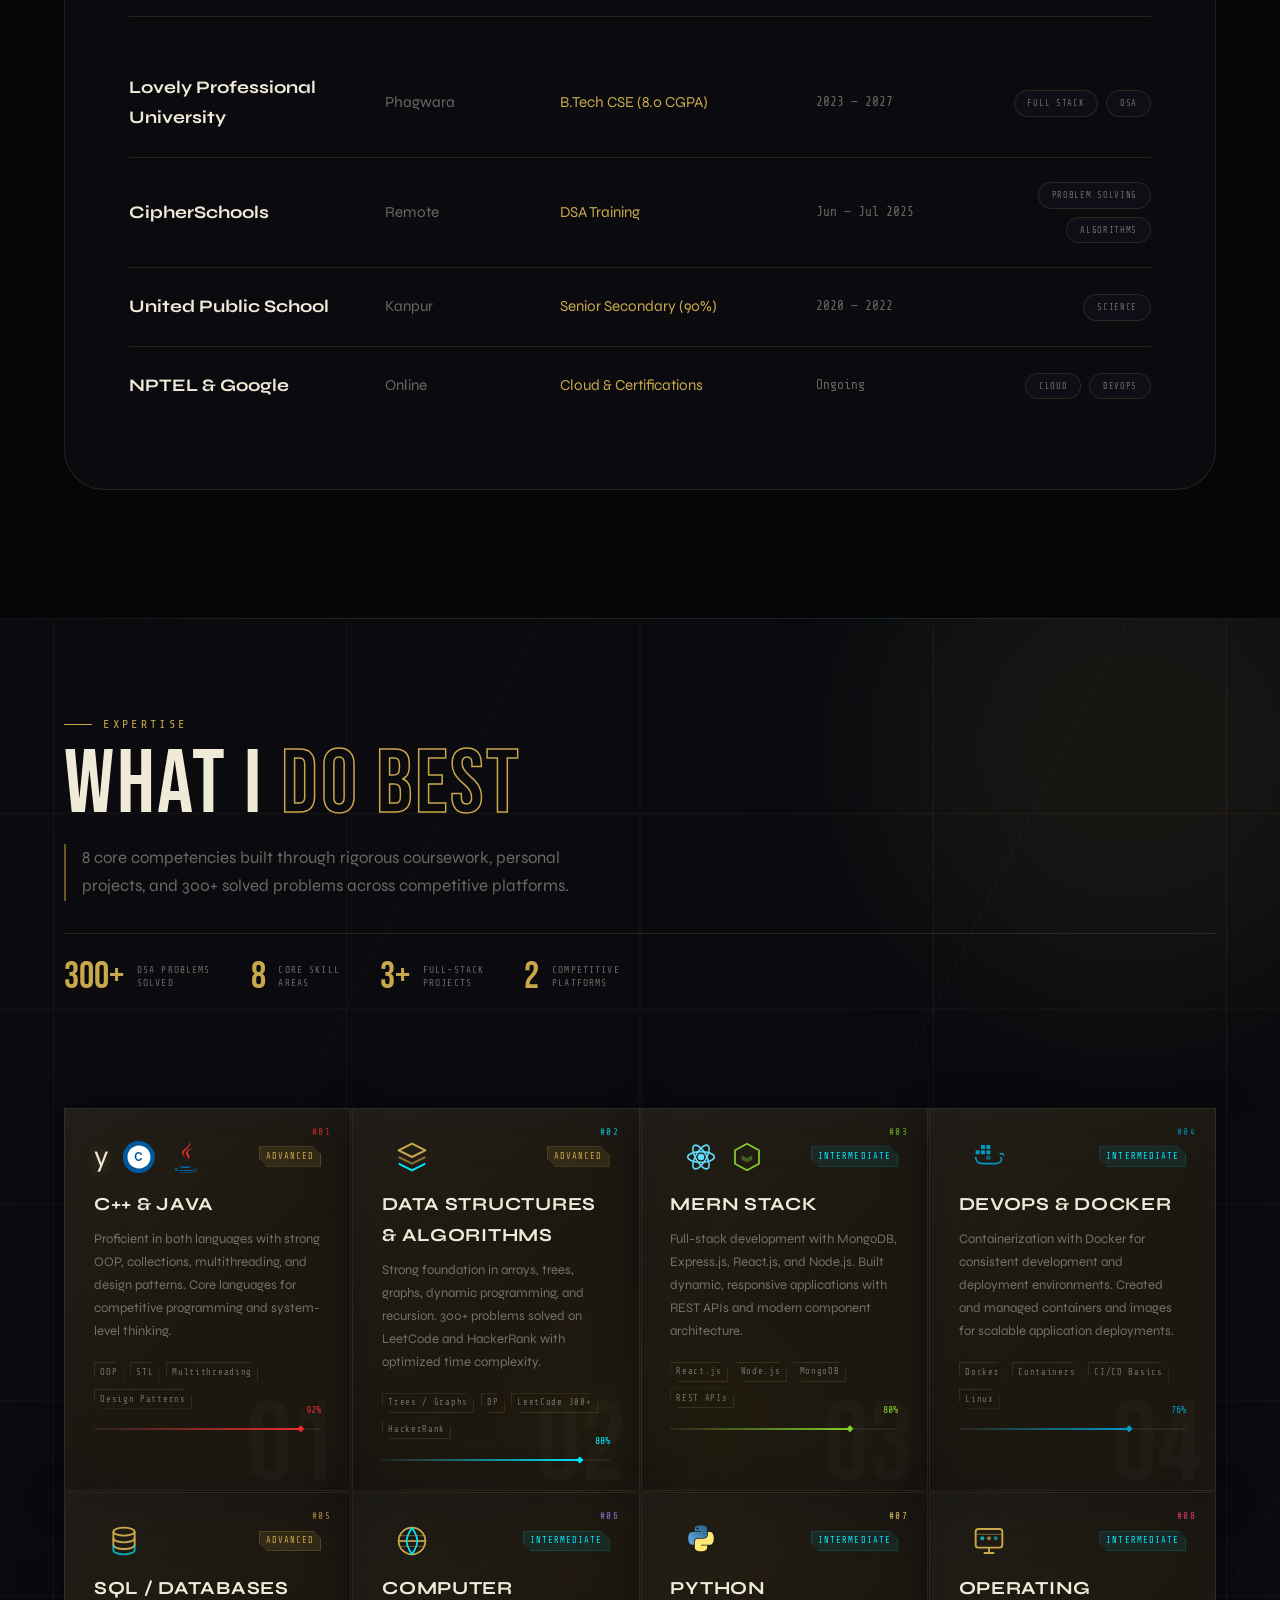
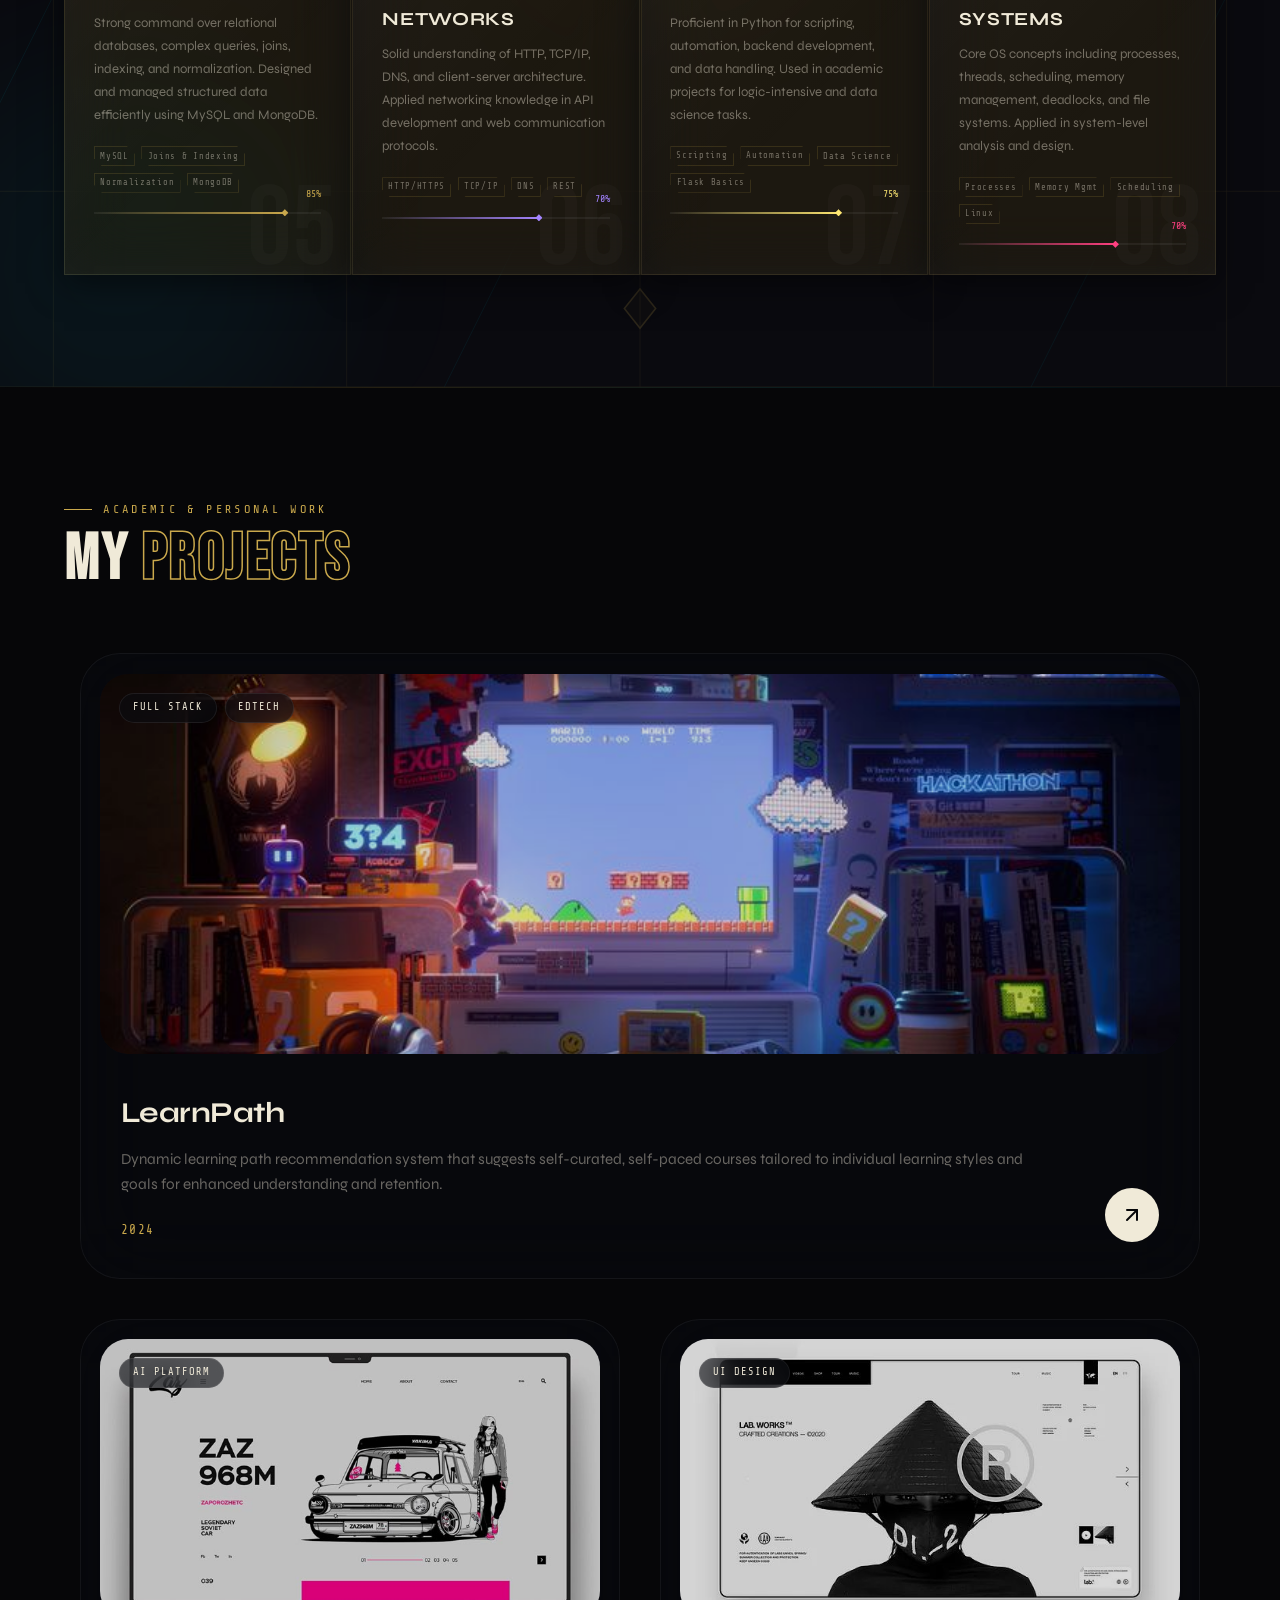
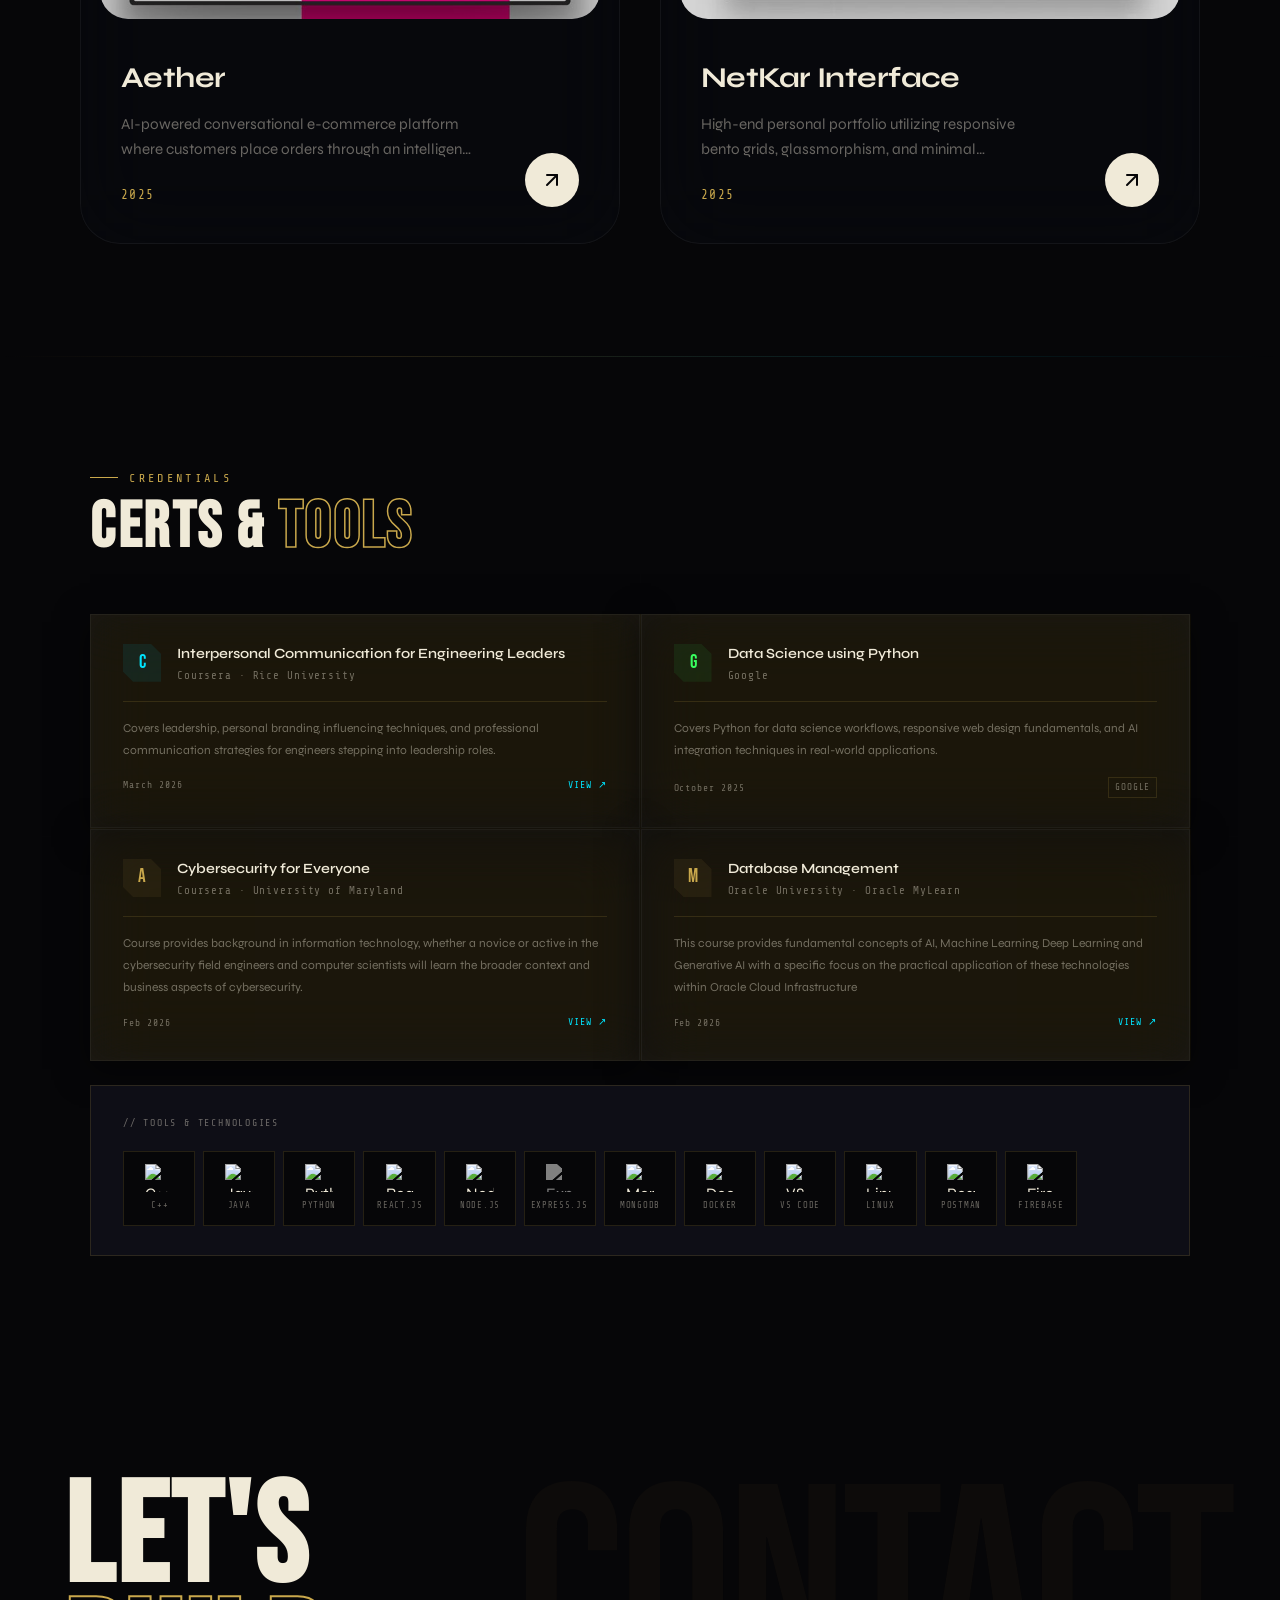
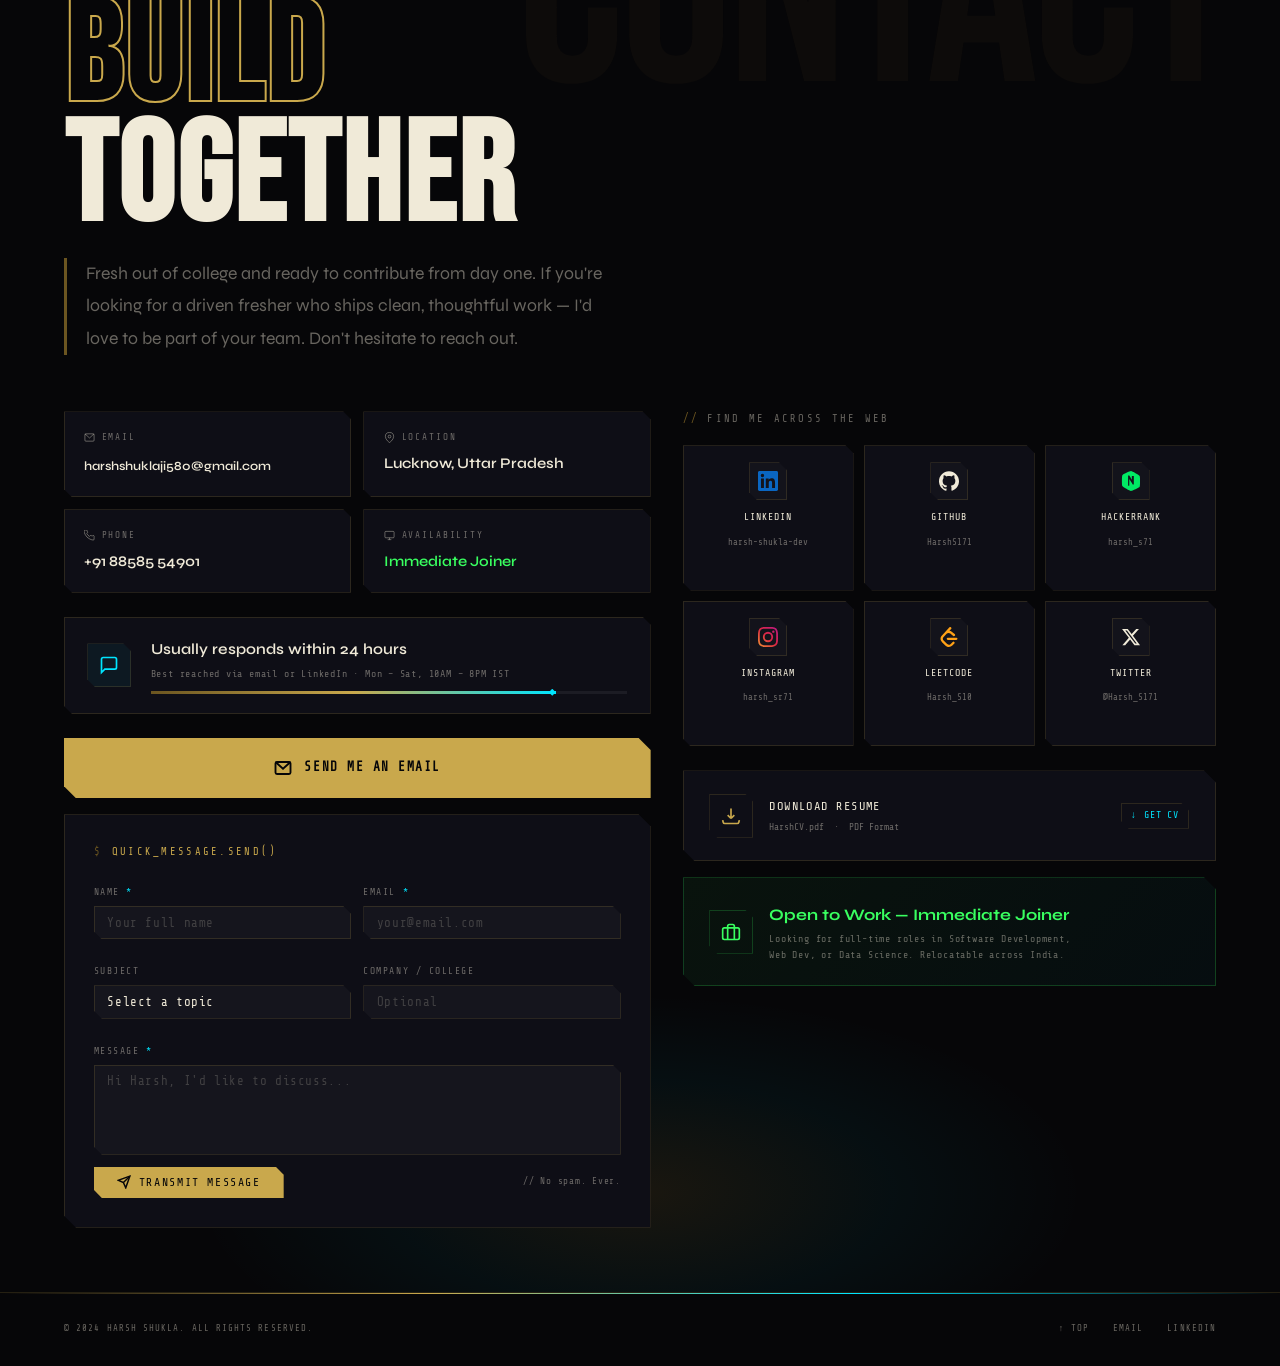
==== commit 733a4909: "new commit" ====
--- a/index.html
+++ b/index.html
@@ -360,6 +360,7 @@
         <span class="sk-num">#03</span>
         <div class="sk-icon-wrap">
           <span class="sk-emoji"></span>
+          
           <!-- React icon -->
           <svg class="sk-svg-icon" viewBox="0 0 24 24" fill="none" xmlns="http://www.w3.org/2000/svg">
             <circle cx="12" cy="12" r="2.5" fill="#61DAFB" />
